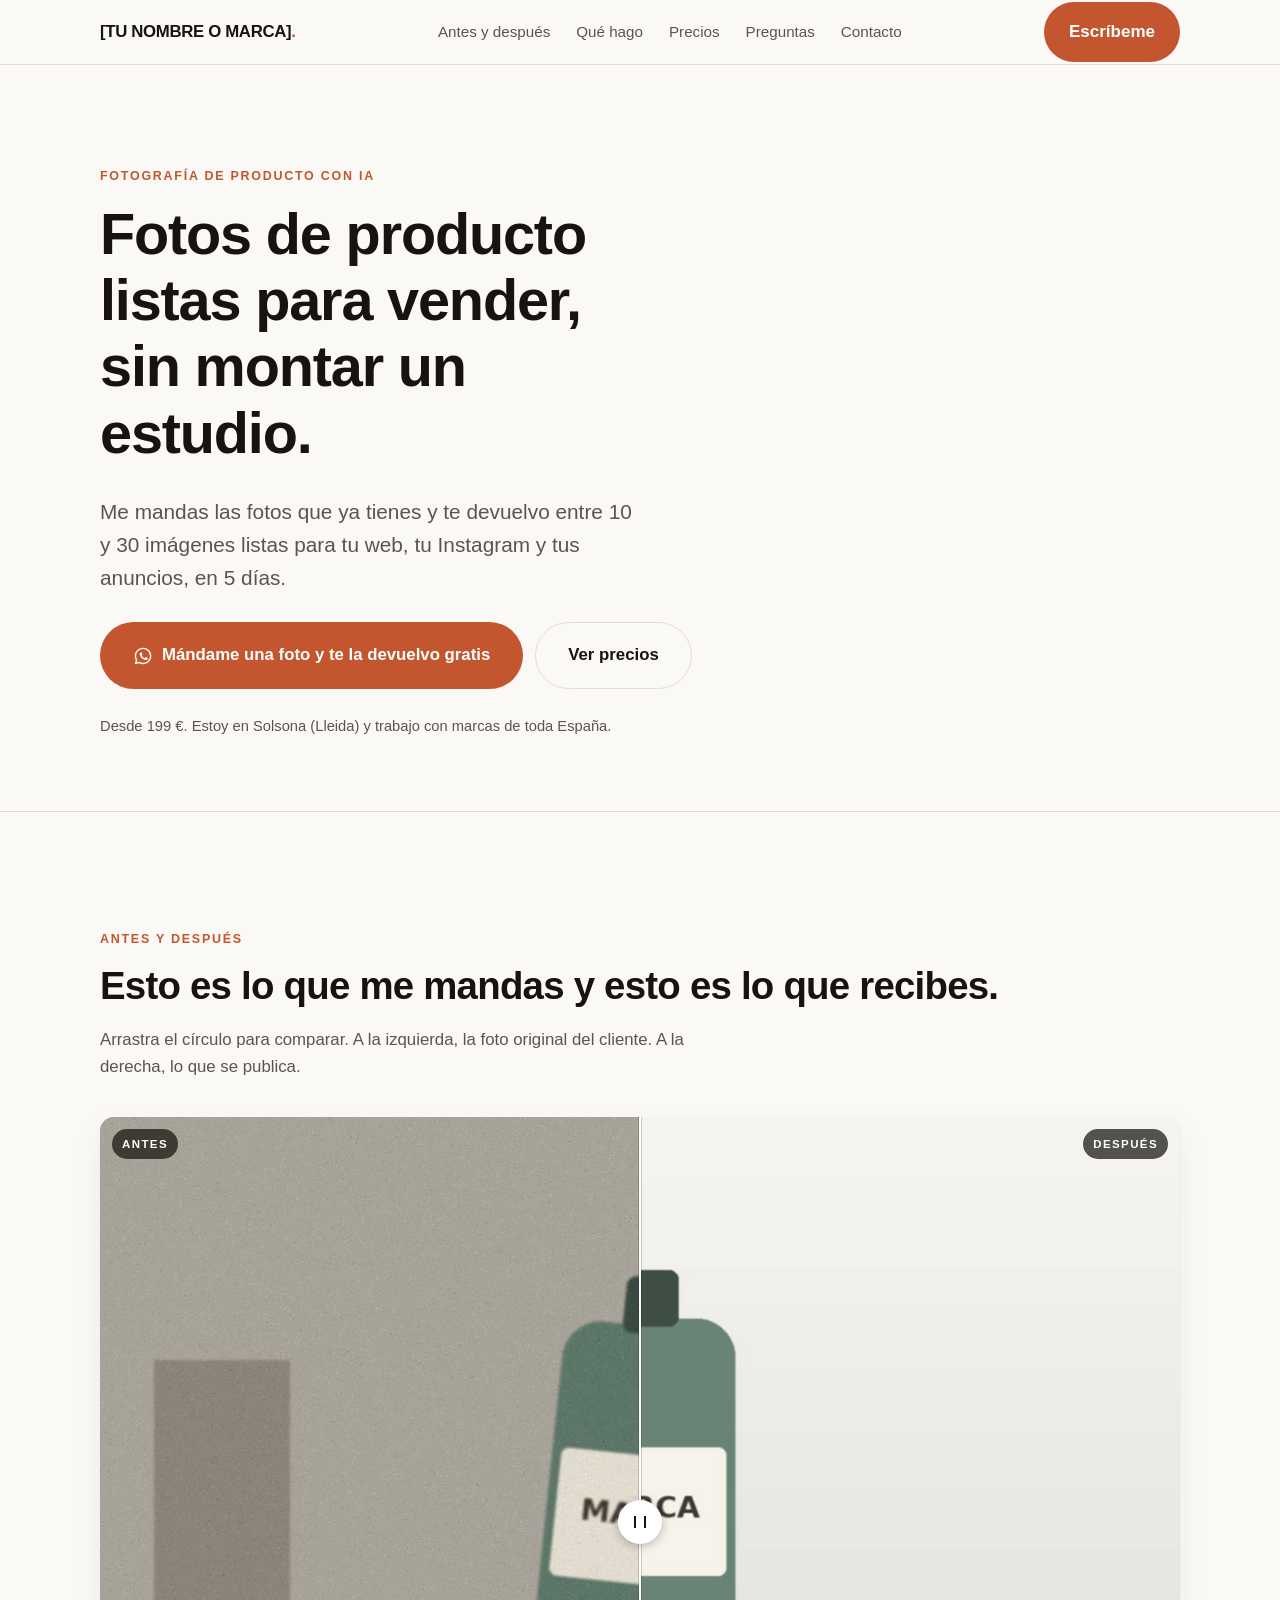
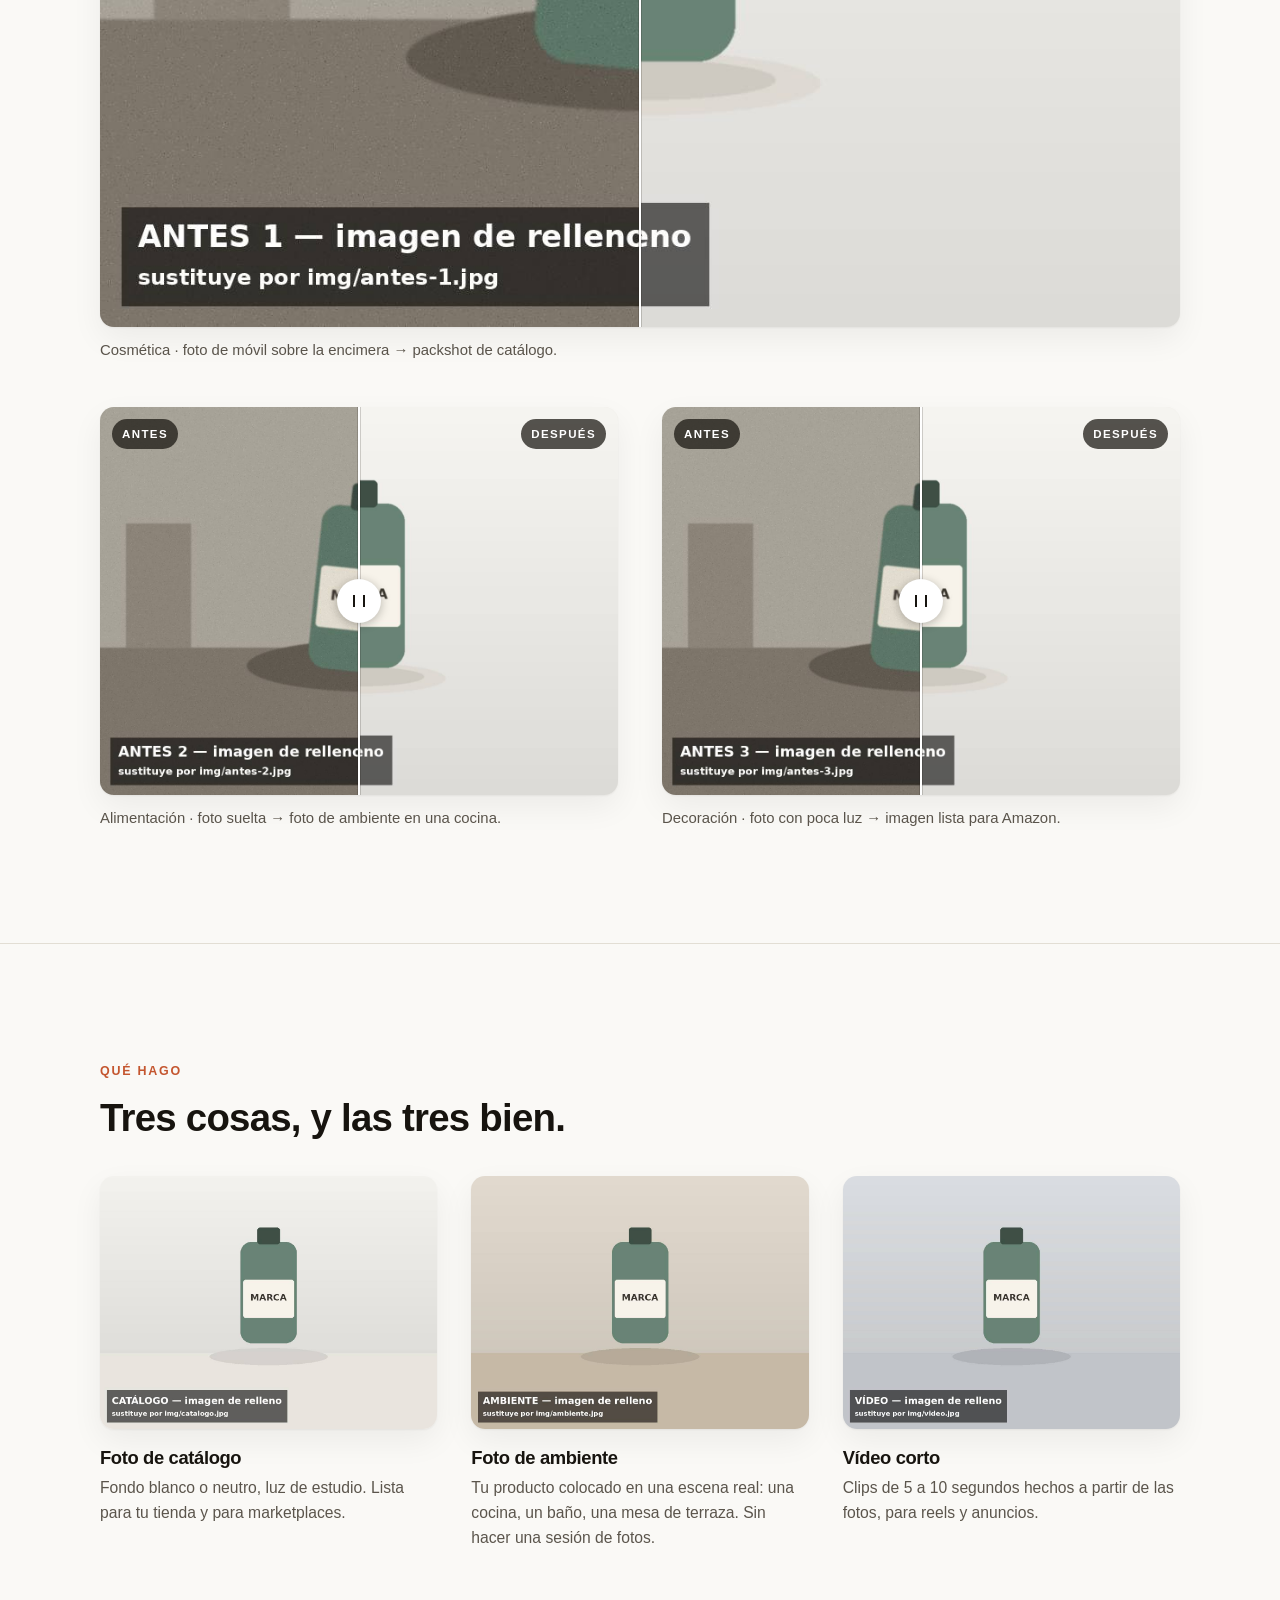
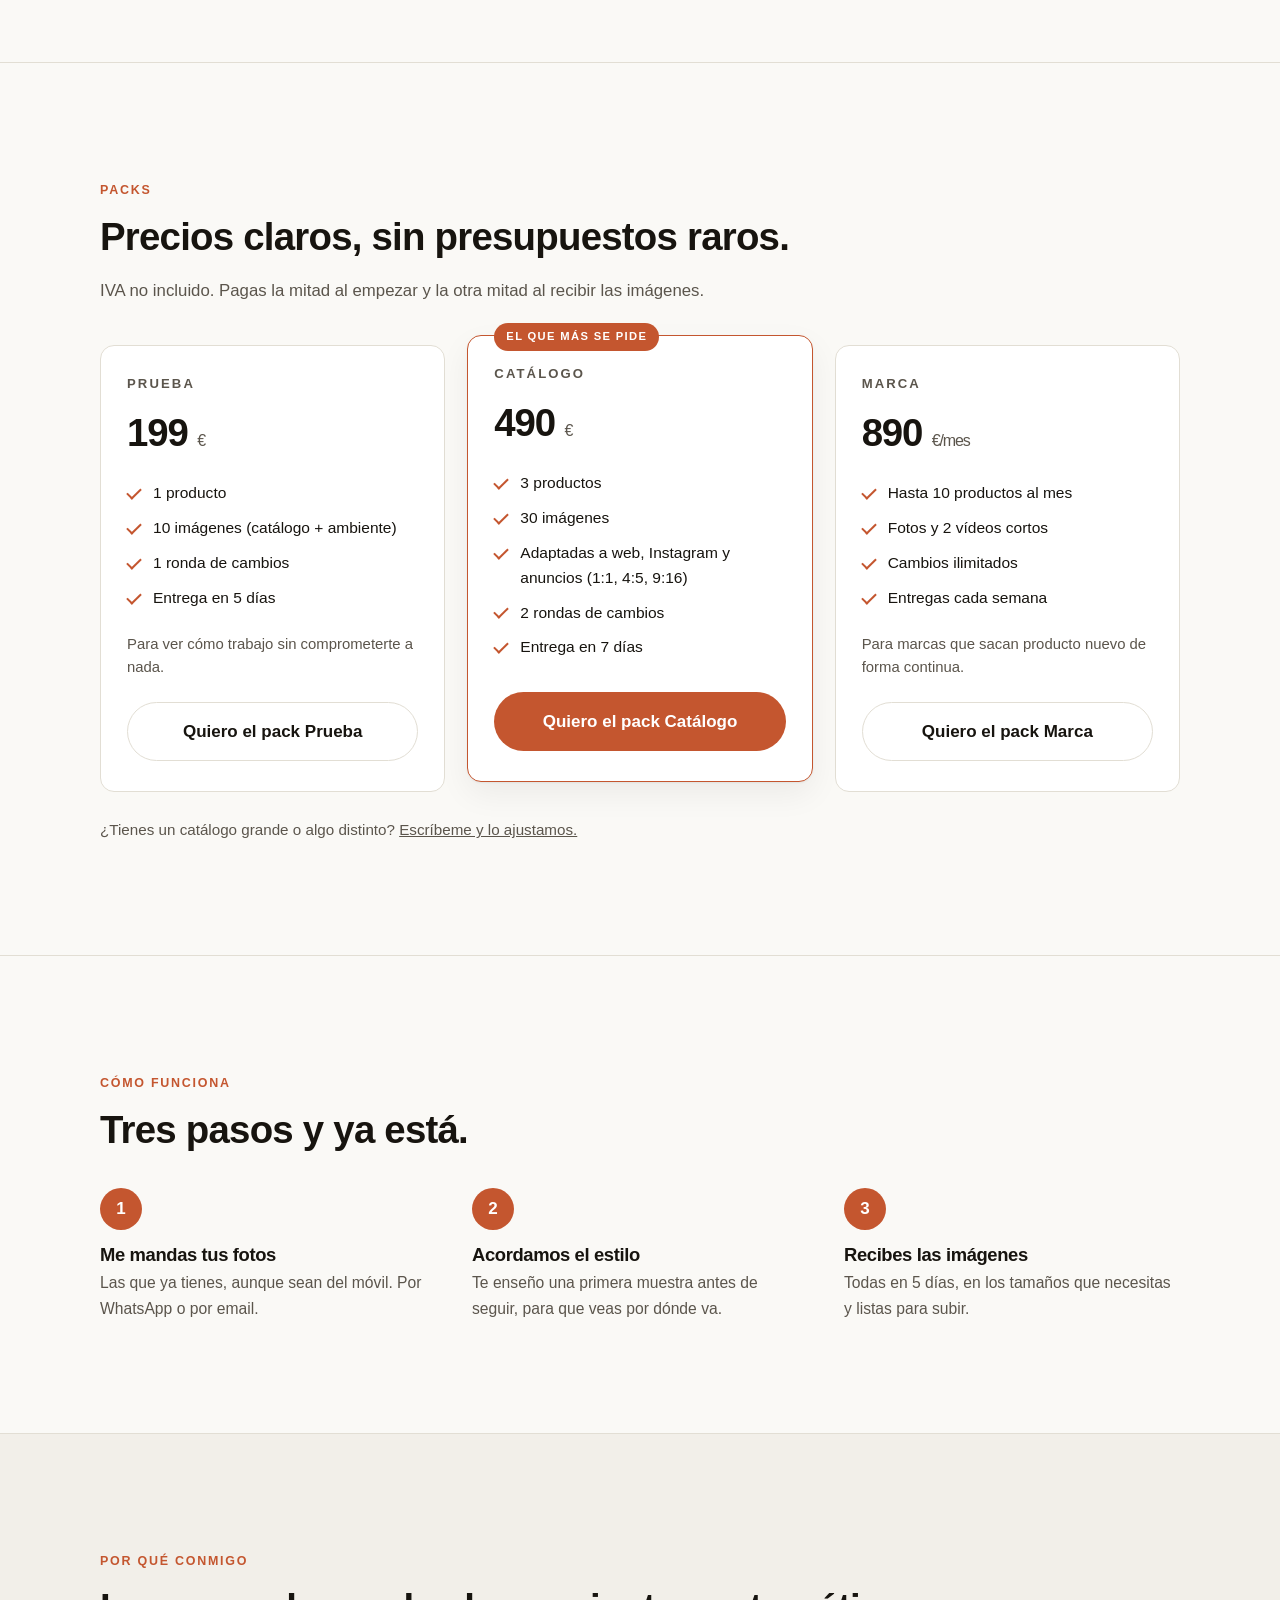
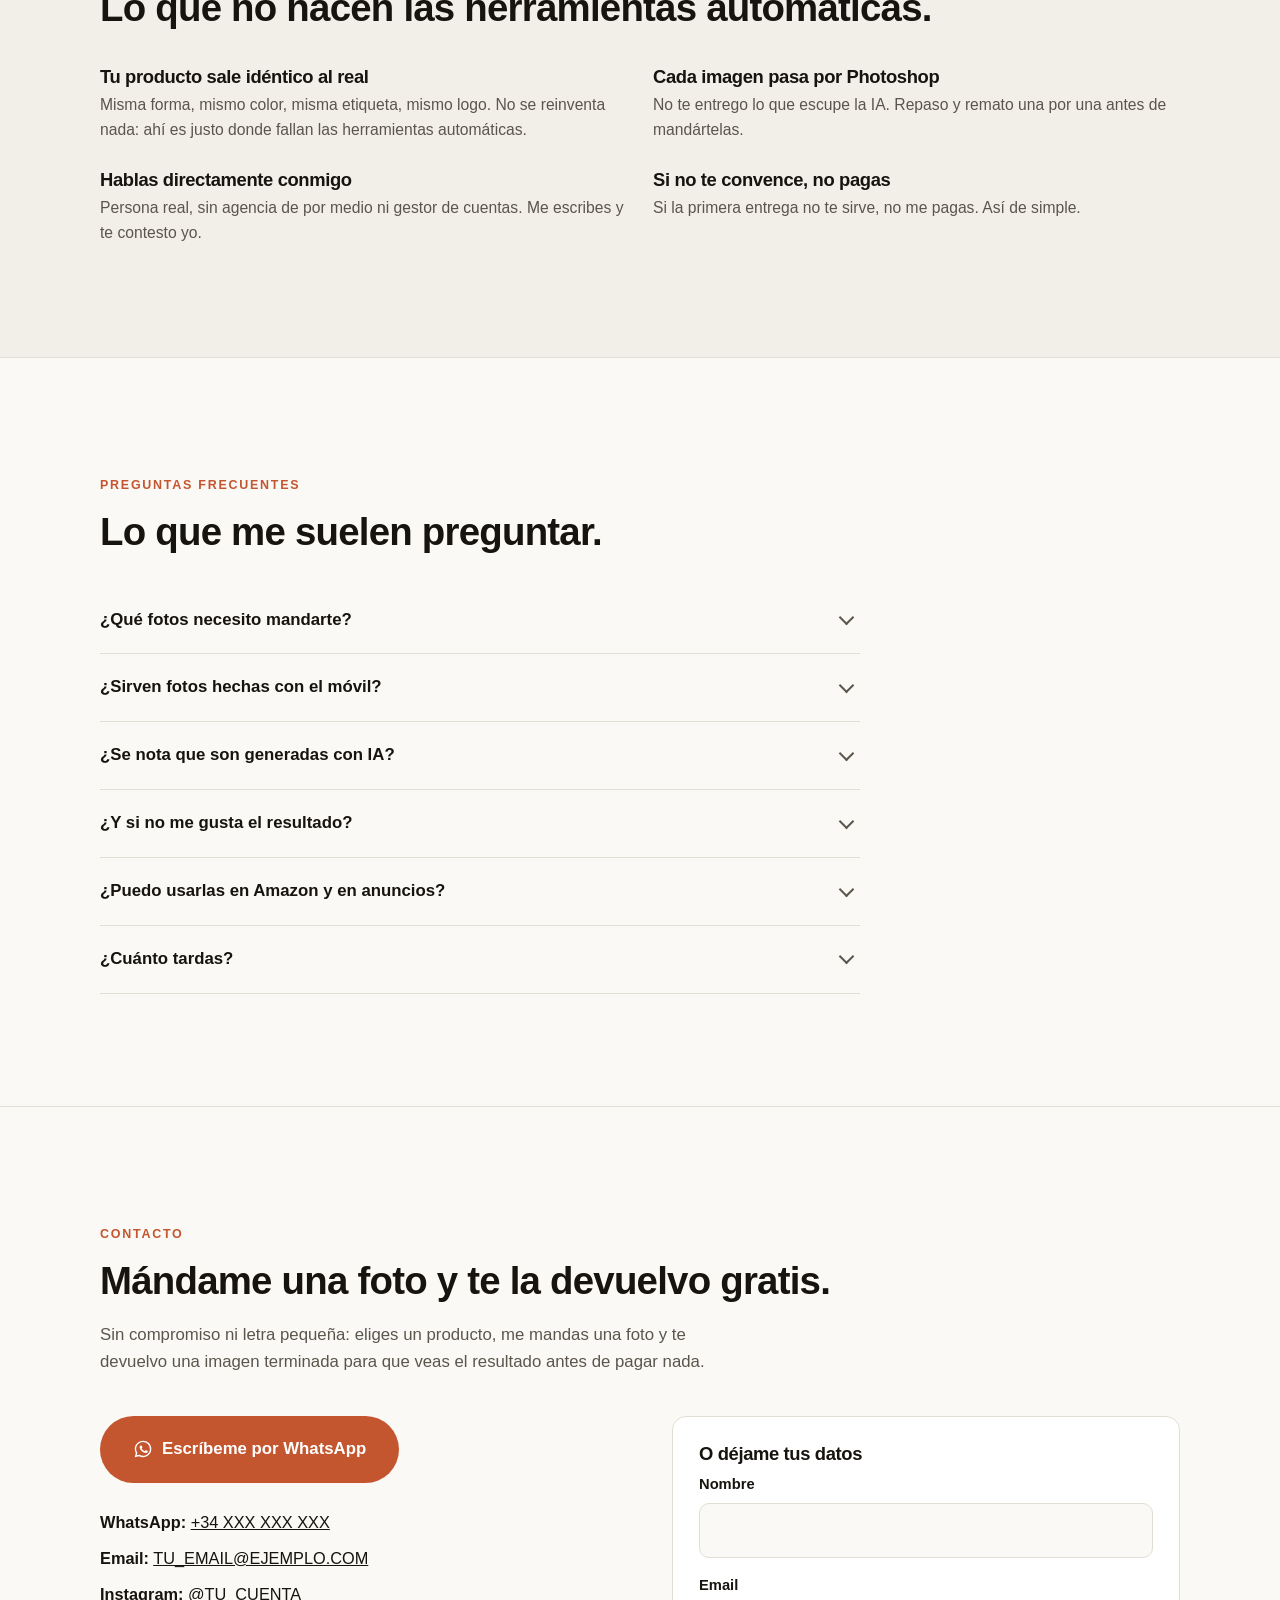
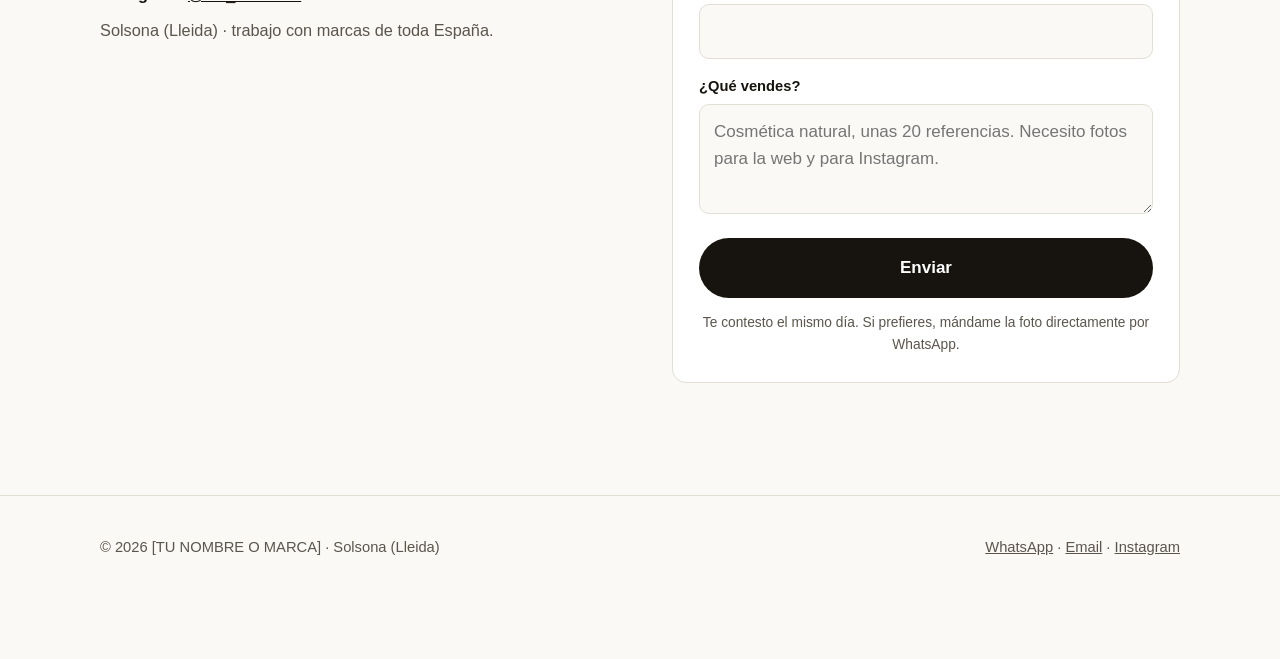
==== index.html @ a89948d6 "Añadir la web del servicio: index.html autocontenido para GitHub Pages Página única en español para " ====
<!doctype html>
<html lang="es">
<head>
<meta charset="utf-8">
<meta name="viewport" content="width=device-width, initial-scale=1">

<!-- ============================================================
     CAMBIAR AQUÍ (lo mínimo para tener la web en marcha):
       1. [TU NOMBRE O MARCA]  -> tu nombre o el de tu marca
       2. 34XXXXXXXXX          -> tu WhatsApp con prefijo y sin espacios (ej. 34612345678)
       3. +34 XXX XXX XXX      -> el mismo número, tal como quieres que se lea
       4. TU_EMAIL@EJEMPLO.COM -> tu email
       5. TU_CUENTA            -> tu usuario de Instagram (o borra el enlace, está marcado)
       6. TU_ID_FORMSPREE      -> el id del formulario de Formspree
       7. https://TU-USUARIO.github.io/TU-REPO/ -> la URL real de la web (canonical y Open Graph)
     Búscalo y reemplázalo con "buscar y reemplazar" del editor: aparece varias veces.
     ============================================================ -->

<title>Fotos de producto con IA para ecommerce | [TU NOMBRE O MARCA]</title>
<meta name="description" content="Fotografía de producto para ecommerce sin montar un estudio. Me mandas las fotos que ya tienes y te devuelvo de 10 a 30 imágenes de catálogo y de ambiente, generadas con IA y rematadas en Photoshop. Desde 199 €.">
<meta name="author" content="[TU NOMBRE O MARCA]">
<meta name="theme-color" content="#faf9f6">
<link rel="canonical" href="https://TU-USUARIO.github.io/TU-REPO/">

<!-- Open Graph: así se ve la tarjeta al pasar el enlace por WhatsApp -->
<meta property="og:type" content="website">
<meta property="og:locale" content="es_ES">
<meta property="og:site_name" content="[TU NOMBRE O MARCA]">
<meta property="og:title" content="Fotos de producto listas para vender, sin montar un estudio">
<meta property="og:description" content="Me mandas las fotos que ya tienes y te devuelvo de 10 a 30 imágenes para tu web, tu Instagram y tus anuncios. En 5 días. Desde 199 €.">
<meta property="og:url" content="https://TU-USUARIO.github.io/TU-REPO/">
<!-- CAMBIAR: img/og.jpg (1200x630). La URL tiene que ser absoluta o WhatsApp no la lee. -->
<meta property="og:image" content="https://TU-USUARIO.github.io/TU-REPO/img/og.jpg">
<meta property="og:image:width" content="1200">
<meta property="og:image:height" content="630">
<meta property="og:image:alt" content="Fotos de producto listas para vender">
<meta name="twitter:card" content="summary_large_image">

<!-- Icono: es un SVG en línea, no pide ningún archivo extra. CAMBIAR la letra si quieres. -->
<link rel="icon" href="data:image/svg+xml,<svg xmlns='http://www.w3.org/2000/svg' viewBox='0 0 64 64'><rect width='64' height='64' rx='14' fill='%23c4562f'/><text x='32' y='45' font-size='36' font-family='sans-serif' fill='%23fff' text-anchor='middle'>F</text></svg>">

<style>
/* ============================================================
   DISEÑO. Todo el color y el ritmo salen de estas variables:
   cambia --acento y cambia la web entera.
   ============================================================ */
:root{
  --fondo:#faf9f6;
  --fondo-2:#f2efe9;
  --tinta:#17140f;
  --tinta-suave:#5b554c;
  --linea:#e2ded4;
  --acento:#c4562f;          /* CAMBIAR: color de acento (botones, detalles) */
  --acento-oscuro:#a9461f;
  --blanco:#fff;
  --radio:14px;
  --ancho:1120px;
  --sombra:0 1px 2px rgba(23,20,15,.05), 0 12px 32px rgba(23,20,15,.06);
  --fuente:-apple-system, BlinkMacSystemFont, "Segoe UI", Roboto, "Helvetica Neue", Arial, "Noto Sans", sans-serif;
}
*,*::before,*::after{box-sizing:border-box}
html{scroll-behavior:smooth;scroll-padding-top:84px;-webkit-text-size-adjust:100%}
body{
  margin:0;background:var(--fondo);color:var(--tinta);font-family:var(--fuente);
  font-size:17px;line-height:1.6;-webkit-font-smoothing:antialiased;
}
img{max-width:100%;height:auto;display:block}
a{color:inherit}
h1,h2,h3{line-height:1.15;letter-spacing:-.02em;margin:0 0 .5em;font-weight:700}
h1{font-size:clamp(2.1rem,6vw,3.6rem)}
h2{font-size:clamp(1.6rem,4vw,2.4rem)}
h3{font-size:1.15rem}
p{margin:0 0 1em}
:focus-visible{outline:3px solid var(--acento);outline-offset:3px;border-radius:6px}

.contenedor{width:100%;max-width:var(--ancho);margin:0 auto;padding:0 20px}
section{padding:clamp(56px,9vw,112px) 0;border-top:1px solid var(--linea)}
section:first-of-type{border-top:0}
.centro{text-align:center}
.intro{max-width:620px;color:var(--tinta-suave);font-size:1.05rem}
.centro .intro{margin-left:auto;margin-right:auto}
.etiqueta{
  display:inline-block;font-size:.78rem;font-weight:700;letter-spacing:.14em;
  text-transform:uppercase;color:var(--acento);margin:0 0 14px
}
.salta{position:absolute;left:-9999px}
.salta:focus{left:12px;top:12px;z-index:100;background:var(--tinta);color:#fff;padding:10px 16px;border-radius:8px}

/* ---- Botones ---- */
.btn{
  display:inline-flex;align-items:center;justify-content:center;gap:9px;
  padding:15px 24px;border-radius:999px;border:1.5px solid transparent;
  font:inherit;font-weight:600;text-decoration:none;cursor:pointer;
  transition:transform .12s ease, background-color .15s ease, border-color .15s ease;
}
.btn:hover{transform:translateY(-1px)}
.btn-1{background:var(--acento);color:#fff}
.btn-1:hover{background:var(--acento-oscuro)}
.btn-2{background:transparent;color:var(--tinta);border-color:var(--linea)}
.btn-2:hover{border-color:var(--tinta)}
.btn-3{background:var(--tinta);color:#fff}
.btn-grande{padding:19px 32px;font-size:1.05rem}
.btn svg{width:20px;height:20px;flex:none;fill:currentColor}

/* ---- Cabecera ---- */
header{
  position:sticky;top:0;z-index:40;background:rgba(250,249,246,.9);
  backdrop-filter:saturate(180%) blur(12px);border-bottom:1px solid var(--linea)
}
.barra{display:flex;align-items:center;justify-content:space-between;gap:18px;height:64px}
.marca{font-weight:700;letter-spacing:-.02em;text-decoration:none;font-size:1.05rem}
.marca span{color:var(--acento)}
nav ul{display:flex;gap:26px;list-style:none;margin:0;padding:0}
nav a{text-decoration:none;color:var(--tinta-suave);font-size:.95rem}
nav a:hover{color:var(--tinta)}
.nav-links,.header-cta{display:none}
@media(min-width:900px){.nav-links{display:block}.header-cta{display:inline-flex}}

/* ---- Hero ---- */
.hero{padding:clamp(48px,8vw,96px) 0 clamp(40px,6vw,72px)}
.hero h1{max-width:16ch}
.hero .sub{font-size:clamp(1.05rem,2.3vw,1.3rem);color:var(--tinta-suave);max-width:46ch;margin-bottom:28px}
.hero-botones{display:flex;flex-wrap:wrap;gap:12px}
.hero-pie{margin:26px 0 0;font-size:.92rem;color:var(--tinta-suave)}

/* ---- Antes / después ---- */
.comparadores{display:grid;gap:clamp(28px,4vw,44px)}
.pieza figcaption{margin-top:12px;font-size:.93rem;color:var(--tinta-suave)}
@media(min-width:860px){
  .pareja{display:grid;grid-template-columns:1fr 1fr;gap:clamp(28px,4vw,44px)}
}
.ba{
  --pos:50;position:relative;overflow:hidden;border-radius:var(--radio);
  background:var(--fondo-2);box-shadow:var(--sombra);
  touch-action:pan-y;user-select:none;-webkit-user-select:none;cursor:ew-resize;
}
.ba img{width:100%;display:block;pointer-events:none;-webkit-user-drag:none}
.ba .antes{position:absolute;inset:0;width:100%;height:100%;object-fit:cover;clip-path:inset(0 calc(100% - var(--pos)*1%) 0 0)}
.ba-tag{
  position:absolute;top:12px;z-index:2;background:rgba(23,20,15,.72);color:#fff;
  font-size:.72rem;font-weight:700;letter-spacing:.12em;text-transform:uppercase;
  padding:6px 10px;border-radius:999px;pointer-events:none
}
.ba-tag.izq{left:12px}
.ba-tag.der{right:12px}
.ba-mango{
  position:absolute;top:0;bottom:0;left:calc(var(--pos)*1%);width:44px;transform:translateX(-50%);
  background:none;border:0;padding:0;cursor:ew-resize;z-index:3;touch-action:pan-y
}
.ba-mango::before{content:"";position:absolute;left:50%;top:0;bottom:0;width:2px;margin-left:-1px;background:#fff;box-shadow:0 0 0 1px rgba(23,20,15,.18)}
.ba-mango::after{
  content:"";position:absolute;left:50%;top:50%;width:44px;height:44px;margin:-22px 0 0 -22px;
  border-radius:50%;background:#fff;box-shadow:0 2px 10px rgba(23,20,15,.28);
  background-image:
    linear-gradient(currentColor,currentColor),
    linear-gradient(currentColor,currentColor);
  background-size:2px 12px,2px 12px;background-position:calc(50% - 5px) 50%,calc(50% + 5px) 50%;
  background-repeat:no-repeat;color:var(--tinta)
}

/* ---- Tarjetas (qué hago) ---- */
.rejilla-3{display:grid;gap:clamp(22px,3vw,34px)}
@media(min-width:820px){.rejilla-3{grid-template-columns:repeat(3,1fr)}}
.servicio img{border-radius:var(--radio);box-shadow:var(--sombra);margin-bottom:18px}
.servicio h3{margin-bottom:.35em}
.servicio p{color:var(--tinta-suave);margin:0;font-size:.98rem}

/* ---- Packs ---- */
.packs{display:grid;gap:22px;align-items:start}
@media(min-width:900px){.packs{grid-template-columns:repeat(3,1fr)}}
.pack{
  background:var(--blanco);border:1px solid var(--linea);border-radius:var(--radio);
  padding:30px 26px;display:flex;flex-direction:column;height:100%
}
.pack.destacado{border-color:var(--acento);box-shadow:var(--sombra);position:relative}
@media(min-width:900px){.pack.destacado{transform:translateY(-10px)}}
.pack .cinta{
  position:absolute;top:-13px;left:26px;background:var(--acento);color:#fff;
  font-size:.7rem;font-weight:700;letter-spacing:.12em;text-transform:uppercase;
  padding:5px 12px;border-radius:999px
}
.pack h3{font-size:.82rem;letter-spacing:.16em;text-transform:uppercase;color:var(--tinta-suave)}
.precio{font-size:2.4rem;font-weight:700;letter-spacing:-.03em;margin:4px 0 18px}
.precio small{font-size:1rem;font-weight:500;color:var(--tinta-suave)}
.pack ul{list-style:none;margin:0 0 22px;padding:0;display:grid;gap:10px}
.pack li{position:relative;padding-left:26px;font-size:.97rem}
.pack li::before{
  content:"";position:absolute;left:0;top:.45em;width:14px;height:8px;
  border-left:2px solid var(--acento);border-bottom:2px solid var(--acento);
  transform:rotate(-45deg)
}
.pack .nota{font-size:.93rem;color:var(--tinta-suave);margin:0 0 22px}
.pack .btn{margin-top:auto;width:100%}
.packs-pie{margin:26px 0 0;font-size:.95rem;color:var(--tinta-suave)}

/* ---- Pasos ---- */
.pasos{counter-reset:paso;display:grid;gap:clamp(24px,3vw,36px);list-style:none;margin:0;padding:0}
@media(min-width:820px){.pasos{grid-template-columns:repeat(3,1fr)}}
.pasos li{counter-increment:paso}
.pasos li::before{
  content:counter(paso);display:flex;align-items:center;justify-content:center;
  width:42px;height:42px;border-radius:50%;background:var(--acento);color:#fff;
  font-weight:700;margin-bottom:14px
}
.pasos h3{margin-bottom:.3em}
.pasos p{color:var(--tinta-suave);margin:0;font-size:.98rem}

/* ---- Por qué conmigo ---- */
.porque{background:var(--fondo-2)}
.razones{display:grid;gap:26px;list-style:none;margin:0;padding:0}
@media(min-width:760px){.razones{grid-template-columns:1fr 1fr}}
.razones h3{margin-bottom:.3em}
.razones p{color:var(--tinta-suave);margin:0;font-size:.98rem}

/* ---- FAQ ---- */
.faq{max-width:760px}
.faq details{border-bottom:1px solid var(--linea)}
.faq summary{
  cursor:pointer;list-style:none;padding:20px 40px 20px 0;position:relative;
  font-weight:600;font-size:1.05rem
}
.faq summary::-webkit-details-marker{display:none}
.faq summary::after{
  content:"";position:absolute;right:8px;top:50%;width:11px;height:11px;margin-top:-8px;
  border-right:2px solid var(--tinta-suave);border-bottom:2px solid var(--tinta-suave);
  transform:rotate(45deg);transition:transform .2s ease
}
.faq details[open] summary::after{transform:rotate(-135deg);margin-top:-3px}
.faq p{color:var(--tinta-suave);margin:0 0 20px;max-width:65ch}

/* ---- Contacto ---- */
.contacto-cols{display:grid;gap:clamp(32px,5vw,64px)}
@media(min-width:880px){.contacto-cols{grid-template-columns:1fr 1fr;align-items:start}}
.dato{margin:0 0 10px;font-size:1.02rem}
.dato a{color:var(--tinta)}
form{background:var(--blanco);border:1px solid var(--linea);border-radius:var(--radio);padding:26px}
label{display:block;font-weight:600;font-size:.92rem;margin:0 0 6px}
input,textarea{
  width:100%;font:inherit;color:inherit;background:var(--fondo);
  border:1px solid var(--linea);border-radius:10px;padding:13px 14px;margin-bottom:16px
}
textarea{min-height:110px;resize:vertical}
input:focus,textarea:focus{border-color:var(--acento);outline:none}
form .btn{width:100%}
.form-nota{font-size:.86rem;color:var(--tinta-suave);margin:14px 0 0;text-align:center}

/* ---- Pie ---- */
footer{border-top:1px solid var(--linea);padding:40px 0 100px;font-size:.92rem;color:var(--tinta-suave)}
footer a{color:var(--tinta-suave)}
.pie{display:flex;flex-wrap:wrap;gap:10px 24px;justify-content:space-between}

/* ---- Botón flotante de WhatsApp (sólo móvil) ---- */
.flotante{
  position:fixed;right:16px;bottom:16px;z-index:50;width:58px;height:58px;border-radius:50%;
  background:#25d366;color:#fff;display:flex;align-items:center;justify-content:center;
  box-shadow:0 6px 20px rgba(23,20,15,.28);text-decoration:none
}
.flotante svg{width:30px;height:30px;fill:currentColor}
@media(min-width:900px){.flotante{display:none}}

@media(prefers-reduced-motion:reduce){
  html{scroll-behavior:auto}
  *{transition:none!important;animation:none!important}
}
</style>
</head>

<body>
<a class="salta" href="#contenido">Saltar al contenido</a>

<header>
  <div class="contenedor barra">
    <!-- CAMBIAR: nombre o marca -->
    <a class="marca" href="#inicio">[TU NOMBRE O MARCA]<span>.</span></a>
    <nav class="nav-links" aria-label="Principal">
      <ul>
        <li><a href="#antes-despues">Antes y después</a></li>
        <li><a href="#que-hago">Qué hago</a></li>
        <li><a href="#packs">Precios</a></li>
        <li><a href="#faq">Preguntas</a></li>
        <li><a href="#contacto">Contacto</a></li>
      </ul>
    </nav>
    <!-- CAMBIAR: número de WhatsApp (aquí y en todos los enlaces wa.me de la página) -->
    <a class="btn btn-1 header-cta" href="https://wa.me/34XXXXXXXXX?text=Hola%2C%20quiero%20la%20muestra%20gratis%20de%20una%20foto%20de%20producto.">Escríbeme</a>
  </div>
</header>

<main id="contenido">

<!-- ============ 1. HERO ============ -->
<section id="inicio" class="hero">
  <div class="contenedor">
    <p class="etiqueta">Fotografía de producto con IA</p>
    <h1>Fotos de producto listas para vender, sin montar un estudio.</h1>
    <p class="sub">Me mandas las fotos que ya tienes y te devuelvo entre 10 y 30 imágenes listas para tu web, tu Instagram y tus anuncios, en 5 días.</p>
    <div class="hero-botones">
      <a class="btn btn-1 btn-grande" href="https://wa.me/34XXXXXXXXX?text=Hola%2C%20te%20mando%20una%20foto%20de%20mi%20producto%20para%20la%20muestra%20gratis.">
        <svg viewBox="0 0 24 24" aria-hidden="true"><path d="M12.04 2C6.58 2 2.13 6.45 2.13 11.91c0 1.75.46 3.46 1.32 4.97L2 22l5.25-1.38a9.9 9.9 0 0 0 4.79 1.22h.01c5.46 0 9.91-4.45 9.91-9.91 0-2.65-1.03-5.14-2.9-7.01A9.85 9.85 0 0 0 12.04 2m0 1.67c2.2 0 4.27.86 5.83 2.42a8.2 8.2 0 0 1 2.41 5.82c0 4.54-3.7 8.24-8.25 8.24-1.48 0-2.93-.4-4.19-1.15l-.3-.18-3.12.82.83-3.04-.2-.31a8.2 8.2 0 0 1-1.26-4.38c0-4.54 3.7-8.24 8.25-8.24m-2.6 3.98c-.16 0-.42.06-.64.3-.22.24-.85.83-.85 2.02s.87 2.34.99 2.5c.12.16 1.7 2.6 4.12 3.64.58.25 1.03.4 1.38.51.58.19 1.11.16 1.53.1.47-.07 1.43-.59 1.63-1.15.2-.56.2-1.04.14-1.15-.06-.1-.22-.16-.46-.28-.24-.12-1.43-.71-1.66-.79-.22-.08-.38-.12-.54.12-.16.24-.62.79-.76.95-.14.16-.28.18-.52.06-.24-.12-1.01-.37-1.93-1.19-.71-.64-1.2-1.42-1.34-1.66-.14-.24-.01-.37.11-.49.11-.11.24-.28.36-.42.12-.14.16-.24.24-.4.08-.16.04-.3-.02-.42-.06-.12-.54-1.31-.74-1.79-.19-.46-.39-.4-.54-.41h-.46Z"/></svg>
        Mándame una foto y te la devuelvo gratis
      </a>
      <a class="btn btn-2 btn-grande" href="#packs">Ver precios</a>
    </div>
    <p class="hero-pie">Desde 199 €. Estoy en Solsona (Lleida) y trabajo con marcas de toda España.</p>
  </div>
</section>

<!-- ============ 2. ANTES / DESPUÉS ============
     CAMBIAR: sustituye los archivos de la carpeta img/ por los tuyos
     (mismo nombre y mismo tamaño en las dos fotos de cada pareja).
     Cambia también el alt y el pie de cada imagen.
     ================================================ -->
<section id="antes-despues">
  <div class="contenedor">
    <p class="etiqueta">Antes y después</p>
    <h2>Esto es lo que me mandas y esto es lo que recibes.</h2>
    <p class="intro">Arrastra el círculo para comparar. A la izquierda, la foto original del cliente. A la derecha, lo que se publica.</p>

    <div class="comparadores" style="margin-top:36px">

      <figure class="pieza" style="margin:0">
        <div class="ba" data-ba>
          <span class="ba-tag izq">Antes</span>
          <span class="ba-tag der">Después</span>
          <img src="img/despues-1.jpg" width="1200" height="900" alt="Bote de cosmética sobre fondo neutro con luz de estudio, listo para la ficha de producto">
          <img class="antes" src="img/antes-1.jpg" width="1200" height="900" alt="El mismo bote fotografiado con el móvil sobre una encimera, con sombra dura y fondo con trastos">
          <button class="ba-mango" type="button" role="slider" aria-label="Comparar antes y después: cosmética" aria-valuemin="0" aria-valuemax="100" aria-valuenow="50" aria-valuetext="50% de la foto original"></button>
        </div>
        <figcaption>Cosmética · foto de móvil sobre la encimera → packshot de catálogo.</figcaption>
      </figure>

      <div class="pareja">
        <figure class="pieza" style="margin:0">
          <div class="ba" data-ba>
            <span class="ba-tag izq">Antes</span>
            <span class="ba-tag der">Después</span>
            <img src="img/despues-2.jpg" width="1200" height="900" loading="lazy" alt="Producto de alimentación colocado en una escena de cocina con luz natural">
            <img class="antes" src="img/antes-2.jpg" width="1200" height="900" loading="lazy" alt="El mismo producto de alimentación fotografiado de cualquier manera con el móvil">
            <button class="ba-mango" type="button" role="slider" aria-label="Comparar antes y después: alimentación" aria-valuemin="0" aria-valuemax="100" aria-valuenow="50" aria-valuetext="50% de la foto original"></button>
          </div>
          <figcaption>Alimentación · foto suelta → foto de ambiente en una cocina.</figcaption>
        </figure>

        <figure class="pieza" style="margin:0">
          <div class="ba" data-ba>
            <span class="ba-tag izq">Antes</span>
            <span class="ba-tag der">Después</span>
            <img src="img/despues-3.jpg" width="1200" height="900" loading="lazy" alt="Pieza de decoración sobre fondo limpio con sombra suave, lista para marketplace">
            <img class="antes" src="img/antes-3.jpg" width="1200" height="900" loading="lazy" alt="La misma pieza de decoración fotografiada en casa con poca luz">
            <button class="ba-mango" type="button" role="slider" aria-label="Comparar antes y después: decoración" aria-valuemin="0" aria-valuemax="100" aria-valuenow="50" aria-valuetext="50% de la foto original"></button>
          </div>
          <figcaption>Decoración · foto con poca luz → imagen lista para Amazon.</figcaption>
        </figure>
      </div>

    </div>
  </div>
</section>

<!-- ============ 3. QUÉ HAGO ============ -->
<section id="que-hago">
  <div class="contenedor">
    <p class="etiqueta">Qué hago</p>
    <h2>Tres cosas, y las tres bien.</h2>

    <div class="rejilla-3" style="margin-top:36px">
      <article class="servicio">
        <img src="img/catalogo.jpg" width="1200" height="900" loading="lazy" alt="Ejemplo de foto de catálogo: producto sobre fondo blanco con luz de estudio">
        <h3>Foto de catálogo</h3>
        <p>Fondo blanco o neutro, luz de estudio. Lista para tu tienda y para marketplaces.</p>
      </article>
      <article class="servicio">
        <img src="img/ambiente.jpg" width="1200" height="900" loading="lazy" alt="Ejemplo de foto de ambiente: producto colocado en una escena de casa">
        <h3>Foto de ambiente</h3>
        <p>Tu producto colocado en una escena real: una cocina, un baño, una mesa de terraza. Sin hacer una sesión de fotos.</p>
      </article>
      <article class="servicio">
        <img src="img/video.jpg" width="1200" height="900" loading="lazy" alt="Ejemplo de fotograma de un vídeo corto de producto para redes">
        <h3>Vídeo corto</h3>
        <p>Clips de 5 a 10 segundos hechos a partir de las fotos, para reels y anuncios.</p>
      </article>
    </div>
  </div>
</section>

<!-- ============ 4. PACKS ============
     CAMBIAR: precios, lo que incluye cada pack y los plazos.
     ================================= -->
<section id="packs">
  <div class="contenedor">
    <p class="etiqueta">Packs</p>
    <h2>Precios claros, sin presupuestos raros.</h2>
    <p class="intro">IVA no incluido. Pagas la mitad al empezar y la otra mitad al recibir las imágenes.</p>

    <div class="packs" style="margin-top:40px">

      <article class="pack">
        <h3>Prueba</h3>
        <p class="precio">199 <small>€</small></p>
        <ul>
          <li>1 producto</li>
          <li>10 imágenes (catálogo + ambiente)</li>
          <li>1 ronda de cambios</li>
          <li>Entrega en 5 días</li>
        </ul>
        <p class="nota">Para ver cómo trabajo sin comprometerte a nada.</p>
        <a class="btn btn-2" href="https://wa.me/34XXXXXXXXX?text=Hola%2C%20me%20interesa%20el%20pack%20PRUEBA%20de%20199%20%E2%82%AC.">Quiero el pack Prueba</a>
      </article>

      <article class="pack destacado">
        <span class="cinta">El que más se pide</span>
        <h3>Catálogo</h3>
        <p class="precio">490 <small>€</small></p>
        <ul>
          <li>3 productos</li>
          <li>30 imágenes</li>
          <li>Adaptadas a web, Instagram y anuncios (1:1, 4:5, 9:16)</li>
          <li>2 rondas de cambios</li>
          <li>Entrega en 7 días</li>
        </ul>
        <a class="btn btn-1" href="https://wa.me/34XXXXXXXXX?text=Hola%2C%20me%20interesa%20el%20pack%20CAT%C3%81LOGO%20de%20490%20%E2%82%AC.">Quiero el pack Catálogo</a>
      </article>

      <article class="pack">
        <h3>Marca</h3>
        <p class="precio">890 <small>€/mes</small></p>
        <ul>
          <li>Hasta 10 productos al mes</li>
          <li>Fotos y 2 vídeos cortos</li>
          <li>Cambios ilimitados</li>
          <li>Entregas cada semana</li>
        </ul>
        <p class="nota">Para marcas que sacan producto nuevo de forma continua.</p>
        <a class="btn btn-2" href="https://wa.me/34XXXXXXXXX?text=Hola%2C%20me%20interesa%20el%20pack%20MARCA%20de%20890%20%E2%82%AC%2Fmes.">Quiero el pack Marca</a>
      </article>

    </div>
    <p class="packs-pie">¿Tienes un catálogo grande o algo distinto? <a href="#contacto">Escríbeme y lo ajustamos.</a></p>
  </div>
</section>

<!-- ============ 5. CÓMO FUNCIONA ============ -->
<section id="como-funciona">
  <div class="contenedor">
    <p class="etiqueta">Cómo funciona</p>
    <h2>Tres pasos y ya está.</h2>
    <ol class="pasos" style="margin-top:36px">
      <li>
        <h3>Me mandas tus fotos</h3>
        <p>Las que ya tienes, aunque sean del móvil. Por WhatsApp o por email.</p>
      </li>
      <li>
        <h3>Acordamos el estilo</h3>
        <p>Te enseño una primera muestra antes de seguir, para que veas por dónde va.</p>
      </li>
      <li>
        <h3>Recibes las imágenes</h3>
        <p>Todas en 5 días, en los tamaños que necesitas y listas para subir.</p>
      </li>
    </ol>
  </div>
</section>

<!-- ============ 6. POR QUÉ CONMIGO ============ -->
<section id="por-que" class="porque">
  <div class="contenedor">
    <p class="etiqueta">Por qué conmigo</p>
    <h2>Lo que no hacen las herramientas automáticas.</h2>
    <ul class="razones" style="margin-top:36px">
      <li>
        <h3>Tu producto sale idéntico al real</h3>
        <p>Misma forma, mismo color, misma etiqueta, mismo logo. No se reinventa nada: ahí es justo donde fallan las herramientas automáticas.</p>
      </li>
      <li>
        <h3>Cada imagen pasa por Photoshop</h3>
        <p>No te entrego lo que escupe la IA. Repaso y remato una por una antes de mandártelas.</p>
      </li>
      <li>
        <h3>Hablas directamente conmigo</h3>
        <p>Persona real, sin agencia de por medio ni gestor de cuentas. Me escribes y te contesto yo.</p>
      </li>
      <li>
        <h3>Si no te convence, no pagas</h3>
        <p>Si la primera entrega no te sirve, no me pagas. Así de simple.</p>
      </li>
    </ul>
  </div>
</section>

<!-- ============ 7. PREGUNTAS FRECUENTES ============ -->
<section id="faq">
  <div class="contenedor">
    <p class="etiqueta">Preguntas frecuentes</p>
    <h2>Lo que me suelen preguntar.</h2>

    <!-- El atributo name="faq" hace que sólo quede una abierta en los navegadores que lo soportan -->
    <div class="faq" style="margin-top:32px">
      <details name="faq">
        <summary>¿Qué fotos necesito mandarte?</summary>
        <p>Fotos del producto entero, bien enfocado y con luz suficiente para que se lea la etiqueta. Con tres o cuatro ángulos me sobra. Si tienes el logo o la etiqueta en archivo, mándalo también: el resultado sale más fino.</p>
      </details>
      <details name="faq">
        <summary>¿Sirven fotos hechas con el móvil?</summary>
        <p>Sí, es lo normal. La mayoría de marcas con las que trabajo me manda fotos del móvil hechas encima de una mesa. Sólo necesito que se vea bien el producto; del fondo y de la luz me encargo yo.</p>
      </details>
      <details name="faq">
        <summary>¿Se nota que son generadas con IA?</summary>
        <p>No, porque no entrego lo que sale de la IA sin más. Cada imagen la remato en Photoshop y el producto se mantiene igual que el real. Lo que cambia es el fondo, la luz y la escena, no tu producto.</p>
      </details>
      <details name="faq">
        <summary>¿Y si no me gusta el resultado?</summary>
        <p>Cada pack incluye rondas de cambios, y me dices qué quieres corregir. Si la primera entrega no te convence, no pagas.</p>
      </details>
      <details name="faq">
        <summary>¿Puedo usarlas en Amazon y en anuncios?</summary>
        <p>Sí. Las imágenes son tuyas y las puedes usar donde quieras: tu tienda, marketplaces, redes y publicidad de pago. Te las paso en los tamaños de cada sitio (1:1, 4:5 y 9:16).</p>
      </details>
      <details name="faq">
        <summary>¿Cuánto tardas?</summary>
        <p>Cinco días para el pack Prueba y siete para el de Catálogo, contando desde que me mandas las fotos. Si tienes una fecha de lanzamiento, dímelo y lo cuadramos.</p>
      </details>
    </div>
  </div>
</section>

<!-- ============ 8. CONTACTO ============ -->
<section id="contacto">
  <div class="contenedor">
    <p class="etiqueta">Contacto</p>
    <h2>Mándame una foto y te la devuelvo gratis.</h2>
    <p class="intro">Sin compromiso ni letra pequeña: eliges un producto, me mandas una foto y te devuelvo una imagen terminada para que veas el resultado antes de pagar nada.</p>

    <div class="contacto-cols" style="margin-top:40px">
      <div>
        <a class="btn btn-1 btn-grande" href="https://wa.me/34XXXXXXXXX?text=Hola%2C%20te%20mando%20una%20foto%20de%20mi%20producto%20para%20la%20muestra%20gratis.">
          <svg viewBox="0 0 24 24" aria-hidden="true"><path d="M12.04 2C6.58 2 2.13 6.45 2.13 11.91c0 1.75.46 3.46 1.32 4.97L2 22l5.25-1.38a9.9 9.9 0 0 0 4.79 1.22h.01c5.46 0 9.91-4.45 9.91-9.91 0-2.65-1.03-5.14-2.9-7.01A9.85 9.85 0 0 0 12.04 2m0 1.67c2.2 0 4.27.86 5.83 2.42a8.2 8.2 0 0 1 2.41 5.82c0 4.54-3.7 8.24-8.25 8.24-1.48 0-2.93-.4-4.19-1.15l-.3-.18-3.12.82.83-3.04-.2-.31a8.2 8.2 0 0 1-1.26-4.38c0-4.54 3.7-8.24 8.25-8.24m-2.6 3.98c-.16 0-.42.06-.64.3-.22.24-.85.83-.85 2.02s.87 2.34.99 2.5c.12.16 1.7 2.6 4.12 3.64.58.25 1.03.4 1.38.51.58.19 1.11.16 1.53.1.47-.07 1.43-.59 1.63-1.15.2-.56.2-1.04.14-1.15-.06-.1-.22-.16-.46-.28-.24-.12-1.43-.71-1.66-.79-.22-.08-.38-.12-.54.12-.16.24-.62.79-.76.95-.14.16-.28.18-.52.06-.24-.12-1.01-.37-1.93-1.19-.71-.64-1.2-1.42-1.34-1.66-.14-.24-.01-.37.11-.49.11-.11.24-.28.36-.42.12-.14.16-.24.24-.4.08-.16.04-.3-.02-.42-.06-.12-.54-1.31-.74-1.79-.19-.46-.39-.4-.54-.41h-.46Z"/></svg>
          Escríbeme por WhatsApp
        </a>
        <!-- CAMBIAR: teléfono, email e Instagram -->
        <p class="dato" style="margin-top:26px"><strong>WhatsApp:</strong> <a href="https://wa.me/34XXXXXXXXX">+34 XXX XXX XXX</a></p>
        <p class="dato"><strong>Email:</strong> <a href="mailto:TU_EMAIL@EJEMPLO.COM">TU_EMAIL@EJEMPLO.COM</a></p>
        <!-- CAMBIAR o BORRAR esta línea entera si no tienes Instagram -->
        <p class="dato"><strong>Instagram:</strong> <a href="https://instagram.com/TU_CUENTA" rel="me noopener">@TU_CUENTA</a></p>
        <p class="dato" style="color:var(--tinta-suave)">Solsona (Lleida) · trabajo con marcas de toda España.</p>
      </div>

      <!-- CAMBIAR: pon tu endpoint de Formspree en action="..."
           (lo sacas creando un formulario gratis en formspree.io) -->
      <form action="https://formspree.io/f/TU_ID_FORMSPREE" method="POST">
        <h3 style="margin-top:0">O déjame tus datos</h3>
        <label for="nombre">Nombre</label>
        <input id="nombre" name="nombre" type="text" autocomplete="name" required>

        <label for="email">Email</label>
        <input id="email" name="email" type="email" autocomplete="email" required>

        <label for="producto">¿Qué vendes?</label>
        <textarea id="producto" name="producto" placeholder="Cosmética natural, unas 20 referencias. Necesito fotos para la web y para Instagram." required></textarea>

        <!-- Asunto del email que te llega y trampa anti-spam de Formspree -->
        <input type="hidden" name="_subject" value="Nuevo contacto desde la web">
        <input type="text" name="_gotcha" tabindex="-1" autocomplete="off" aria-hidden="true" style="display:none">

        <button class="btn btn-3" type="submit">Enviar</button>
        <p class="form-nota">Te contesto el mismo día. Si prefieres, mándame la foto directamente por WhatsApp.</p>
      </form>
    </div>
  </div>
</section>

</main>

<footer>
  <div class="contenedor pie">
    <p style="margin:0">© <span id="anio">2026</span> [TU NOMBRE O MARCA] · Solsona (Lleida)</p>
    <p style="margin:0">
      <a href="https://wa.me/34XXXXXXXXX">WhatsApp</a> ·
      <a href="mailto:TU_EMAIL@EJEMPLO.COM">Email</a> ·
      <!-- CAMBIAR o BORRAR si no tienes Instagram -->
      <a href="https://instagram.com/TU_CUENTA" rel="me noopener">Instagram</a>
    </p>
  </div>
</footer>

<!-- Botón flotante de WhatsApp, sólo se ve en móvil -->
<a class="flotante" href="https://wa.me/34XXXXXXXXX?text=Hola%2C%20te%20mando%20una%20foto%20de%20mi%20producto%20para%20la%20muestra%20gratis." aria-label="Escríbeme por WhatsApp">
  <svg viewBox="0 0 24 24" aria-hidden="true"><path d="M12.04 2C6.58 2 2.13 6.45 2.13 11.91c0 1.75.46 3.46 1.32 4.97L2 22l5.25-1.38a9.9 9.9 0 0 0 4.79 1.22h.01c5.46 0 9.91-4.45 9.91-9.91 0-2.65-1.03-5.14-2.9-7.01A9.85 9.85 0 0 0 12.04 2m0 1.67c2.2 0 4.27.86 5.83 2.42a8.2 8.2 0 0 1 2.41 5.82c0 4.54-3.7 8.24-8.25 8.24-1.48 0-2.93-.4-4.19-1.15l-.3-.18-3.12.82.83-3.04-.2-.31a8.2 8.2 0 0 1-1.26-4.38c0-4.54 3.7-8.24 8.25-8.24m-2.6 3.98c-.16 0-.42.06-.64.3-.22.24-.85.83-.85 2.02s.87 2.34.99 2.5c.12.16 1.7 2.6 4.12 3.64.58.25 1.03.4 1.38.51.58.19 1.11.16 1.53.1.47-.07 1.43-.59 1.63-1.15.2-.56.2-1.04.14-1.15-.06-.1-.22-.16-.46-.28-.24-.12-1.43-.71-1.66-.79-.22-.08-.38-.12-.54.12-.16.24-.62.79-.76.95-.14.16-.28.18-.52.06-.24-.12-1.01-.37-1.93-1.19-.71-.64-1.2-1.42-1.34-1.66-.14-.24-.01-.37.11-.49.11-.11.24-.28.36-.42.12-.14.16-.24.24-.4.08-.16.04-.3-.02-.42-.06-.12-.54-1.31-.74-1.79-.19-.46-.39-.4-.54-.41h-.46Z"/></svg>
</a>

<script>
/* ============================================================
   Comparadores antes / después. JS propio, sin librerías.
   Funciona con ratón, con el dedo y con el teclado (flechas).
   No hace falta tocar nada aquí para cambiar las fotos.
   ============================================================ */
(function () {
  var comparadores = document.querySelectorAll('[data-ba]');

  Array.prototype.forEach.call(comparadores, function (caja) {
    var mango = caja.querySelector('.ba-mango');
    var arrastrando = false;

    function poner(valor) {
      var pos = Math.max(0, Math.min(100, valor));
      caja.style.setProperty('--pos', pos);
      if (mango) {
        mango.setAttribute('aria-valuenow', Math.round(pos));
        mango.setAttribute('aria-valuetext', Math.round(pos) + '% de la foto original');
      }
    }

    function desdeEvento(e) {
      var r = caja.getBoundingClientRect();
      if (!r.width) return;
      poner(((e.clientX - r.left) / r.width) * 100);
    }

    caja.addEventListener('pointerdown', function (e) {
      arrastrando = true;
      caja.setPointerCapture && caja.setPointerCapture(e.pointerId);
      desdeEvento(e);
    });

    caja.addEventListener('pointermove', function (e) {
      if (!arrastrando) return;
      e.preventDefault();              // evita que la página se mueva al arrastrar
      desdeEvento(e);
    });

    ['pointerup', 'pointercancel'].forEach(function (evt) {
      caja.addEventListener(evt, function () { arrastrando = false; });
    });
    /* por si se suelta el ratón fuera de la imagen */
    document.addEventListener('pointerup', function () { arrastrando = false; });

    if (mango) {
      mango.addEventListener('keydown', function (e) {
        var actual = parseFloat(caja.style.getPropertyValue('--pos')) || 50;
        var paso = e.shiftKey ? 10 : 2;
        if (e.key === 'ArrowLeft') { poner(actual - paso); e.preventDefault(); }
        else if (e.key === 'ArrowRight') { poner(actual + paso); e.preventDefault(); }
        else if (e.key === 'Home') { poner(0); e.preventDefault(); }
        else if (e.key === 'End') { poner(100); e.preventDefault(); }
      });
      /* el clic en el mango no debe reposicionar el deslizador de golpe */
      mango.addEventListener('click', function (e) { e.preventDefault(); });
    }

    poner(50);
  });

  /* Año del pie, para no tener que tocarlo cada enero */
  var anio = document.getElementById('anio');
  if (anio) anio.textContent = new Date().getFullYear();
})();
</script>
</body>
</html>
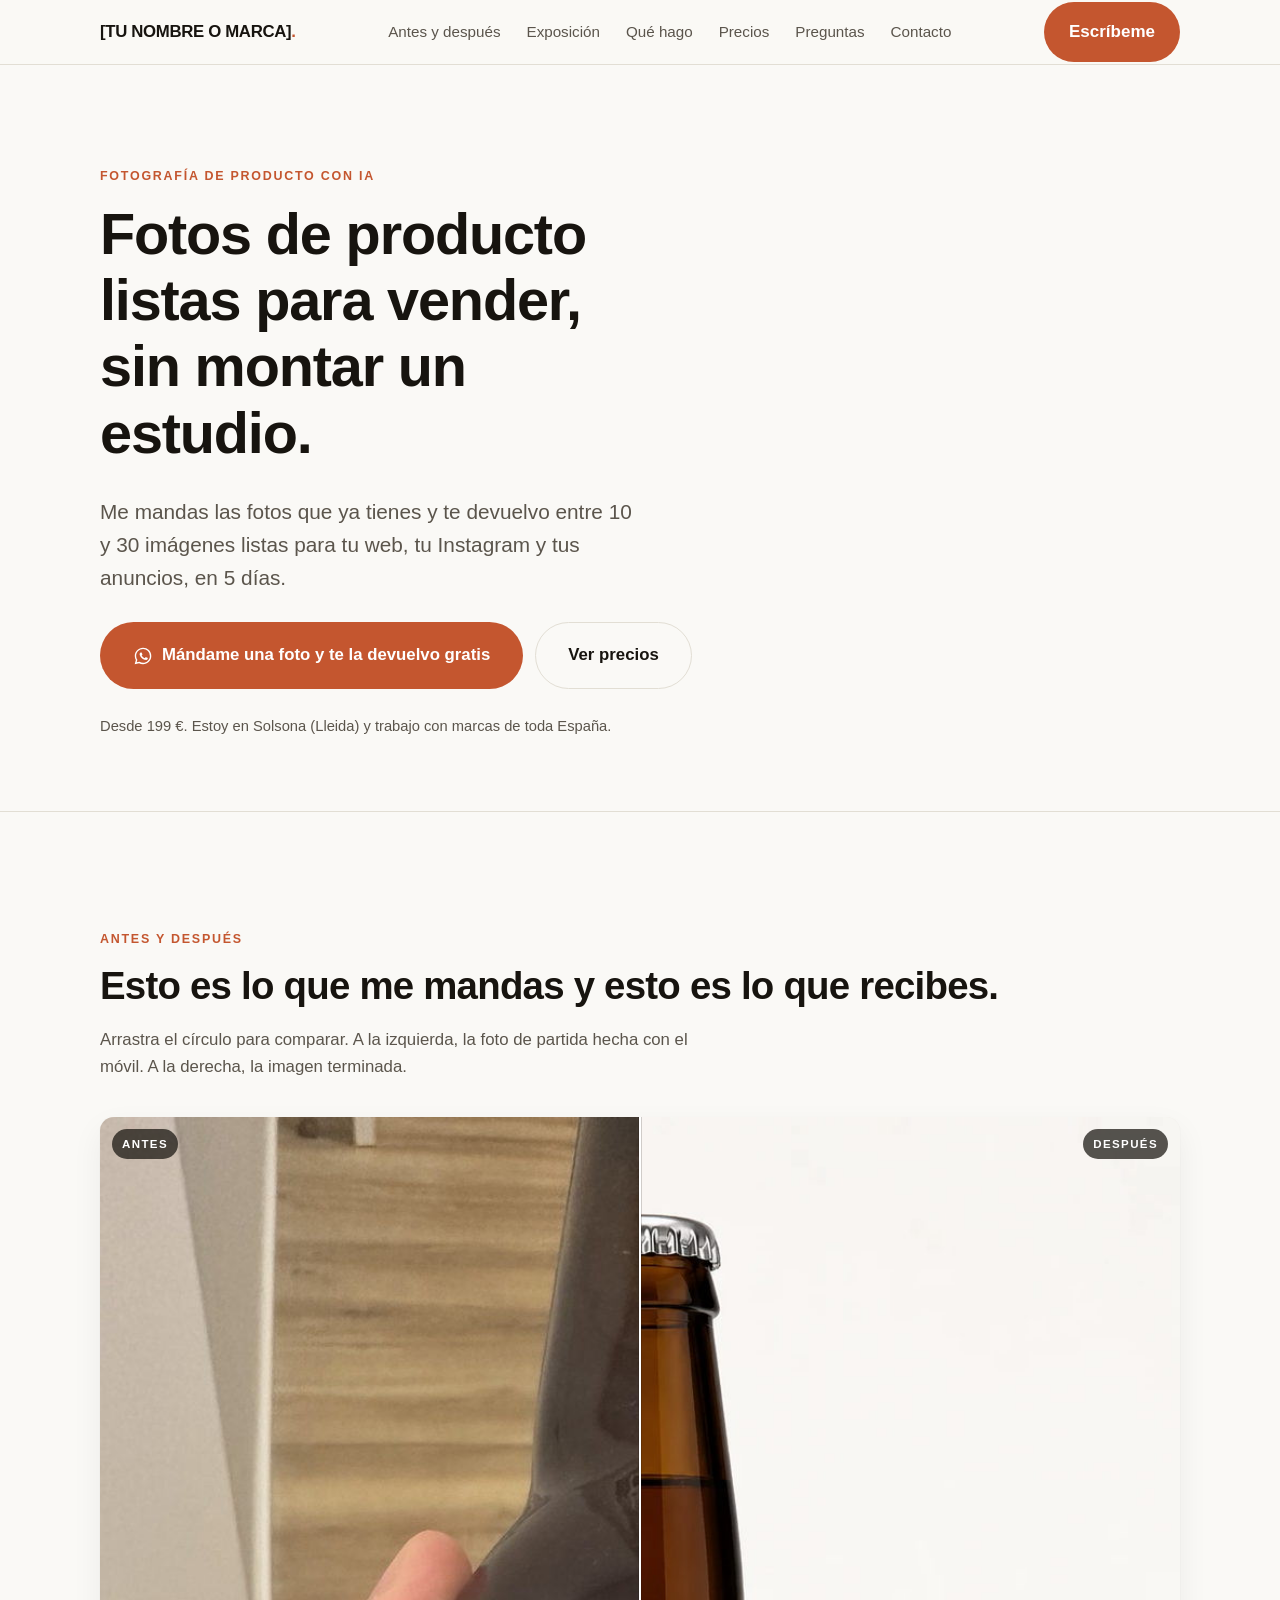
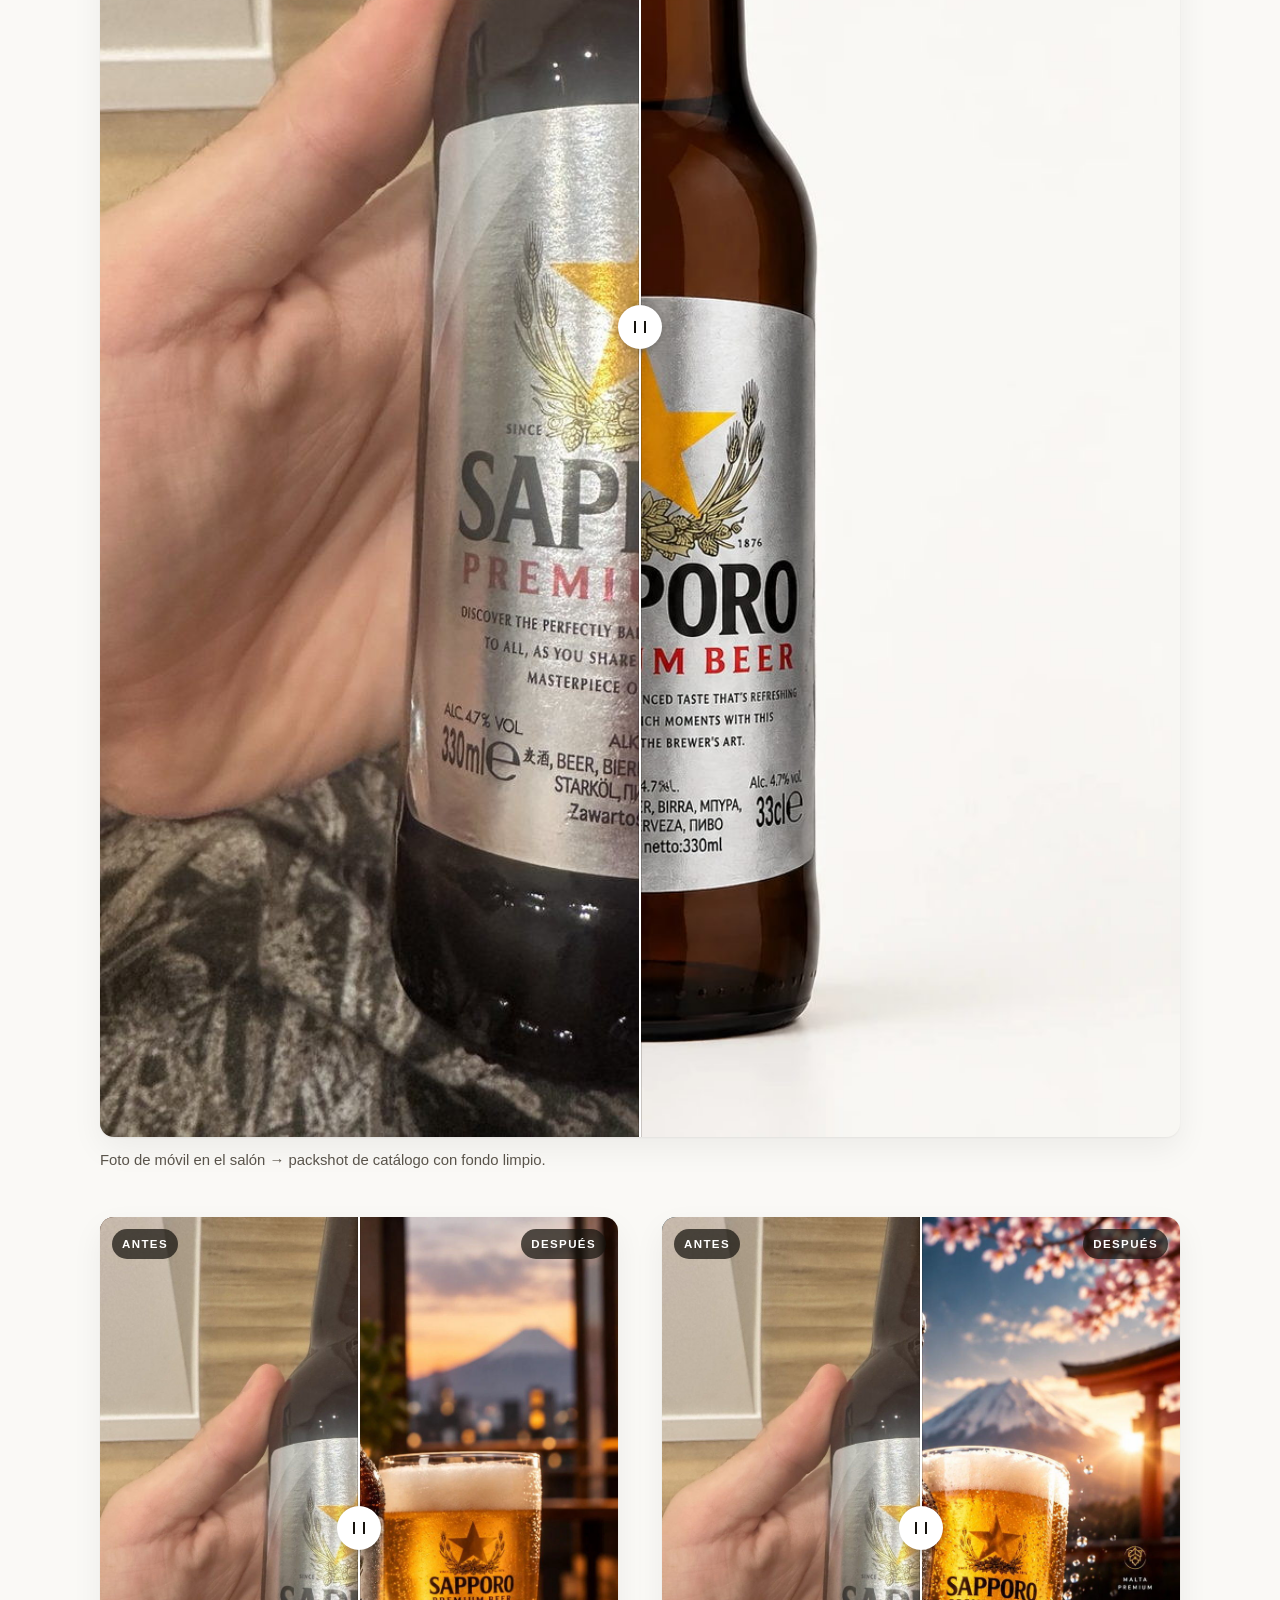
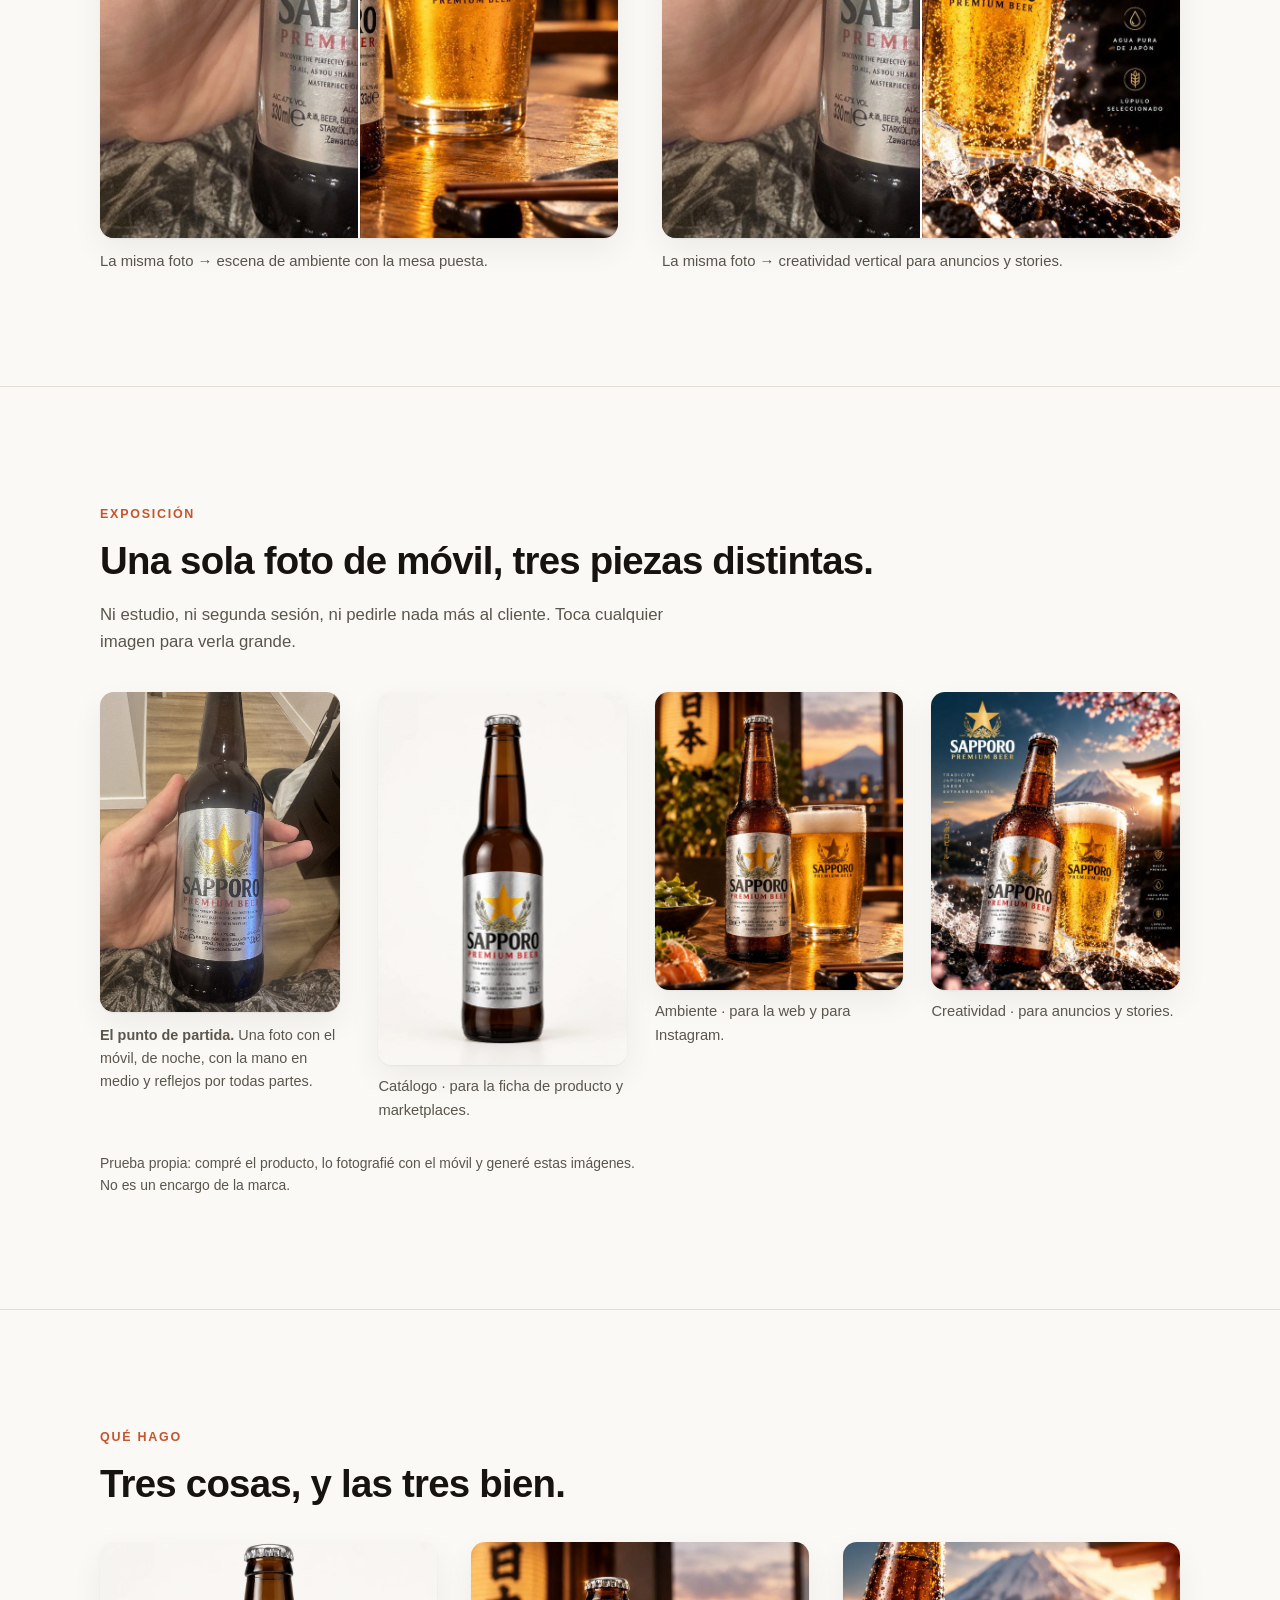
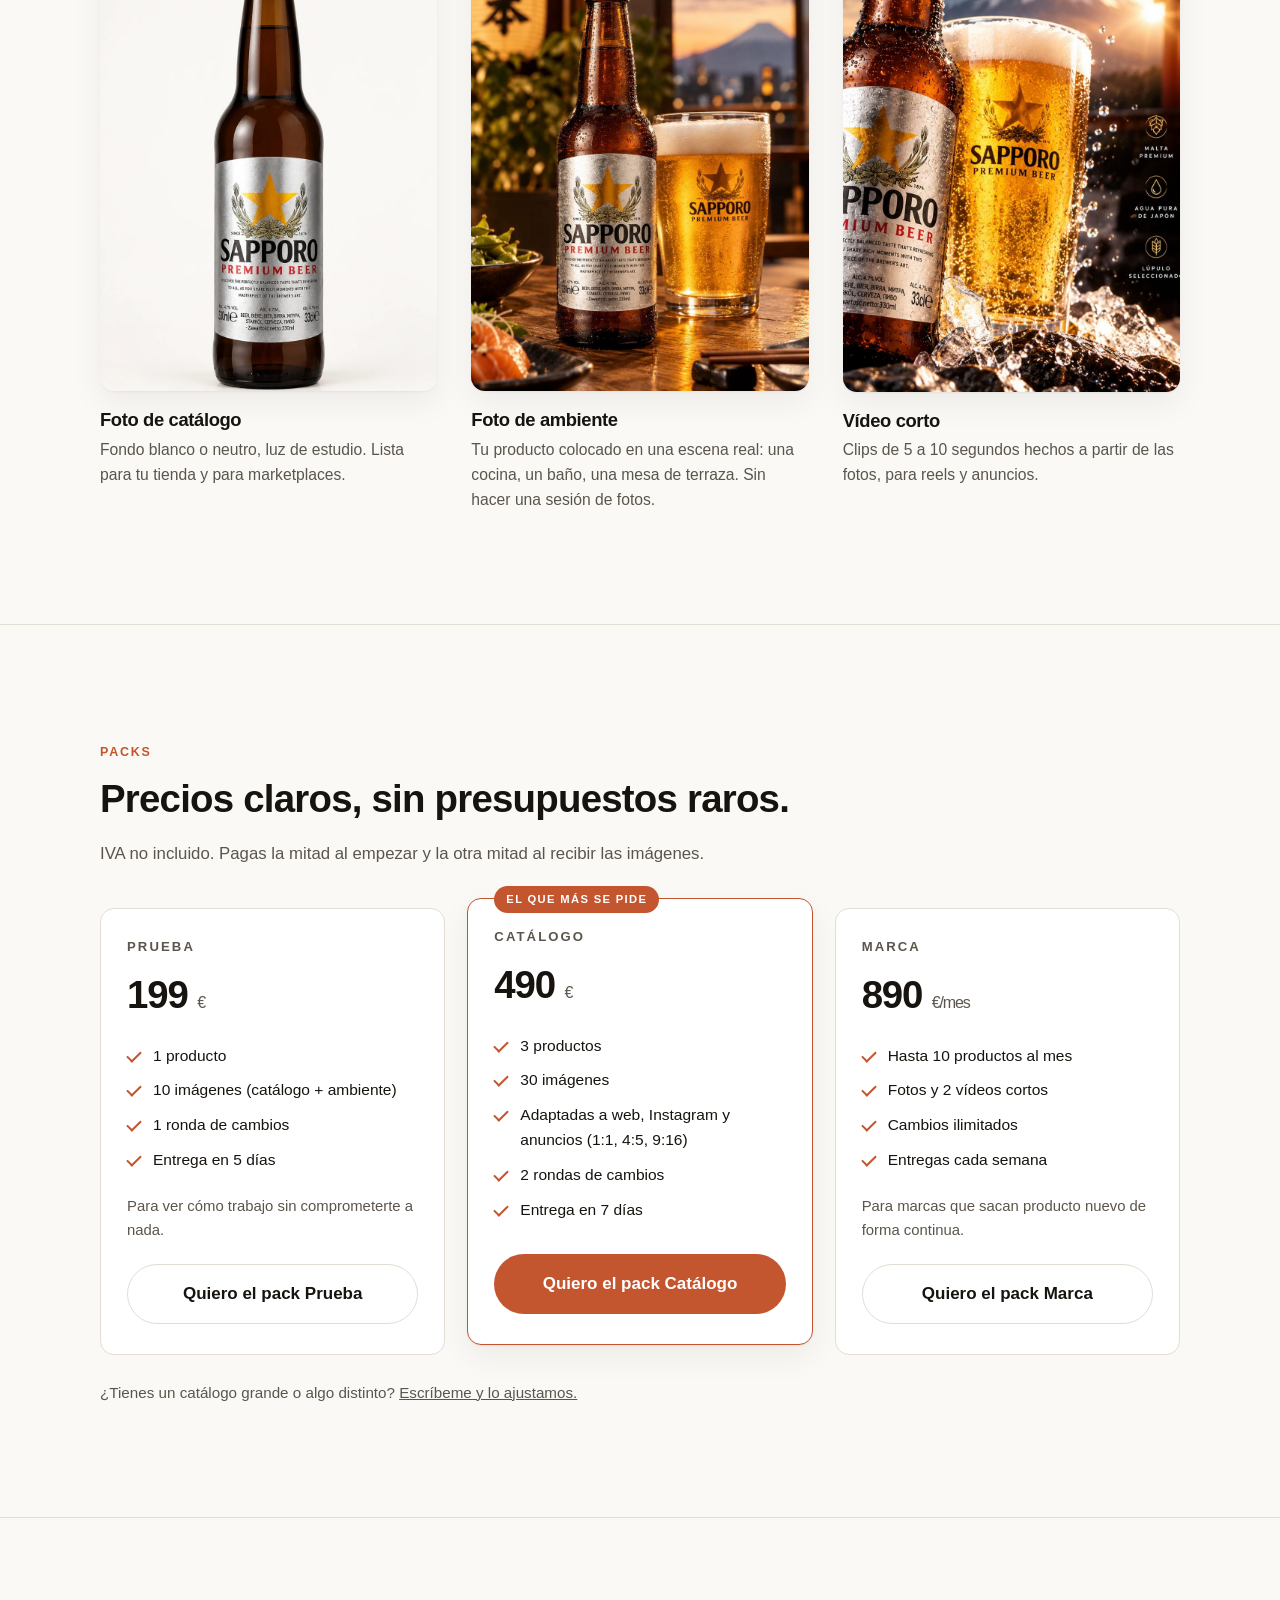
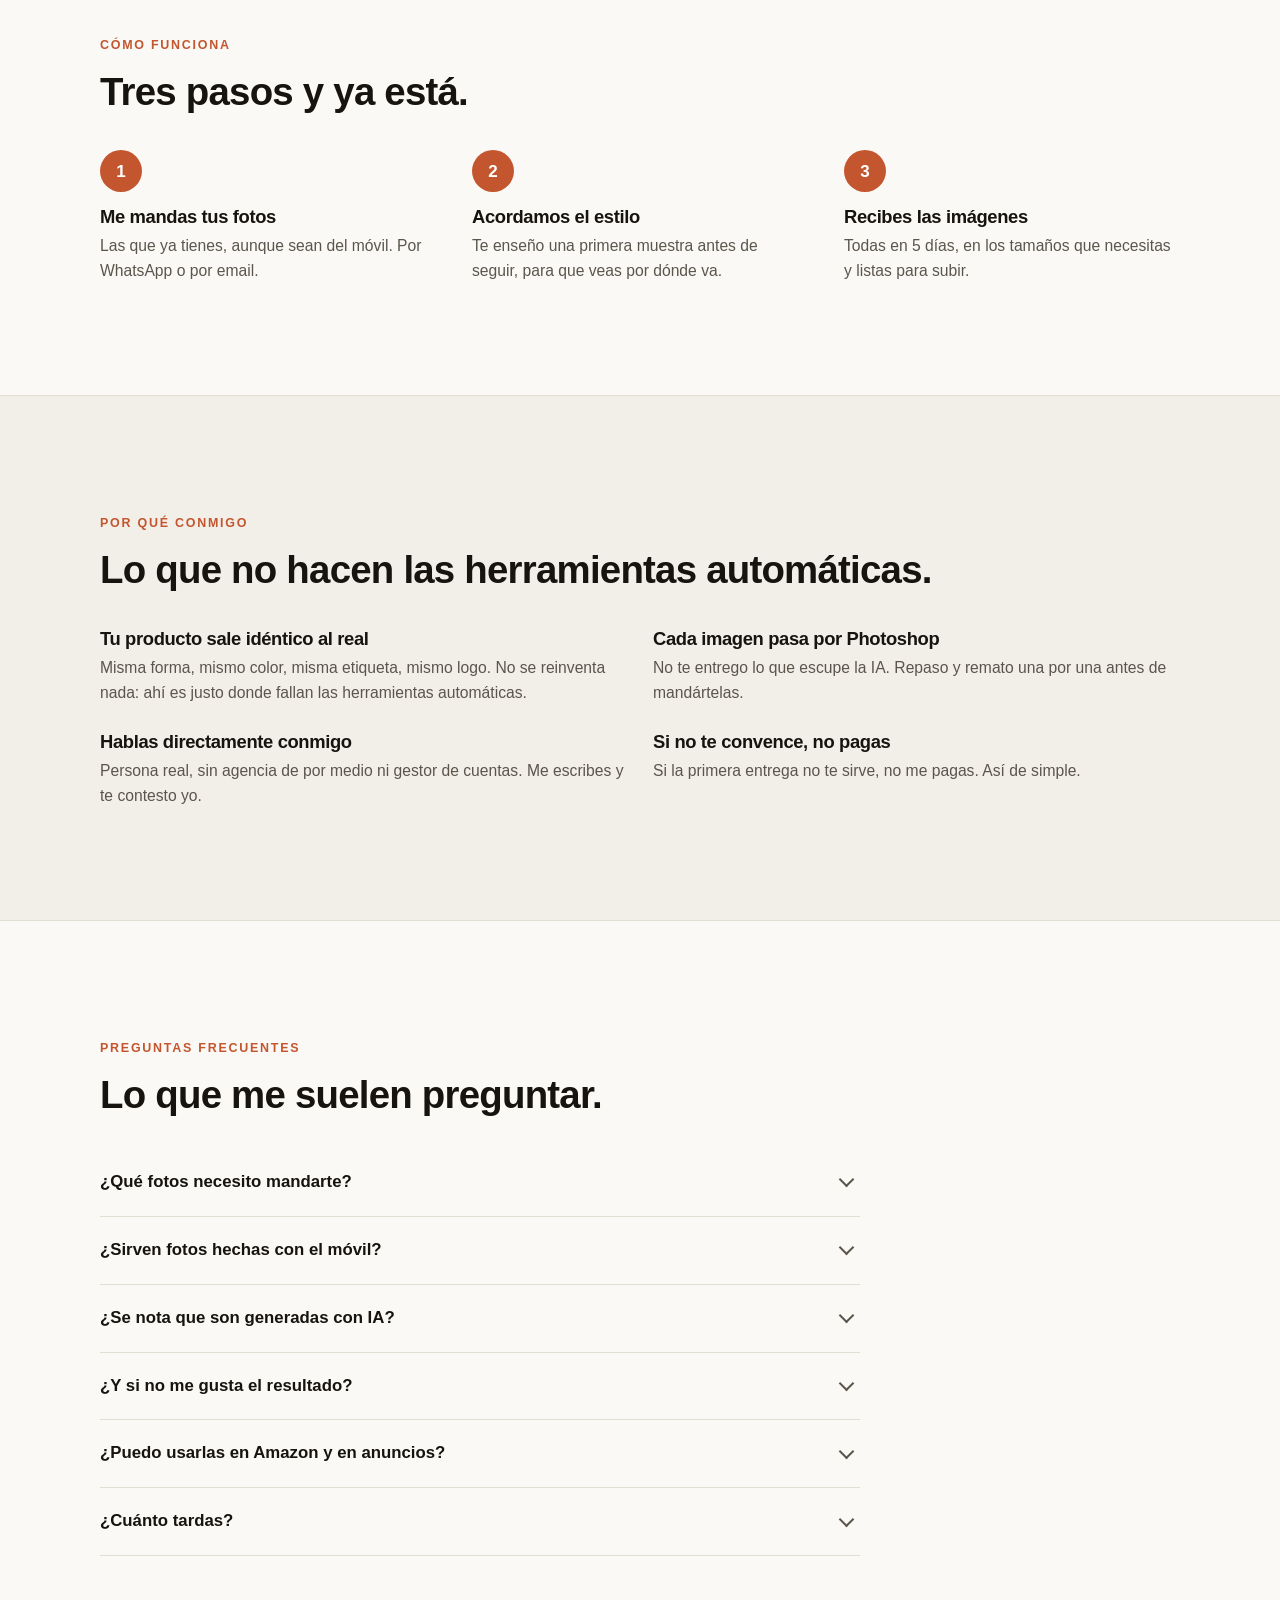
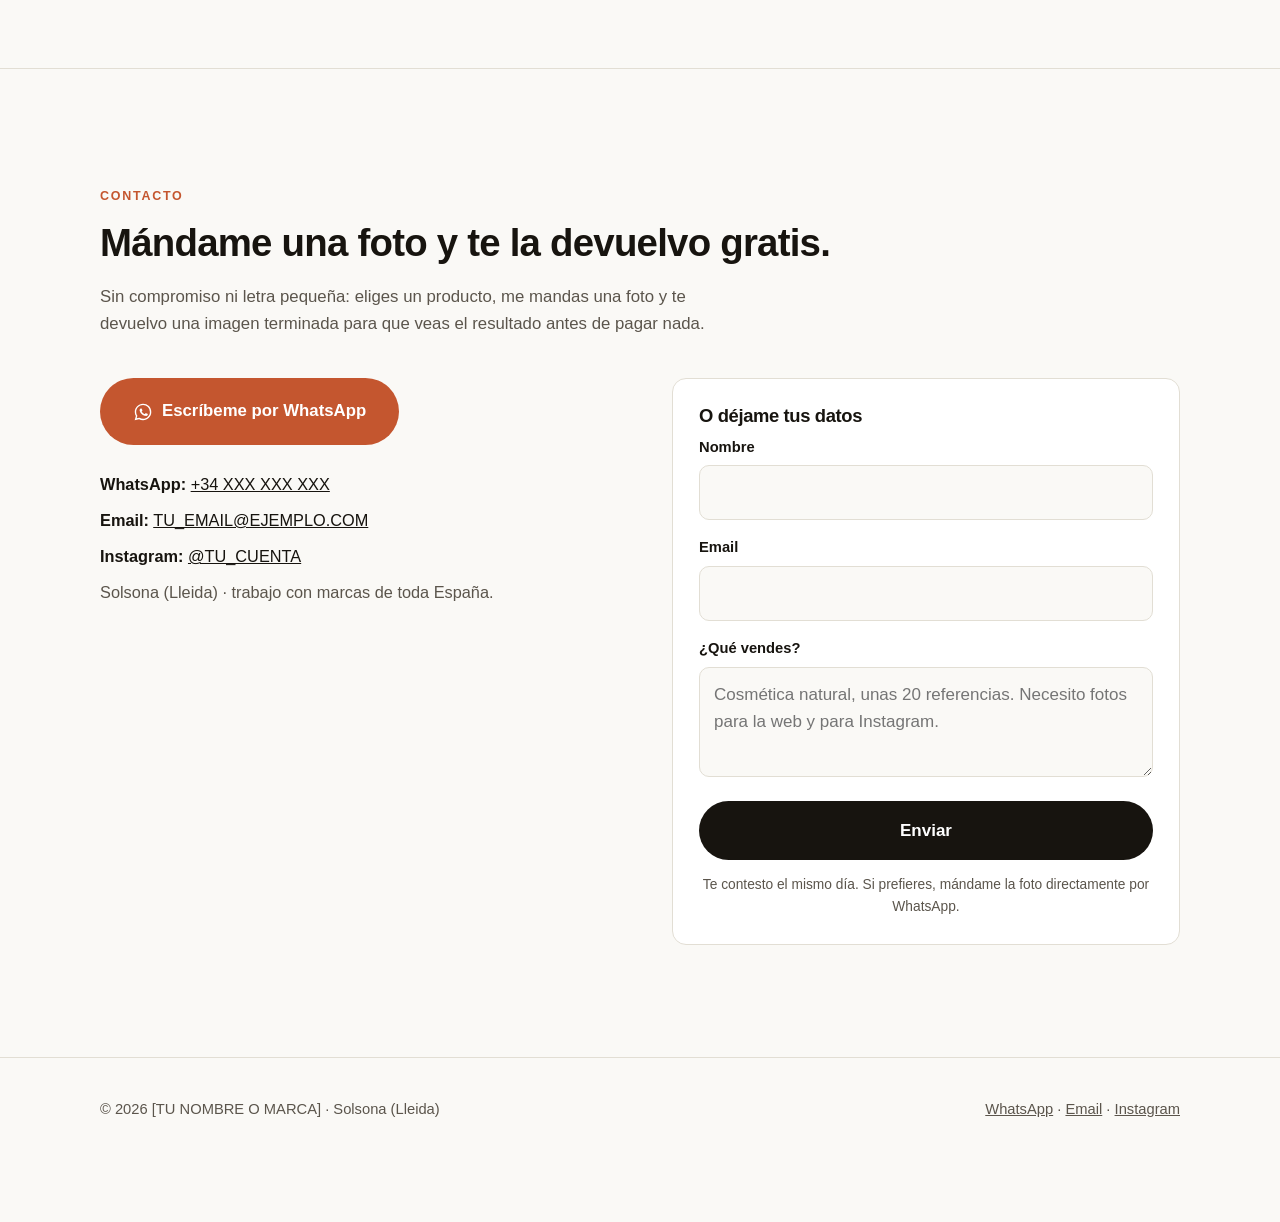
==== commit eb519282: "Poner las fotos reales del caso Sapporo y añadir la sección Exposición Las imágenes de relleno se su" ====
--- a/index.html
+++ b/index.html
@@ -12,7 +12,8 @@
        4. TU_EMAIL@EJEMPLO.COM -> tu email
        5. TU_CUENTA            -> tu usuario de Instagram (o borra el enlace, está marcado)
        6. TU_ID_FORMSPREE      -> el id del formulario de Formspree
-       7. https://TU-USUARIO.github.io/TU-REPO/ -> la URL real de la web (canonical y Open Graph)
+       7. La URL de la web ya está puesta (https://didaco555.github.io/WorkflowProduct/):
+          cámbiala sólo si publicas en otro repositorio o con dominio propio.
      Búscalo y reemplázalo con "buscar y reemplazar" del editor: aparece varias veces.
      ============================================================ -->
 
@@ -20,7 +21,7 @@
 <meta name="description" content="Fotografía de producto para ecommerce sin montar un estudio. Me mandas las fotos que ya tienes y te devuelvo de 10 a 30 imágenes de catálogo y de ambiente, generadas con IA y rematadas en Photoshop. Desde 199 €.">
 <meta name="author" content="[TU NOMBRE O MARCA]">
 <meta name="theme-color" content="#faf9f6">
-<link rel="canonical" href="https://TU-USUARIO.github.io/TU-REPO/">
+<link rel="canonical" href="https://didaco555.github.io/WorkflowProduct/">
 
 <!-- Open Graph: así se ve la tarjeta al pasar el enlace por WhatsApp -->
 <meta property="og:type" content="website">
@@ -28,9 +29,9 @@
 <meta property="og:site_name" content="[TU NOMBRE O MARCA]">
 <meta property="og:title" content="Fotos de producto listas para vender, sin montar un estudio">
 <meta property="og:description" content="Me mandas las fotos que ya tienes y te devuelvo de 10 a 30 imágenes para tu web, tu Instagram y tus anuncios. En 5 días. Desde 199 €.">
-<meta property="og:url" content="https://TU-USUARIO.github.io/TU-REPO/">
+<meta property="og:url" content="https://didaco555.github.io/WorkflowProduct/">
 <!-- CAMBIAR: img/og.jpg (1200x630). La URL tiene que ser absoluta o WhatsApp no la lee. -->
-<meta property="og:image" content="https://TU-USUARIO.github.io/TU-REPO/img/og.jpg">
+<meta property="og:image" content="https://didaco555.github.io/WorkflowProduct/img/og.jpg">
 <meta property="og:image:width" content="1200">
 <meta property="og:image:height" content="630">
 <meta property="og:image:alt" content="Fotos de producto listas para vender">
@@ -258,6 +259,38 @@
 .flotante svg{width:30px;height:30px;fill:currentColor}
 @media(min-width:900px){.flotante{display:none}}
 
+
+/* ---- Exposición ---- */
+.caso{display:grid;gap:clamp(24px,3vw,40px)}
+@media(min-width:900px){.caso{grid-template-columns:minmax(180px,240px) 1fr;align-items:start}}
+.origen{margin:0}
+.origen img{border-radius:var(--radio);box-shadow:var(--sombra)}
+.origen figcaption{margin-top:12px;font-size:.9rem;color:var(--tinta-suave)}
+.galeria{display:grid;gap:clamp(18px,2.5vw,28px)}
+@media(min-width:640px){.galeria{grid-template-columns:repeat(3,1fr);align-items:start}}
+.obra{margin:0}
+.lupa-btn{
+  display:block;width:100%;padding:0;border:0;background:none;cursor:zoom-in;
+  border-radius:var(--radio);overflow:hidden;box-shadow:var(--sombra)
+}
+.lupa-btn img{width:100%;height:auto;display:block;transition:transform .35s ease}
+.lupa-btn:hover img{transform:scale(1.03)}
+.obra figcaption{margin-top:10px;font-size:.92rem;color:var(--tinta-suave)}
+.aviso{margin:30px 0 0;font-size:.87rem;color:var(--tinta-suave);max-width:70ch}
+
+/* ---- Lupa (imagen a pantalla completa) ---- */
+#lupa{border:0;padding:0;background:transparent;max-width:min(94vw,860px);max-height:94vh;overflow:visible}
+#lupa::backdrop{background:rgba(23,20,15,.9)}
+#lupa img{display:block;max-width:100%;max-height:80vh;width:auto;margin:0 auto;border-radius:10px}
+#lupa p{color:#fff;text-align:center;font-size:.9rem;margin:14px 0 0}
+#lupa .cerrar{
+  position:absolute;top:-46px;right:0;width:38px;height:38px;border-radius:50%;
+  border:0;background:rgba(255,255,255,.14);color:#fff;font-size:1.3rem;line-height:1;cursor:pointer
+}
+#lupa .cerrar:hover{background:rgba(255,255,255,.26)}
+/* con la lupa abierta escondemos la cabecera: su desenfoque se cuela por encima */
+.con-lupa header,.con-lupa .flotante{visibility:hidden}
+
 @media(prefers-reduced-motion:reduce){
   html{scroll-behavior:auto}
   *{transition:none!important;animation:none!important}
@@ -275,6 +308,7 @@
     <nav class="nav-links" aria-label="Principal">
       <ul>
         <li><a href="#antes-despues">Antes y después</a></li>
+        <li><a href="#exposicion">Exposición</a></li>
         <li><a href="#que-hago">Qué hago</a></li>
         <li><a href="#packs">Precios</a></li>
         <li><a href="#faq">Preguntas</a></li>
@@ -307,14 +341,15 @@
 
 <!-- ============ 2. ANTES / DESPUÉS ============
      CAMBIAR: sustituye los archivos de la carpeta img/ por los tuyos
-     (mismo nombre y mismo tamaño en las dos fotos de cada pareja).
+     (mismo nombre y MISMO TAMAÑO en las dos fotos de cada pareja).
+     Ahora mismo las tres parejas salen de la misma foto de móvil.
      Cambia también el alt y el pie de cada imagen.
      ================================================ -->
 <section id="antes-despues">
   <div class="contenedor">
     <p class="etiqueta">Antes y después</p>
     <h2>Esto es lo que me mandas y esto es lo que recibes.</h2>
-    <p class="intro">Arrastra el círculo para comparar. A la izquierda, la foto original del cliente. A la derecha, lo que se publica.</p>
+    <p class="intro">Arrastra el círculo para comparar. A la izquierda, la foto de partida hecha con el móvil. A la derecha, la imagen terminada.</p>
 
     <div class="comparadores" style="margin-top:36px">
 
@@ -322,11 +357,11 @@
         <div class="ba" data-ba>
           <span class="ba-tag izq">Antes</span>
           <span class="ba-tag der">Después</span>
-          <img src="img/despues-1.jpg" width="1200" height="900" alt="Bote de cosmética sobre fondo neutro con luz de estudio, listo para la ficha de producto">
-          <img class="antes" src="img/antes-1.jpg" width="1200" height="900" alt="El mismo bote fotografiado con el móvil sobre una encimera, con sombra dura y fondo con trastos">
-          <button class="ba-mango" type="button" role="slider" aria-label="Comparar antes y después: cosmética" aria-valuemin="0" aria-valuemax="100" aria-valuenow="50" aria-valuetext="50% de la foto original"></button>
+          <img src="img/despues-1.jpg" width="1000" height="1500" alt="Botella de cerveza sobre fondo blanco con luz de estudio, lista para la ficha de producto">
+          <img class="antes" src="img/antes-1.jpg" width="1000" height="1500" alt="La misma botella sujetada con la mano en un salón, de noche y con luz de bombilla">
+          <button class="ba-mango" type="button" role="slider" aria-label="Comparar antes y después: foto de catálogo" aria-valuemin="0" aria-valuemax="100" aria-valuenow="50" aria-valuetext="50% de la foto original"></button>
         </div>
-        <figcaption>Cosmética · foto de móvil sobre la encimera → packshot de catálogo.</figcaption>
+        <figcaption>Foto de móvil en el salón → packshot de catálogo con fondo limpio.</figcaption>
       </figure>
 
       <div class="pareja">
@@ -334,22 +369,22 @@
           <div class="ba" data-ba>
             <span class="ba-tag izq">Antes</span>
             <span class="ba-tag der">Después</span>
-            <img src="img/despues-2.jpg" width="1200" height="900" loading="lazy" alt="Producto de alimentación colocado en una escena de cocina con luz natural">
-            <img class="antes" src="img/antes-2.jpg" width="1200" height="900" loading="lazy" alt="El mismo producto de alimentación fotografiado de cualquier manera con el móvil">
-            <button class="ba-mango" type="button" role="slider" aria-label="Comparar antes y después: alimentación" aria-valuemin="0" aria-valuemax="100" aria-valuenow="50" aria-valuetext="50% de la foto original"></button>
+            <img src="img/despues-2.jpg" width="1100" height="1320" loading="lazy" alt="La botella y un vaso servido sobre una mesa de madera, con la ciudad al atardecer al fondo">
+            <img class="antes" src="img/antes-2.jpg" width="1100" height="1320" loading="lazy" alt="La misma botella sujetada con la mano en un salón, de noche">
+            <button class="ba-mango" type="button" role="slider" aria-label="Comparar antes y después: foto de ambiente" aria-valuemin="0" aria-valuemax="100" aria-valuenow="50" aria-valuetext="50% de la foto original"></button>
           </div>
-          <figcaption>Alimentación · foto suelta → foto de ambiente en una cocina.</figcaption>
+          <figcaption>La misma foto → escena de ambiente con la mesa puesta.</figcaption>
         </figure>
 
         <figure class="pieza" style="margin:0">
           <div class="ba" data-ba>
             <span class="ba-tag izq">Antes</span>
             <span class="ba-tag der">Después</span>
-            <img src="img/despues-3.jpg" width="1200" height="900" loading="lazy" alt="Pieza de decoración sobre fondo limpio con sombra suave, lista para marketplace">
-            <img class="antes" src="img/antes-3.jpg" width="1200" height="900" loading="lazy" alt="La misma pieza de decoración fotografiada en casa con poca luz">
-            <button class="ba-mango" type="button" role="slider" aria-label="Comparar antes y después: decoración" aria-valuemin="0" aria-valuemax="100" aria-valuenow="50" aria-valuetext="50% de la foto original"></button>
+            <img src="img/despues-3.jpg" width="1100" height="1320" loading="lazy" alt="Creatividad vertical de anuncio con la botella, el vaso servido y un titular sobre la imagen">
+            <img class="antes" src="img/antes-3.jpg" width="1100" height="1320" loading="lazy" alt="La misma botella sujetada con la mano en un salón, de noche">
+            <button class="ba-mango" type="button" role="slider" aria-label="Comparar antes y después: creatividad para anuncios" aria-valuemin="0" aria-valuemax="100" aria-valuenow="50" aria-valuetext="50% de la foto original"></button>
           </div>
-          <figcaption>Decoración · foto con poca luz → imagen lista para Amazon.</figcaption>
+          <figcaption>La misma foto → creatividad vertical para anuncios y stories.</figcaption>
         </figure>
       </div>
 
@@ -357,6 +392,48 @@
   </div>
 </section>
 
+<!-- ============ 2 bis. EXPOSICIÓN (caso real) ============
+     CAMBIAR: cuando tengas más trabajos, duplica un <figure class="obra">
+     dentro de .galeria y cambia la imagen, el alt y el pie.
+     ======================================================== -->
+<section id="exposicion">
+  <div class="contenedor">
+    <p class="etiqueta">Exposición</p>
+    <h2>Una sola foto de móvil, tres piezas distintas.</h2>
+    <p class="intro">Ni estudio, ni segunda sesión, ni pedirle nada más al cliente. Toca cualquier imagen para verla grande.</p>
+
+    <div class="caso" style="margin-top:36px">
+      <figure class="origen">
+        <img src="img/caso-original.jpg" width="900" height="1200" loading="lazy" alt="Foto original hecha con el móvil: la botella en la mano, en un salón y con luz de bombilla">
+        <figcaption><strong>El punto de partida.</strong> Una foto con el móvil, de noche, con la mano en medio y reflejos por todas partes.</figcaption>
+      </figure>
+      <div class="galeria">
+        <figure class="obra">
+          <button type="button" class="lupa-btn" data-lupa="img/despues-1.jpg" data-pie="Foto de catálogo: fondo neutro y luz de estudio.">
+            <img src="img/despues-1.jpg" width="1000" height="1500" loading="lazy" alt="Foto de catálogo de la botella sobre fondo neutro con luz de estudio">
+          </button>
+          <figcaption>Catálogo · para la ficha de producto y marketplaces.</figcaption>
+        </figure>
+        <figure class="obra">
+          <button type="button" class="lupa-btn" data-lupa="img/despues-2.jpg" data-pie="Foto de ambiente: la mesa puesta al atardecer.">
+            <img src="img/despues-2.jpg" width="1100" height="1320" loading="lazy" alt="Foto de ambiente con la botella y el vaso servido sobre una mesa de madera al atardecer">
+          </button>
+          <figcaption>Ambiente · para la web y para Instagram.</figcaption>
+        </figure>
+        <figure class="obra">
+          <button type="button" class="lupa-btn" data-lupa="img/despues-3.jpg" data-pie="Creatividad vertical lista para anuncios y stories.">
+            <img src="img/despues-3.jpg" width="1100" height="1320" loading="lazy" alt="Creatividad vertical para anuncios con la botella, el vaso y un titular">
+          </button>
+          <figcaption>Creatividad · para anuncios y stories.</figcaption>
+        </figure>
+      </div>
+    </div>
+
+    <!-- CAMBIAR: deja esta línea mientras los trabajos sean pruebas tuyas y no encargos -->
+    <p class="aviso">Prueba propia: compré el producto, lo fotografié con el móvil y generé estas imágenes. No es un encargo de la marca.</p>
+  </div>
+</section>
+
 <!-- ============ 3. QUÉ HAGO ============ -->
 <section id="que-hago">
   <div class="contenedor">
@@ -365,17 +442,17 @@
 
     <div class="rejilla-3" style="margin-top:36px">
       <article class="servicio">
-        <img src="img/catalogo.jpg" width="1200" height="900" loading="lazy" alt="Ejemplo de foto de catálogo: producto sobre fondo blanco con luz de estudio">
+        <img src="img/catalogo.jpg" width="900" height="1200" loading="lazy" alt="Ejemplo de foto de catálogo: la botella sobre fondo neutro con luz de estudio">
         <h3>Foto de catálogo</h3>
         <p>Fondo blanco o neutro, luz de estudio. Lista para tu tienda y para marketplaces.</p>
       </article>
       <article class="servicio">
-        <img src="img/ambiente.jpg" width="1200" height="900" loading="lazy" alt="Ejemplo de foto de ambiente: producto colocado en una escena de casa">
+        <img src="img/ambiente.jpg" width="900" height="1200" loading="lazy" alt="Ejemplo de foto de ambiente: la botella y un vaso servido sobre una mesa de madera">
         <h3>Foto de ambiente</h3>
         <p>Tu producto colocado en una escena real: una cocina, un baño, una mesa de terraza. Sin hacer una sesión de fotos.</p>
       </article>
       <article class="servicio">
-        <img src="img/video.jpg" width="1200" height="900" loading="lazy" alt="Ejemplo de fotograma de un vídeo corto de producto para redes">
+        <img src="img/video.jpg" width="900" height="1200" loading="lazy" alt="Fotograma de ejemplo para vídeo corto: la botella y el vaso servido con salpicaduras de agua">
         <h3>Vídeo corto</h3>
         <p>Clips de 5 a 10 segundos hechos a partir de las fotos, para reels y anuncios.</p>
       </article>
@@ -582,6 +659,13 @@
   </div>
 </footer>
 
+<!-- Lupa: se abre al tocar una imagen de la exposición -->
+<dialog id="lupa" aria-label="Imagen ampliada">
+  <button type="button" class="cerrar" aria-label="Cerrar">&times;</button>
+  <img src="[data-uri]" alt="">
+  <p></p>
+</dialog>
+
 <!-- Botón flotante de WhatsApp, sólo se ve en móvil -->
 <a class="flotante" href="https://wa.me/34XXXXXXXXX?text=Hola%2C%20te%20mando%20una%20foto%20de%20mi%20producto%20para%20la%20muestra%20gratis." aria-label="Escríbeme por WhatsApp">
   <svg viewBox="0 0 24 24" aria-hidden="true"><path d="M12.04 2C6.58 2 2.13 6.45 2.13 11.91c0 1.75.46 3.46 1.32 4.97L2 22l5.25-1.38a9.9 9.9 0 0 0 4.79 1.22h.01c5.46 0 9.91-4.45 9.91-9.91 0-2.65-1.03-5.14-2.9-7.01A9.85 9.85 0 0 0 12.04 2m0 1.67c2.2 0 4.27.86 5.83 2.42a8.2 8.2 0 0 1 2.41 5.82c0 4.54-3.7 8.24-8.25 8.24-1.48 0-2.93-.4-4.19-1.15l-.3-.18-3.12.82.83-3.04-.2-.31a8.2 8.2 0 0 1-1.26-4.38c0-4.54 3.7-8.24 8.25-8.24m-2.6 3.98c-.16 0-.42.06-.64.3-.22.24-.85.83-.85 2.02s.87 2.34.99 2.5c.12.16 1.7 2.6 4.12 3.64.58.25 1.03.4 1.38.51.58.19 1.11.16 1.53.1.47-.07 1.43-.59 1.63-1.15.2-.56.2-1.04.14-1.15-.06-.1-.22-.16-.46-.28-.24-.12-1.43-.71-1.66-.79-.22-.08-.38-.12-.54.12-.16.24-.62.79-.76.95-.14.16-.28.18-.52.06-.24-.12-1.01-.37-1.93-1.19-.71-.64-1.2-1.42-1.34-1.66-.14-.24-.01-.37.11-.49.11-.11.24-.28.36-.42.12-.14.16-.24.24-.4.08-.16.04-.3-.02-.42-.06-.12-.54-1.31-.74-1.79-.19-.46-.39-.4-.54-.41h-.46Z"/></svg>
@@ -649,6 +733,30 @@
     poner(50);
   });
 
+  /* Lupa de la exposición: abre la imagen grande sin salir de la página */
+  var lupa = document.getElementById('lupa');
+  if (lupa) {
+    var lupaImg = lupa.querySelector('img');
+    var lupaPie = lupa.querySelector('p');
+    Array.prototype.forEach.call(document.querySelectorAll('.lupa-btn'), function (boton) {
+      boton.addEventListener('click', function () {
+        var origen = boton.querySelector('img');
+        if (!lupa.showModal) { window.open(boton.getAttribute('data-lupa'), '_blank'); return; }
+        lupaImg.src = boton.getAttribute('data-lupa');
+        lupaImg.alt = origen ? origen.alt : '';
+        lupaPie.textContent = boton.getAttribute('data-pie') || '';
+        lupa.showModal();
+        document.documentElement.classList.add('con-lupa');
+      });
+    });
+    lupa.addEventListener('click', function (e) {
+      if (e.target === lupa || e.target.classList.contains('cerrar')) lupa.close();
+    });
+    lupa.addEventListener('close', function () {
+      document.documentElement.classList.remove('con-lupa');
+    });
+  }
+
   /* Año del pie, para no tener que tocarlo cada enero */
   var anio = document.getElementById('anio');
   if (anio) anio.textContent = new Date().getFullYear();
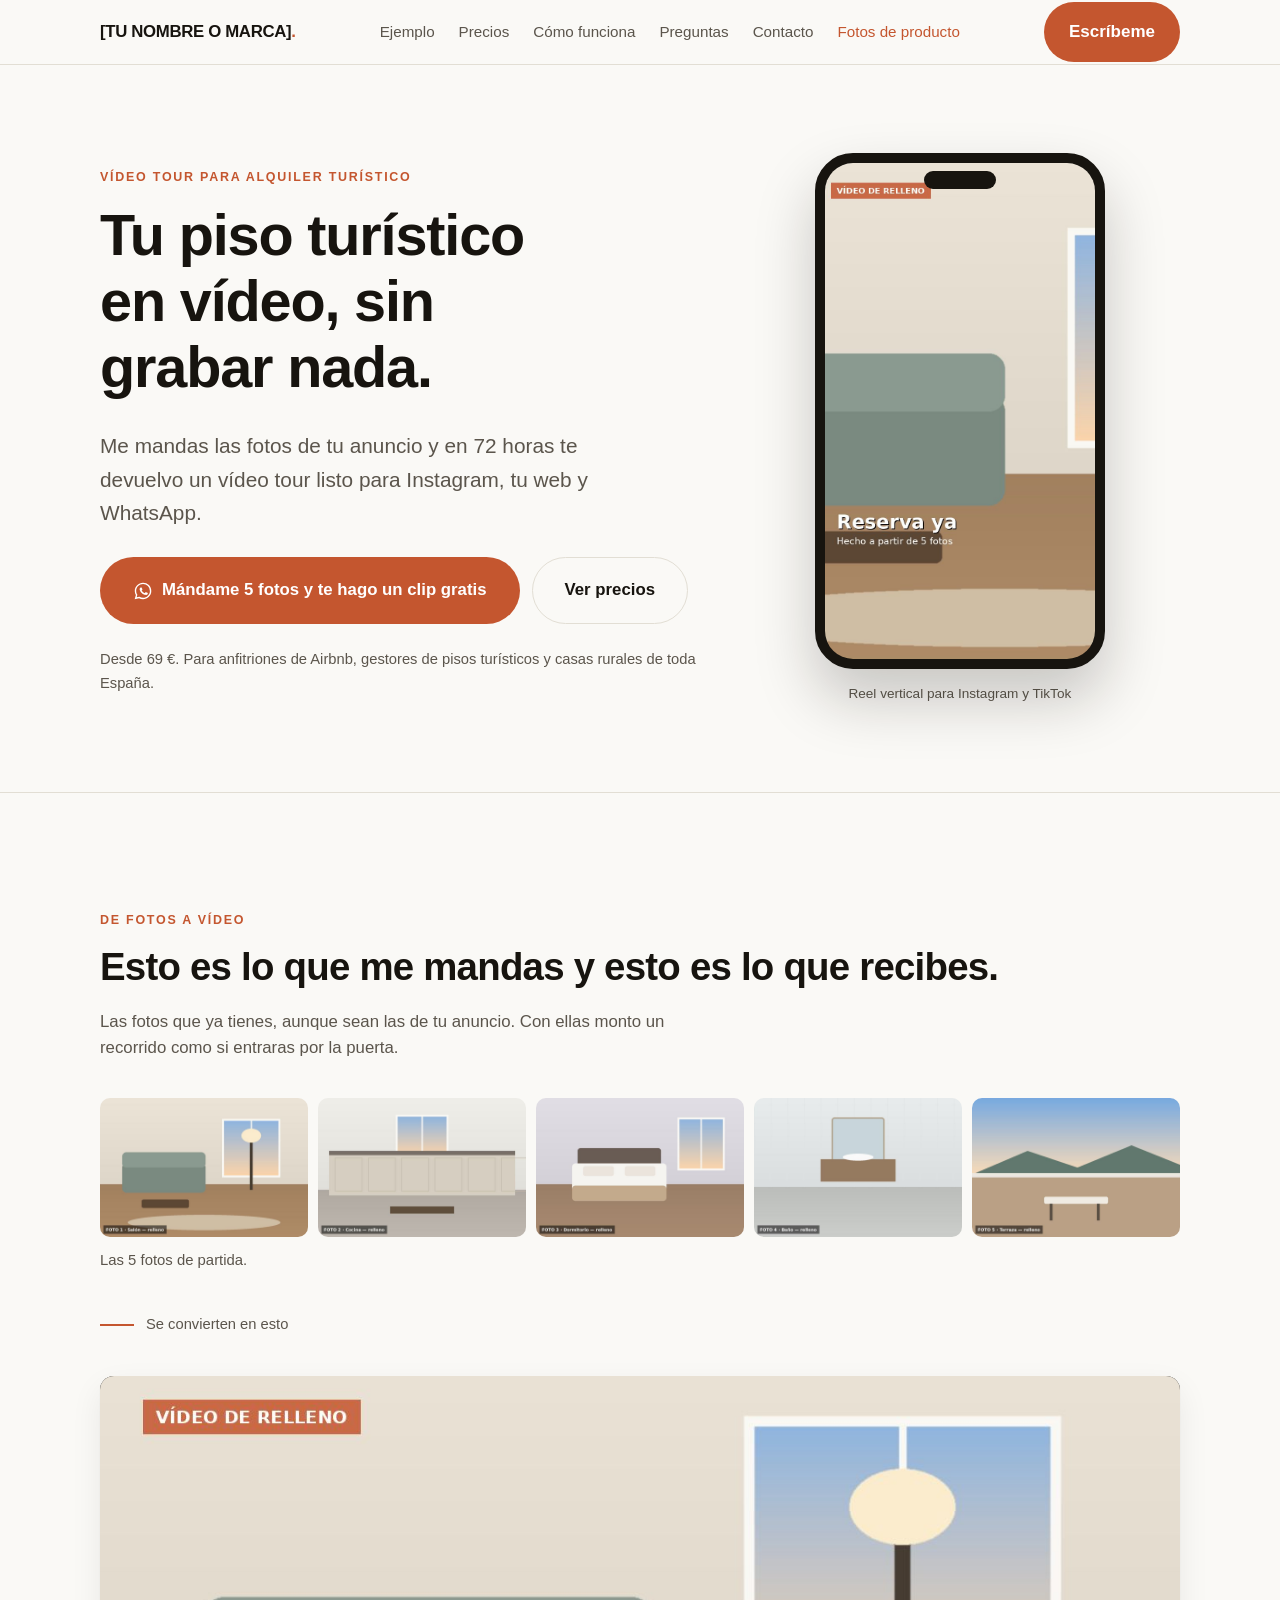
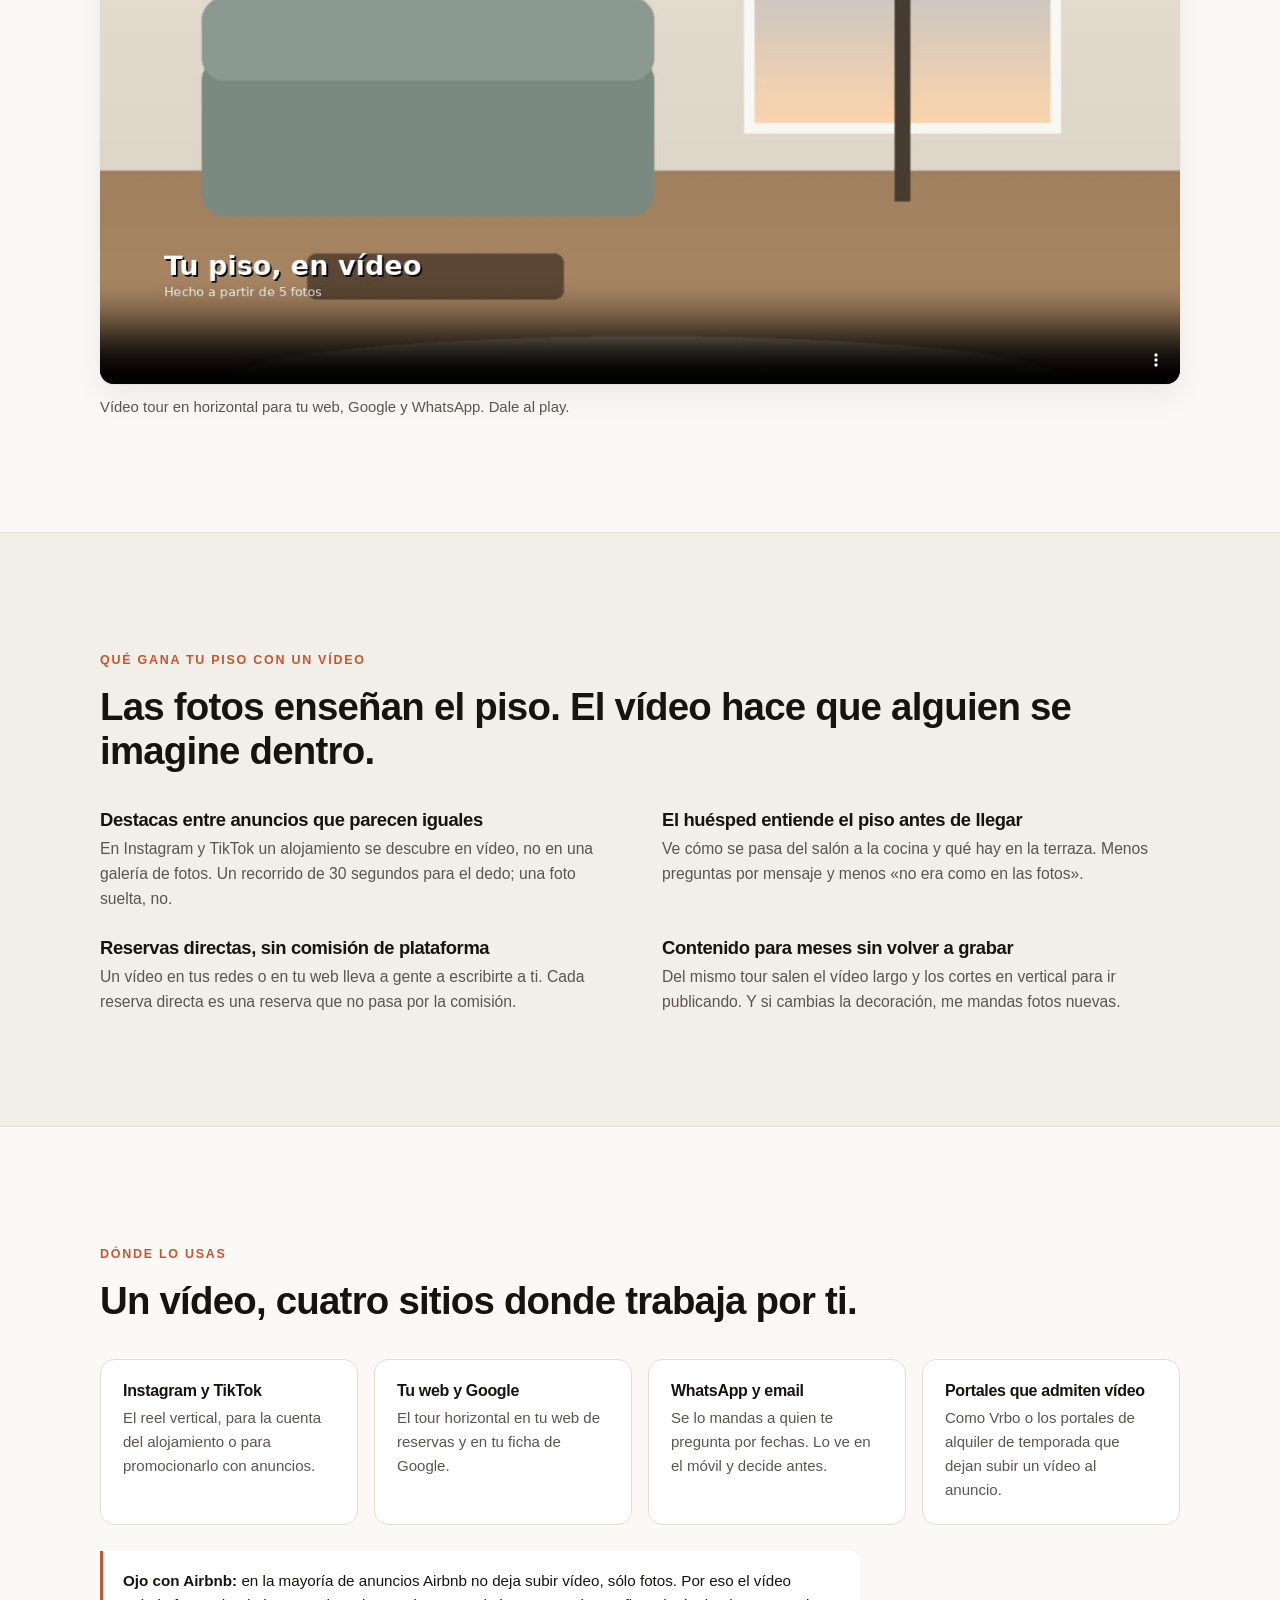
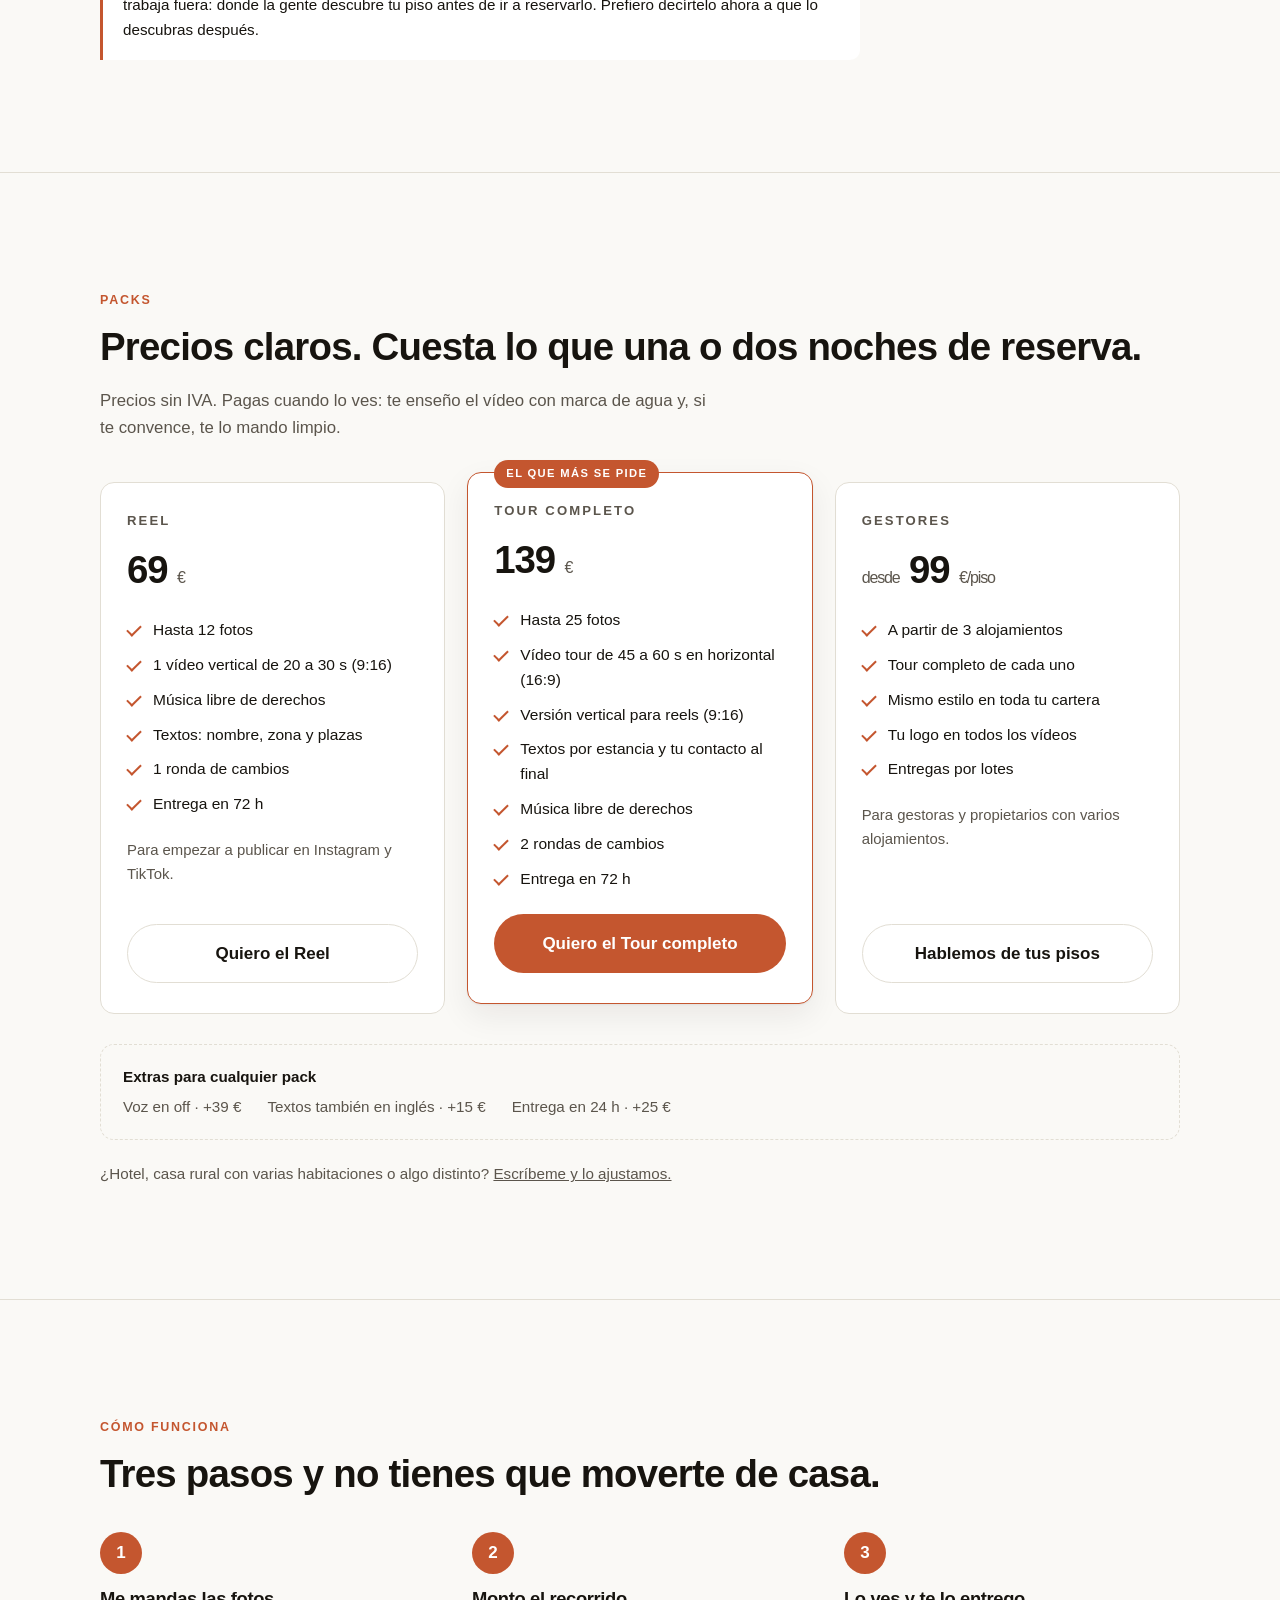
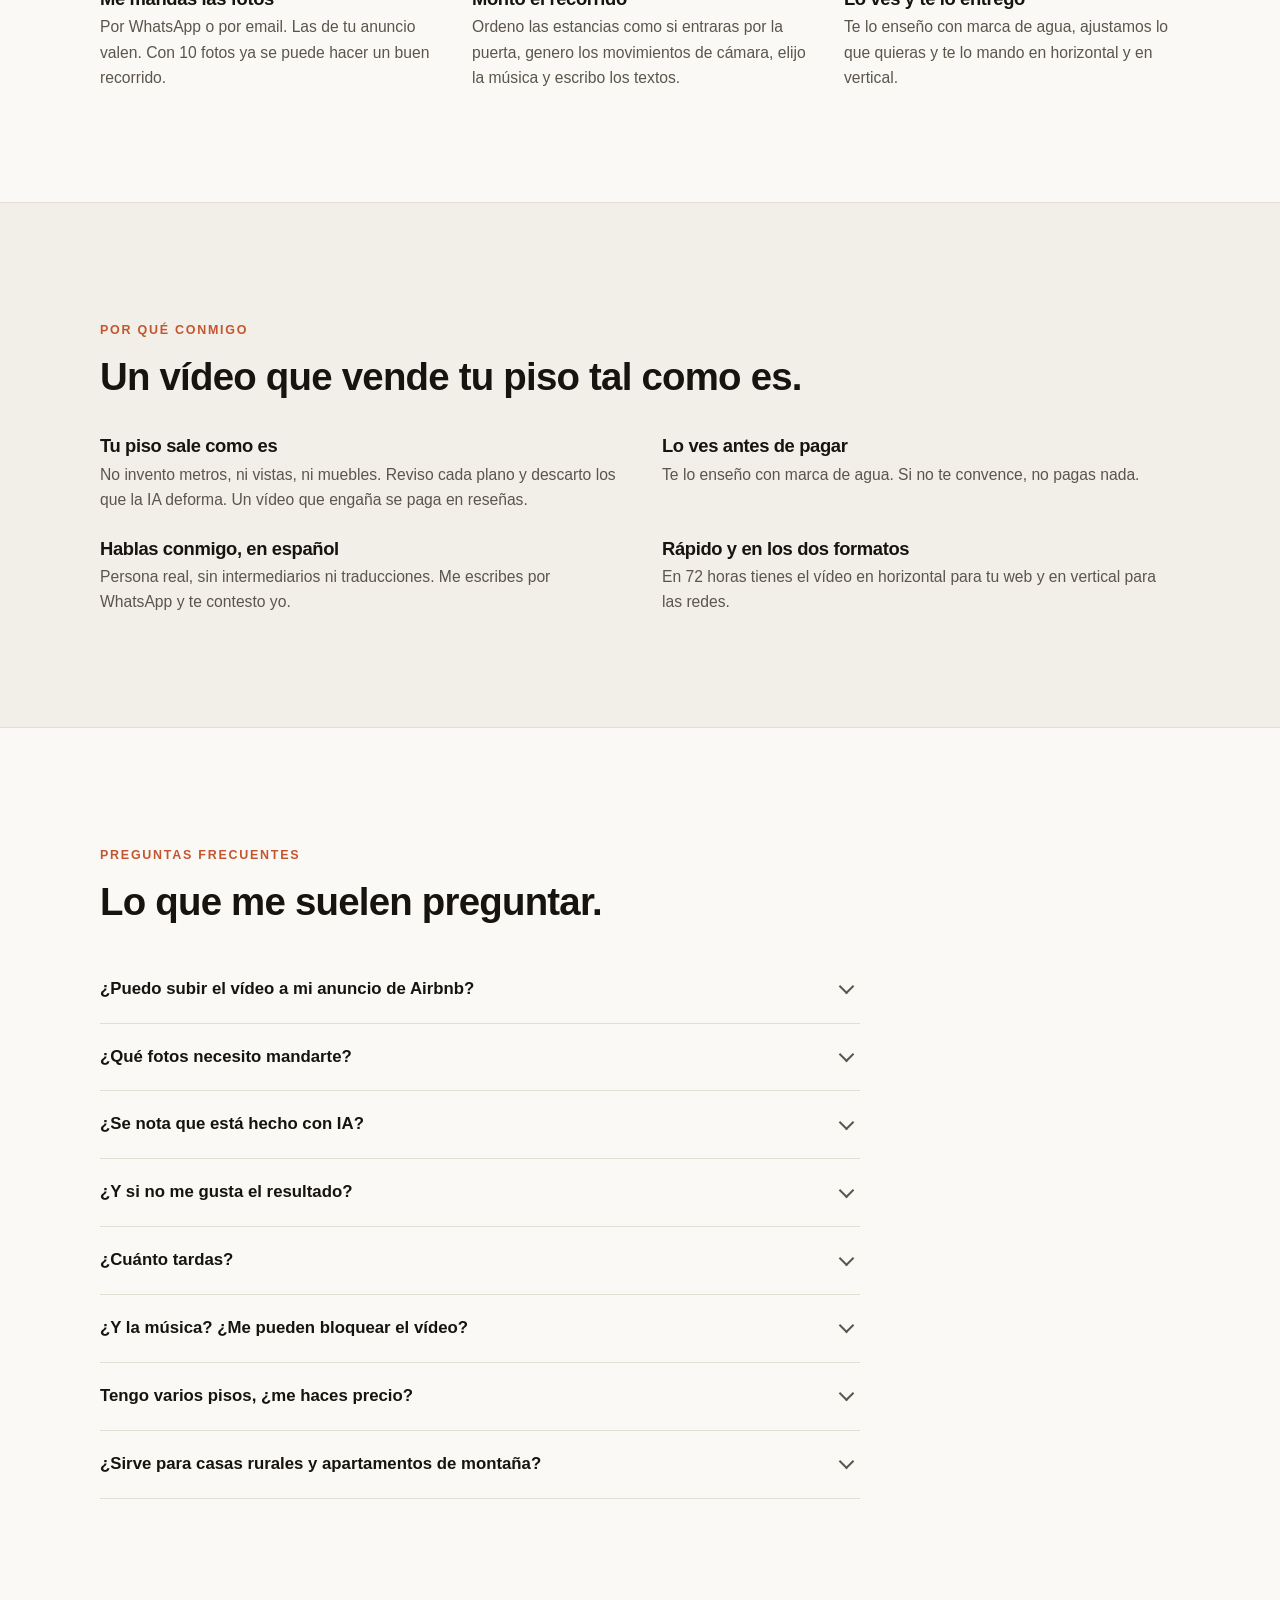
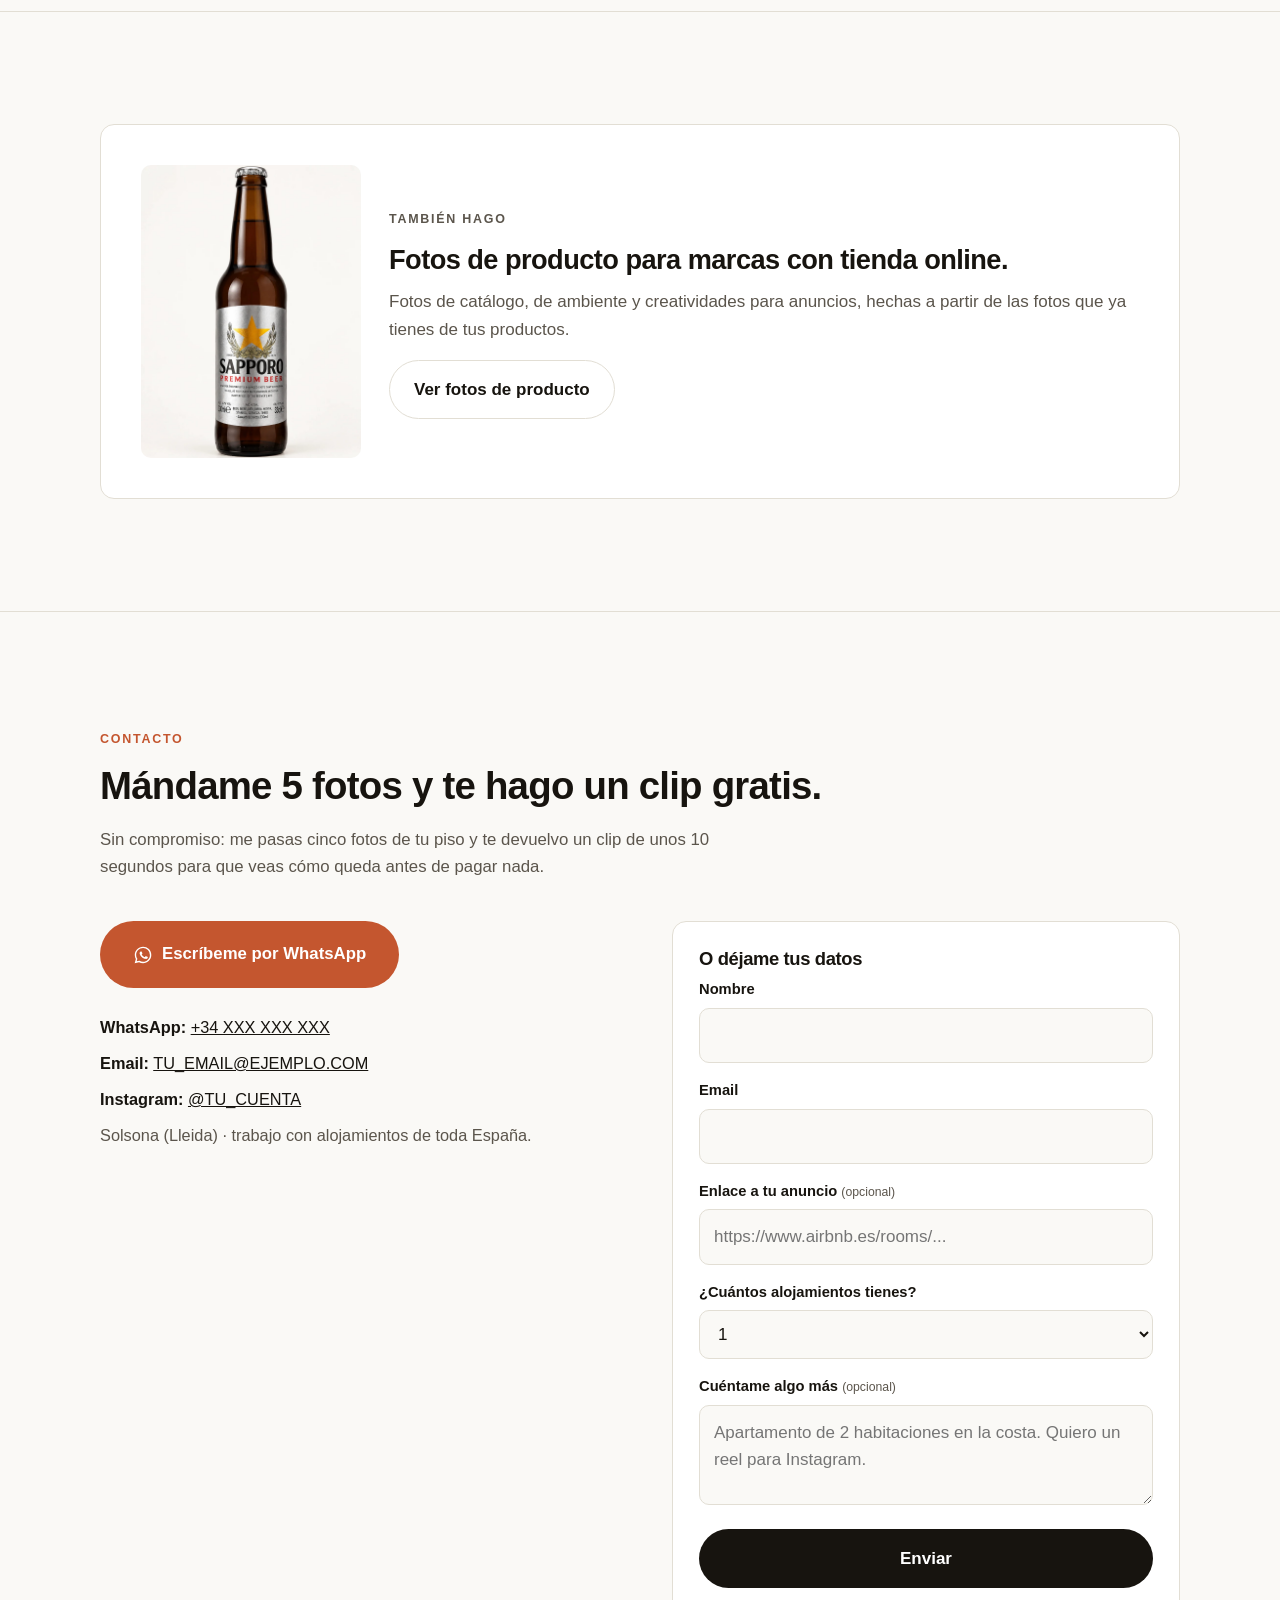
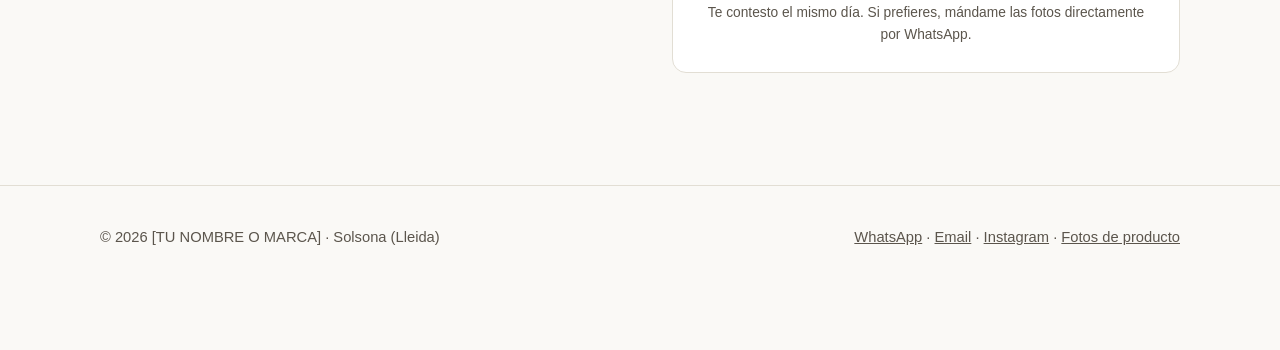
==== commit 6e641ec3: "Nueva portada: vídeo tour con IA para pisos turísticos La web principal pasa a vender vídeo tours ge" ====
--- a/index.html
+++ b/index.html
@@ -5,6 +5,9 @@
 <meta name="viewport" content="width=device-width, initial-scale=1">
 
 <!-- ============================================================
+     PORTADA: vídeo tour con IA para pisos turísticos.
+     La web de fotos de producto está en producto.html.
+
      CAMBIAR AQUÍ (lo mínimo para tener la web en marcha):
        1. [TU NOMBRE O MARCA]  -> tu nombre o el de tu marca
        2. 34XXXXXXXXX          -> tu WhatsApp con prefijo y sin espacios (ej. 34612345678)
@@ -15,10 +18,11 @@
        7. La URL de la web ya está puesta (https://didaco555.github.io/WorkflowProduct/):
           cámbiala sólo si publicas en otro repositorio o con dominio propio.
      Búscalo y reemplázalo con "buscar y reemplazar" del editor: aparece varias veces.
+     Los mismos datos están también en producto.html.
      ============================================================ -->
 
-<title>Fotos de producto con IA para ecommerce | [TU NOMBRE O MARCA]</title>
-<meta name="description" content="Fotografía de producto para ecommerce sin montar un estudio. Me mandas las fotos que ya tienes y te devuelvo de 10 a 30 imágenes de catálogo y de ambiente, generadas con IA y rematadas en Photoshop. Desde 199 €.">
+<title>Vídeo tour con IA para pisos turísticos y Airbnb | [TU NOMBRE O MARCA]</title>
+<meta name="description" content="Convierto las fotos de tu piso turístico en un vídeo tour para Instagram, tu web y WhatsApp. Sin grabar nada, en 72 horas y desde 69 €. Para anfitriones de Airbnb, gestores y casas rurales.">
 <meta name="author" content="[TU NOMBRE O MARCA]">
 <meta name="theme-color" content="#faf9f6">
 <link rel="canonical" href="https://didaco555.github.io/WorkflowProduct/">
@@ -27,23 +31,22 @@
 <meta property="og:type" content="website">
 <meta property="og:locale" content="es_ES">
 <meta property="og:site_name" content="[TU NOMBRE O MARCA]">
-<meta property="og:title" content="Fotos de producto listas para vender, sin montar un estudio">
-<meta property="og:description" content="Me mandas las fotos que ya tienes y te devuelvo de 10 a 30 imágenes para tu web, tu Instagram y tus anuncios. En 5 días. Desde 199 €.">
+<meta property="og:title" content="Tu piso turístico en vídeo, sin grabar nada">
+<meta property="og:description" content="Me mandas las fotos de tu anuncio y en 72 horas te devuelvo un vídeo tour listo para Instagram, tu web y WhatsApp. Desde 69 €.">
 <meta property="og:url" content="https://didaco555.github.io/WorkflowProduct/">
-<!-- CAMBIAR: img/og.jpg (1200x630). La URL tiene que ser absoluta o WhatsApp no la lee. -->
-<meta property="og:image" content="https://didaco555.github.io/WorkflowProduct/img/og.jpg">
+<!-- CAMBIAR: img/pisos/og.jpg (1200x630). La URL tiene que ser absoluta o WhatsApp no la lee. -->
+<meta property="og:image" content="https://didaco555.github.io/WorkflowProduct/img/pisos/og.jpg">
 <meta property="og:image:width" content="1200">
 <meta property="og:image:height" content="630">
-<meta property="og:image:alt" content="Fotos de producto listas para vender">
+<meta property="og:image:alt" content="Tu piso turístico en vídeo, sin grabar nada">
 <meta name="twitter:card" content="summary_large_image">
 
-<!-- Icono: es un SVG en línea, no pide ningún archivo extra. CAMBIAR la letra si quieres. -->
-<link rel="icon" href="data:image/svg+xml,<svg xmlns='http://www.w3.org/2000/svg' viewBox='0 0 64 64'><rect width='64' height='64' rx='14' fill='%23c4562f'/><text x='32' y='45' font-size='36' font-family='sans-serif' fill='%23fff' text-anchor='middle'>F</text></svg>">
+<link rel="icon" href="data:image/svg+xml,<svg xmlns='http://www.w3.org/2000/svg' viewBox='0 0 64 64'><rect width='64' height='64' rx='14' fill='%23c4562f'/><path d='M24 18v28l22-14z' fill='%23fff'/></svg>">
 
 <style>
 /* ============================================================
-   DISEÑO. Todo el color y el ritmo salen de estas variables:
-   cambia --acento y cambia la web entera.
+   DISEÑO. Mismo estilo que producto.html: cambia --acento
+   y cambia la web entera.
    ============================================================ */
 :root{
   --fondo:#faf9f6;
@@ -51,21 +54,18 @@
   --tinta:#17140f;
   --tinta-suave:#5b554c;
   --linea:#e2ded4;
-  --acento:#c4562f;          /* CAMBIAR: color de acento (botones, detalles) */
+  --acento:#c4562f;          /* CAMBIAR: color de acento */
   --acento-oscuro:#a9461f;
   --blanco:#fff;
   --radio:14px;
   --ancho:1120px;
-  --sombra:0 1px 2px rgba(23,20,15,.05), 0 12px 32px rgba(23,20,15,.06);
+  --sombra:0 1px 2px rgba(23,20,15,.05), 0 12px 32px rgba(23,20,15,.07);
   --fuente:-apple-system, BlinkMacSystemFont, "Segoe UI", Roboto, "Helvetica Neue", Arial, "Noto Sans", sans-serif;
 }
 *,*::before,*::after{box-sizing:border-box}
 html{scroll-behavior:smooth;scroll-padding-top:84px;-webkit-text-size-adjust:100%}
-body{
-  margin:0;background:var(--fondo);color:var(--tinta);font-family:var(--fuente);
-  font-size:17px;line-height:1.6;-webkit-font-smoothing:antialiased;
-}
-img{max-width:100%;height:auto;display:block}
+body{margin:0;background:var(--fondo);color:var(--tinta);font-family:var(--fuente);font-size:17px;line-height:1.6;-webkit-font-smoothing:antialiased}
+img,video{max-width:100%;height:auto;display:block}
 a{color:inherit}
 h1,h2,h3{line-height:1.15;letter-spacing:-.02em;margin:0 0 .5em;font-weight:700}
 h1{font-size:clamp(2.1rem,6vw,3.6rem)}
@@ -77,23 +77,14 @@
 .contenedor{width:100%;max-width:var(--ancho);margin:0 auto;padding:0 20px}
 section{padding:clamp(56px,9vw,112px) 0;border-top:1px solid var(--linea)}
 section:first-of-type{border-top:0}
-.centro{text-align:center}
 .intro{max-width:620px;color:var(--tinta-suave);font-size:1.05rem}
-.centro .intro{margin-left:auto;margin-right:auto}
-.etiqueta{
-  display:inline-block;font-size:.78rem;font-weight:700;letter-spacing:.14em;
-  text-transform:uppercase;color:var(--acento);margin:0 0 14px
-}
+.etiqueta{display:inline-block;font-size:.78rem;font-weight:700;letter-spacing:.14em;text-transform:uppercase;color:var(--acento);margin:0 0 14px}
 .salta{position:absolute;left:-9999px}
 .salta:focus{left:12px;top:12px;z-index:100;background:var(--tinta);color:#fff;padding:10px 16px;border-radius:8px}
+.icono{display:none}
 
 /* ---- Botones ---- */
-.btn{
-  display:inline-flex;align-items:center;justify-content:center;gap:9px;
-  padding:15px 24px;border-radius:999px;border:1.5px solid transparent;
-  font:inherit;font-weight:600;text-decoration:none;cursor:pointer;
-  transition:transform .12s ease, background-color .15s ease, border-color .15s ease;
-}
+.btn{display:inline-flex;align-items:center;justify-content:center;gap:9px;padding:15px 24px;border-radius:999px;border:1.5px solid transparent;font:inherit;font-weight:600;text-decoration:none;cursor:pointer;transition:transform .12s ease,background-color .15s ease,border-color .15s ease}
 .btn:hover{transform:translateY(-1px)}
 .btn-1{background:var(--acento);color:#fff}
 .btn-1:hover{background:var(--acento-oscuro)}
@@ -104,144 +95,118 @@
 .btn svg{width:20px;height:20px;flex:none;fill:currentColor}
 
 /* ---- Cabecera ---- */
-header{
-  position:sticky;top:0;z-index:40;background:rgba(250,249,246,.9);
-  backdrop-filter:saturate(180%) blur(12px);border-bottom:1px solid var(--linea)
-}
+header{position:sticky;top:0;z-index:40;background:rgba(250,249,246,.92);backdrop-filter:saturate(180%) blur(12px);border-bottom:1px solid var(--linea)}
 .barra{display:flex;align-items:center;justify-content:space-between;gap:18px;height:64px}
 .marca{font-weight:700;letter-spacing:-.02em;text-decoration:none;font-size:1.05rem}
 .marca span{color:var(--acento)}
-nav ul{display:flex;gap:26px;list-style:none;margin:0;padding:0}
+nav ul{display:flex;gap:24px;list-style:none;margin:0;padding:0}
 nav a{text-decoration:none;color:var(--tinta-suave);font-size:.95rem}
 nav a:hover{color:var(--tinta)}
+nav .secundario a{color:var(--acento)}
 .nav-links,.header-cta{display:none}
-@media(min-width:900px){.nav-links{display:block}.header-cta{display:inline-flex}}
+@media(min-width:960px){.nav-links{display:block}.header-cta{display:inline-flex}}
 
 /* ---- Hero ---- */
-.hero{padding:clamp(48px,8vw,96px) 0 clamp(40px,6vw,72px)}
-.hero h1{max-width:16ch}
-.hero .sub{font-size:clamp(1.05rem,2.3vw,1.3rem);color:var(--tinta-suave);max-width:46ch;margin-bottom:28px}
+.hero{padding:clamp(40px,7vw,88px) 0 clamp(48px,7vw,88px)}
+.hero-rejilla{display:grid;gap:44px;align-items:center}
+@media(min-width:900px){.hero-rejilla{grid-template-columns:1.15fr .85fr}}
+.hero h1{max-width:15ch}
+.hero .sub{font-size:clamp(1.05rem,2.3vw,1.3rem);color:var(--tinta-suave);max-width:44ch;margin-bottom:28px}
 .hero-botones{display:flex;flex-wrap:wrap;gap:12px}
-.hero-pie{margin:26px 0 0;font-size:.92rem;color:var(--tinta-suave)}
-
-/* ---- Antes / después ---- */
-.comparadores{display:grid;gap:clamp(28px,4vw,44px)}
-.pieza figcaption{margin-top:12px;font-size:.93rem;color:var(--tinta-suave)}
-@media(min-width:860px){
-  .pareja{display:grid;grid-template-columns:1fr 1fr;gap:clamp(28px,4vw,44px)}
+.hero-pie{margin:24px 0 0;font-size:.92rem;color:var(--tinta-suave)}
+
+/* Teléfono con el reel */
+.movil{
+  position:relative;width:min(290px,72vw);margin:0 auto;aspect-ratio:9/16;
+  border:10px solid var(--tinta);border-radius:38px;overflow:hidden;background:#000;
+  box-shadow:0 30px 60px rgba(23,20,15,.22)
 }
-.ba{
-  --pos:50;position:relative;overflow:hidden;border-radius:var(--radio);
-  background:var(--fondo-2);box-shadow:var(--sombra);
-  touch-action:pan-y;user-select:none;-webkit-user-select:none;cursor:ew-resize;
-}
-.ba img{width:100%;display:block;pointer-events:none;-webkit-user-drag:none}
-.ba .antes{position:absolute;inset:0;width:100%;height:100%;object-fit:cover;clip-path:inset(0 calc(100% - var(--pos)*1%) 0 0)}
-.ba-tag{
-  position:absolute;top:12px;z-index:2;background:rgba(23,20,15,.72);color:#fff;
-  font-size:.72rem;font-weight:700;letter-spacing:.12em;text-transform:uppercase;
-  padding:6px 10px;border-radius:999px;pointer-events:none
-}
-.ba-tag.izq{left:12px}
-.ba-tag.der{right:12px}
-.ba-mango{
-  position:absolute;top:0;bottom:0;left:calc(var(--pos)*1%);width:44px;transform:translateX(-50%);
-  background:none;border:0;padding:0;cursor:ew-resize;z-index:3;touch-action:pan-y
-}
-.ba-mango::before{content:"";position:absolute;left:50%;top:0;bottom:0;width:2px;margin-left:-1px;background:#fff;box-shadow:0 0 0 1px rgba(23,20,15,.18)}
-.ba-mango::after{
-  content:"";position:absolute;left:50%;top:50%;width:44px;height:44px;margin:-22px 0 0 -22px;
-  border-radius:50%;background:#fff;box-shadow:0 2px 10px rgba(23,20,15,.28);
-  background-image:
-    linear-gradient(currentColor,currentColor),
-    linear-gradient(currentColor,currentColor);
-  background-size:2px 12px,2px 12px;background-position:calc(50% - 5px) 50%,calc(50% + 5px) 50%;
-  background-repeat:no-repeat;color:var(--tinta)
-}
-
-/* ---- Tarjetas (qué hago) ---- */
-.rejilla-3{display:grid;gap:clamp(22px,3vw,34px)}
-@media(min-width:820px){.rejilla-3{grid-template-columns:repeat(3,1fr)}}
-.servicio img{border-radius:var(--radio);box-shadow:var(--sombra);margin-bottom:18px}
-.servicio h3{margin-bottom:.35em}
-.servicio p{color:var(--tinta-suave);margin:0;font-size:.98rem}
+.movil video{width:100%;height:100%;object-fit:cover}
+.movil::before{content:"";position:absolute;top:8px;left:50%;width:72px;height:18px;margin-left:-36px;border-radius:999px;background:var(--tinta);z-index:2}
+.movil-pie{text-align:center;font-size:.85rem;color:var(--tinta-suave);margin:14px 0 0}
+
+/* ---- De fotos a vídeo ---- */
+.demo{display:grid;gap:clamp(26px,4vw,40px);margin-top:36px}
+.fotos-cliente{display:grid;grid-template-columns:repeat(3,1fr);gap:10px;list-style:none;margin:0;padding:0}
+@media(min-width:700px){.fotos-cliente{grid-template-columns:repeat(5,1fr)}}
+.fotos-cliente img{border-radius:10px;aspect-ratio:3/2;object-fit:cover;width:100%}
+.flecha{display:flex;align-items:center;gap:12px;font-size:.92rem;color:var(--tinta-suave);margin:0}
+.flecha::before{content:"";width:34px;height:2px;background:var(--acento)}
+.video-grande{border-radius:var(--radio);overflow:hidden;box-shadow:var(--sombra);background:#000}
+.video-grande video{width:100%;aspect-ratio:16/9;object-fit:cover}
+.pie-suave{font-size:.93rem;color:var(--tinta-suave);margin:12px 0 0}
+
+/* ---- Rejillas de texto ---- */
+.rejilla-2{display:grid;gap:26px 44px;list-style:none;margin:36px 0 0;padding:0}
+@media(min-width:760px){.rejilla-2{grid-template-columns:1fr 1fr}}
+.rejilla-2 h3{margin-bottom:.3em}
+.rejilla-2 p{color:var(--tinta-suave);margin:0;font-size:.98rem}
+.gris{background:var(--fondo-2)}
+
+/* ---- Dónde lo usas ---- */
+.usos{display:grid;gap:16px;list-style:none;margin:36px 0 0;padding:0}
+@media(min-width:640px){.usos{grid-template-columns:1fr 1fr}}
+@media(min-width:960px){.usos{grid-template-columns:repeat(4,1fr)}}
+.usos li{background:var(--blanco);border:1px solid var(--linea);border-radius:var(--radio);padding:22px}
+.usos h3{font-size:1rem;margin-bottom:.35em}
+.usos p{margin:0;font-size:.94rem;color:var(--tinta-suave)}
+.nota{margin:26px 0 0;padding:18px 20px;border-left:3px solid var(--acento);background:var(--blanco);border-radius:0 10px 10px 0;font-size:.95rem;max-width:760px}
+.nota p{margin:0}
 
 /* ---- Packs ---- */
-.packs{display:grid;gap:22px;align-items:start}
+.packs{display:grid;gap:22px;align-items:start;margin-top:40px}
 @media(min-width:900px){.packs{grid-template-columns:repeat(3,1fr)}}
-.pack{
-  background:var(--blanco);border:1px solid var(--linea);border-radius:var(--radio);
-  padding:30px 26px;display:flex;flex-direction:column;height:100%
-}
+.pack{background:var(--blanco);border:1px solid var(--linea);border-radius:var(--radio);padding:30px 26px;display:flex;flex-direction:column;height:100%}
 .pack.destacado{border-color:var(--acento);box-shadow:var(--sombra);position:relative}
 @media(min-width:900px){.pack.destacado{transform:translateY(-10px)}}
-.pack .cinta{
-  position:absolute;top:-13px;left:26px;background:var(--acento);color:#fff;
-  font-size:.7rem;font-weight:700;letter-spacing:.12em;text-transform:uppercase;
-  padding:5px 12px;border-radius:999px
-}
+.pack .cinta{position:absolute;top:-13px;left:26px;background:var(--acento);color:#fff;font-size:.7rem;font-weight:700;letter-spacing:.12em;text-transform:uppercase;padding:5px 12px;border-radius:999px}
 .pack h3{font-size:.82rem;letter-spacing:.16em;text-transform:uppercase;color:var(--tinta-suave)}
 .precio{font-size:2.4rem;font-weight:700;letter-spacing:-.03em;margin:4px 0 18px}
 .precio small{font-size:1rem;font-weight:500;color:var(--tinta-suave)}
 .pack ul{list-style:none;margin:0 0 22px;padding:0;display:grid;gap:10px}
 .pack li{position:relative;padding-left:26px;font-size:.97rem}
-.pack li::before{
-  content:"";position:absolute;left:0;top:.45em;width:14px;height:8px;
-  border-left:2px solid var(--acento);border-bottom:2px solid var(--acento);
-  transform:rotate(-45deg)
-}
-.pack .nota{font-size:.93rem;color:var(--tinta-suave);margin:0 0 22px}
+.pack li::before{content:"";position:absolute;left:0;top:.45em;width:14px;height:8px;border-left:2px solid var(--acento);border-bottom:2px solid var(--acento);transform:rotate(-45deg)}
+.pack .nota-pack{font-size:.93rem;color:var(--tinta-suave);margin:0 0 22px}
 .pack .btn{margin-top:auto;width:100%}
-.packs-pie{margin:26px 0 0;font-size:.95rem;color:var(--tinta-suave)}
+.extras{margin:30px 0 0;padding:20px 22px;border:1px dashed var(--linea);border-radius:var(--radio);font-size:.95rem}
+.extras strong{display:block;margin-bottom:6px}
+.extras ul{list-style:none;margin:0;padding:0;display:flex;flex-wrap:wrap;gap:8px 26px;color:var(--tinta-suave)}
+.packs-pie{margin:22px 0 0;font-size:.95rem;color:var(--tinta-suave)}
 
 /* ---- Pasos ---- */
-.pasos{counter-reset:paso;display:grid;gap:clamp(24px,3vw,36px);list-style:none;margin:0;padding:0}
+.pasos{counter-reset:paso;display:grid;gap:clamp(24px,3vw,36px);list-style:none;margin:36px 0 0;padding:0}
 @media(min-width:820px){.pasos{grid-template-columns:repeat(3,1fr)}}
 .pasos li{counter-increment:paso}
-.pasos li::before{
-  content:counter(paso);display:flex;align-items:center;justify-content:center;
-  width:42px;height:42px;border-radius:50%;background:var(--acento);color:#fff;
-  font-weight:700;margin-bottom:14px
-}
+.pasos li::before{content:counter(paso);display:flex;align-items:center;justify-content:center;width:42px;height:42px;border-radius:50%;background:var(--acento);color:#fff;font-weight:700;margin-bottom:14px}
 .pasos h3{margin-bottom:.3em}
 .pasos p{color:var(--tinta-suave);margin:0;font-size:.98rem}
 
-/* ---- Por qué conmigo ---- */
-.porque{background:var(--fondo-2)}
-.razones{display:grid;gap:26px;list-style:none;margin:0;padding:0}
-@media(min-width:760px){.razones{grid-template-columns:1fr 1fr}}
-.razones h3{margin-bottom:.3em}
-.razones p{color:var(--tinta-suave);margin:0;font-size:.98rem}
-
 /* ---- FAQ ---- */
-.faq{max-width:760px}
+.faq{max-width:760px;margin-top:32px}
 .faq details{border-bottom:1px solid var(--linea)}
-.faq summary{
-  cursor:pointer;list-style:none;padding:20px 40px 20px 0;position:relative;
-  font-weight:600;font-size:1.05rem
-}
+.faq summary{cursor:pointer;list-style:none;padding:20px 40px 20px 0;position:relative;font-weight:600;font-size:1.05rem}
 .faq summary::-webkit-details-marker{display:none}
-.faq summary::after{
-  content:"";position:absolute;right:8px;top:50%;width:11px;height:11px;margin-top:-8px;
-  border-right:2px solid var(--tinta-suave);border-bottom:2px solid var(--tinta-suave);
-  transform:rotate(45deg);transition:transform .2s ease
-}
+.faq summary::after{content:"";position:absolute;right:8px;top:50%;width:11px;height:11px;margin-top:-8px;border-right:2px solid var(--tinta-suave);border-bottom:2px solid var(--tinta-suave);transform:rotate(45deg);transition:transform .2s ease}
 .faq details[open] summary::after{transform:rotate(-135deg);margin-top:-3px}
 .faq p{color:var(--tinta-suave);margin:0 0 20px;max-width:65ch}
 
+/* ---- Otra categoría: fotos de producto ---- */
+.otra{display:grid;gap:28px;align-items:center;background:var(--blanco);border:1px solid var(--linea);border-radius:var(--radio);padding:clamp(22px,4vw,40px)}
+@media(min-width:760px){.otra{grid-template-columns:220px 1fr}}
+.otra img{border-radius:10px;width:100%;max-width:220px}
+.otra h2{font-size:clamp(1.3rem,3vw,1.7rem)}
+.otra p{color:var(--tinta-suave)}
+
 /* ---- Contacto ---- */
-.contacto-cols{display:grid;gap:clamp(32px,5vw,64px)}
+.contacto-cols{display:grid;gap:clamp(32px,5vw,64px);margin-top:40px}
 @media(min-width:880px){.contacto-cols{grid-template-columns:1fr 1fr;align-items:start}}
 .dato{margin:0 0 10px;font-size:1.02rem}
-.dato a{color:var(--tinta)}
 form{background:var(--blanco);border:1px solid var(--linea);border-radius:var(--radio);padding:26px}
 label{display:block;font-weight:600;font-size:.92rem;margin:0 0 6px}
-input,textarea{
-  width:100%;font:inherit;color:inherit;background:var(--fondo);
-  border:1px solid var(--linea);border-radius:10px;padding:13px 14px;margin-bottom:16px
-}
-textarea{min-height:110px;resize:vertical}
-input:focus,textarea:focus{border-color:var(--acento);outline:none}
+label small{font-weight:400;color:var(--tinta-suave)}
+input,textarea,select{width:100%;font:inherit;color:inherit;background:var(--fondo);border:1px solid var(--linea);border-radius:10px;padding:13px 14px;margin-bottom:16px}
+textarea{min-height:100px;resize:vertical}
+input:focus,textarea:focus,select:focus{border-color:var(--acento);outline:none}
 form .btn{width:100%}
 .form-nota{font-size:.86rem;color:var(--tinta-suave);margin:14px 0 0;text-align:center}
 
@@ -251,45 +216,9 @@
 .pie{display:flex;flex-wrap:wrap;gap:10px 24px;justify-content:space-between}
 
 /* ---- Botón flotante de WhatsApp (sólo móvil) ---- */
-.flotante{
-  position:fixed;right:16px;bottom:16px;z-index:50;width:58px;height:58px;border-radius:50%;
-  background:#25d366;color:#fff;display:flex;align-items:center;justify-content:center;
-  box-shadow:0 6px 20px rgba(23,20,15,.28);text-decoration:none
-}
+.flotante{position:fixed;right:16px;bottom:16px;z-index:50;width:58px;height:58px;border-radius:50%;background:#25d366;color:#fff;display:flex;align-items:center;justify-content:center;box-shadow:0 6px 20px rgba(23,20,15,.28)}
 .flotante svg{width:30px;height:30px;fill:currentColor}
-@media(min-width:900px){.flotante{display:none}}
-
-
-/* ---- Exposición ---- */
-.caso{display:grid;gap:clamp(24px,3vw,40px)}
-@media(min-width:900px){.caso{grid-template-columns:minmax(180px,240px) 1fr;align-items:start}}
-.origen{margin:0}
-.origen img{border-radius:var(--radio);box-shadow:var(--sombra)}
-.origen figcaption{margin-top:12px;font-size:.9rem;color:var(--tinta-suave)}
-.galeria{display:grid;gap:clamp(18px,2.5vw,28px)}
-@media(min-width:640px){.galeria{grid-template-columns:repeat(3,1fr);align-items:start}}
-.obra{margin:0}
-.lupa-btn{
-  display:block;width:100%;padding:0;border:0;background:none;cursor:zoom-in;
-  border-radius:var(--radio);overflow:hidden;box-shadow:var(--sombra)
-}
-.lupa-btn img{width:100%;height:auto;display:block;transition:transform .35s ease}
-.lupa-btn:hover img{transform:scale(1.03)}
-.obra figcaption{margin-top:10px;font-size:.92rem;color:var(--tinta-suave)}
-.aviso{margin:30px 0 0;font-size:.87rem;color:var(--tinta-suave);max-width:70ch}
-
-/* ---- Lupa (imagen a pantalla completa) ---- */
-#lupa{border:0;padding:0;background:transparent;max-width:min(94vw,860px);max-height:94vh;overflow:visible}
-#lupa::backdrop{background:rgba(23,20,15,.9)}
-#lupa img{display:block;max-width:100%;max-height:80vh;width:auto;margin:0 auto;border-radius:10px}
-#lupa p{color:#fff;text-align:center;font-size:.9rem;margin:14px 0 0}
-#lupa .cerrar{
-  position:absolute;top:-46px;right:0;width:38px;height:38px;border-radius:50%;
-  border:0;background:rgba(255,255,255,.14);color:#fff;font-size:1.3rem;line-height:1;cursor:pointer
-}
-#lupa .cerrar:hover{background:rgba(255,255,255,.26)}
-/* con la lupa abierta escondemos la cabecera: su desenfoque se cuela por encima */
-.con-lupa header,.con-lupa .flotante{visibility:hidden}
+@media(min-width:960px){.flotante{display:none}}
 
 @media(prefers-reduced-motion:reduce){
   html{scroll-behavior:auto}
@@ -299,6 +228,9 @@
 </head>
 
 <body>
+<!-- Icono de WhatsApp, se define una vez y se reutiliza con <use> -->
+<svg class="icono" aria-hidden="true"><symbol id="i-wa" viewBox="0 0 24 24"><path d="M12.04 2C6.58 2 2.13 6.45 2.13 11.91c0 1.75.46 3.46 1.32 4.97L2 22l5.25-1.38a9.9 9.9 0 0 0 4.79 1.22h.01c5.46 0 9.91-4.45 9.91-9.91 0-2.65-1.03-5.14-2.9-7.01A9.85 9.85 0 0 0 12.04 2m0 1.67c2.2 0 4.27.86 5.83 2.42a8.2 8.2 0 0 1 2.41 5.82c0 4.54-3.7 8.24-8.25 8.24-1.48 0-2.93-.4-4.19-1.15l-.3-.18-3.12.82.83-3.04-.2-.31a8.2 8.2 0 0 1-1.26-4.38c0-4.54 3.7-8.24 8.25-8.24m-2.6 3.98c-.16 0-.42.06-.64.3-.22.24-.85.83-.85 2.02s.87 2.34.99 2.5c.12.16 1.7 2.6 4.12 3.64.58.25 1.03.4 1.38.51.58.19 1.11.16 1.53.1.47-.07 1.43-.59 1.63-1.15.2-.56.2-1.04.14-1.15-.06-.1-.22-.16-.46-.28-.24-.12-1.43-.71-1.66-.79-.22-.08-.38-.12-.54.12-.16.24-.62.79-.76.95-.14.16-.28.18-.52.06-.24-.12-1.01-.37-1.93-1.19-.71-.64-1.2-1.42-1.34-1.66-.14-.24-.01-.37.11-.49.11-.11.24-.28.36-.42.12-.14.16-.24.24-.4.08-.16.04-.3-.02-.42-.06-.12-.54-1.31-.74-1.79-.19-.46-.39-.4-.54-.41h-.46Z"/></symbol></svg>
+
 <a class="salta" href="#contenido">Saltar al contenido</a>
 
 <header>
@@ -307,16 +239,15 @@
     <a class="marca" href="#inicio">[TU NOMBRE O MARCA]<span>.</span></a>
     <nav class="nav-links" aria-label="Principal">
       <ul>
-        <li><a href="#antes-despues">Antes y después</a></li>
-        <li><a href="#exposicion">Exposición</a></li>
-        <li><a href="#que-hago">Qué hago</a></li>
+        <li><a href="#demo">Ejemplo</a></li>
         <li><a href="#packs">Precios</a></li>
+        <li><a href="#como-funciona">Cómo funciona</a></li>
         <li><a href="#faq">Preguntas</a></li>
         <li><a href="#contacto">Contacto</a></li>
+        <li class="secundario"><a href="producto.html">Fotos de producto</a></li>
       </ul>
     </nav>
-    <!-- CAMBIAR: número de WhatsApp (aquí y en todos los enlaces wa.me de la página) -->
-    <a class="btn btn-1 header-cta" href="https://wa.me/34XXXXXXXXX?text=Hola%2C%20quiero%20la%20muestra%20gratis%20de%20una%20foto%20de%20producto.">Escríbeme</a>
+    <a class="btn btn-1 header-cta" href="https://wa.me/34XXXXXXXXX?text=Hola%2C%20quiero%20el%20clip%20gratis%20de%20mi%20piso.">Escríbeme</a>
   </div>
 </header>
 
@@ -324,293 +255,298 @@
 
 <!-- ============ 1. HERO ============ -->
 <section id="inicio" class="hero">
-  <div class="contenedor">
-    <p class="etiqueta">Fotografía de producto con IA</p>
-    <h1>Fotos de producto listas para vender, sin montar un estudio.</h1>
-    <p class="sub">Me mandas las fotos que ya tienes y te devuelvo entre 10 y 30 imágenes listas para tu web, tu Instagram y tus anuncios, en 5 días.</p>
-    <div class="hero-botones">
-      <a class="btn btn-1 btn-grande" href="https://wa.me/34XXXXXXXXX?text=Hola%2C%20te%20mando%20una%20foto%20de%20mi%20producto%20para%20la%20muestra%20gratis.">
-        <svg viewBox="0 0 24 24" aria-hidden="true"><path d="M12.04 2C6.58 2 2.13 6.45 2.13 11.91c0 1.75.46 3.46 1.32 4.97L2 22l5.25-1.38a9.9 9.9 0 0 0 4.79 1.22h.01c5.46 0 9.91-4.45 9.91-9.91 0-2.65-1.03-5.14-2.9-7.01A9.85 9.85 0 0 0 12.04 2m0 1.67c2.2 0 4.27.86 5.83 2.42a8.2 8.2 0 0 1 2.41 5.82c0 4.54-3.7 8.24-8.25 8.24-1.48 0-2.93-.4-4.19-1.15l-.3-.18-3.12.82.83-3.04-.2-.31a8.2 8.2 0 0 1-1.26-4.38c0-4.54 3.7-8.24 8.25-8.24m-2.6 3.98c-.16 0-.42.06-.64.3-.22.24-.85.83-.85 2.02s.87 2.34.99 2.5c.12.16 1.7 2.6 4.12 3.64.58.25 1.03.4 1.38.51.58.19 1.11.16 1.53.1.47-.07 1.43-.59 1.63-1.15.2-.56.2-1.04.14-1.15-.06-.1-.22-.16-.46-.28-.24-.12-1.43-.71-1.66-.79-.22-.08-.38-.12-.54.12-.16.24-.62.79-.76.95-.14.16-.28.18-.52.06-.24-.12-1.01-.37-1.93-1.19-.71-.64-1.2-1.42-1.34-1.66-.14-.24-.01-.37.11-.49.11-.11.24-.28.36-.42.12-.14.16-.24.24-.4.08-.16.04-.3-.02-.42-.06-.12-.54-1.31-.74-1.79-.19-.46-.39-.4-.54-.41h-.46Z"/></svg>
-        Mándame una foto y te la devuelvo gratis
-      </a>
-      <a class="btn btn-2 btn-grande" href="#packs">Ver precios</a>
-    </div>
-    <p class="hero-pie">Desde 199 €. Estoy en Solsona (Lleida) y trabajo con marcas de toda España.</p>
-  </div>
-</section>
-
-<!-- ============ 2. ANTES / DESPUÉS ============
-     CAMBIAR: sustituye los archivos de la carpeta img/ por los tuyos
-     (mismo nombre y MISMO TAMAÑO en las dos fotos de cada pareja).
-     Ahora mismo las tres parejas salen de la misma foto de móvil.
-     Cambia también el alt y el pie de cada imagen.
+  <div class="contenedor hero-rejilla">
+    <div>
+      <p class="etiqueta">Vídeo tour para alquiler turístico</p>
+      <h1>Tu piso turístico en vídeo, sin grabar nada.</h1>
+      <p class="sub">Me mandas las fotos de tu anuncio y en 72 horas te devuelvo un vídeo tour listo para Instagram, tu web y WhatsApp.</p>
+      <div class="hero-botones">
+        <a class="btn btn-1 btn-grande" href="https://wa.me/34XXXXXXXXX?text=Hola%2C%20te%20mando%205%20fotos%20de%20mi%20piso%20para%20el%20clip%20gratis.">
+          <svg aria-hidden="true"><use href="#i-wa"/></svg>
+          Mándame 5 fotos y te hago un clip gratis
+        </a>
+        <a class="btn btn-2 btn-grande" href="#packs">Ver precios</a>
+      </div>
+      <!-- CAMBIAR: precio de entrada si cambias los packs -->
+      <p class="hero-pie">Desde 69 €. Para anfitriones de Airbnb, gestores de pisos turísticos y casas rurales de toda España.</p>
+    </div>
+
+    <!-- CAMBIAR: video/reel-vertical.mp4 (9:16) y su portada img/pisos/poster-reel.jpg -->
+    <div>
+      <div class="movil">
+        <video id="reel" src="video/reel-vertical.mp4" poster="img/pisos/poster-reel.jpg" width="720" height="1280"
+               autoplay muted loop playsinline preload="metadata"
+               aria-label="Ejemplo de reel vertical de un piso turístico, hecho a partir de fotos"></video>
+      </div>
+      <p class="movil-pie">Reel vertical para Instagram y TikTok</p>
+    </div>
+  </div>
+</section>
+
+<!-- ============ 2. DE FOTOS A VÍDEO ============
+     CAMBIAR: img/pisos/foto-1.jpg ... foto-5.jpg (fotos originales del piso)
+     y video/tour-horizontal.mp4 + img/pisos/poster-tour.jpg (el resultado).
      ================================================ -->
-<section id="antes-despues">
-  <div class="contenedor">
-    <p class="etiqueta">Antes y después</p>
+<section id="demo">
+  <div class="contenedor">
+    <p class="etiqueta">De fotos a vídeo</p>
     <h2>Esto es lo que me mandas y esto es lo que recibes.</h2>
-    <p class="intro">Arrastra el círculo para comparar. A la izquierda, la foto de partida hecha con el móvil. A la derecha, la imagen terminada.</p>
-
-    <div class="comparadores" style="margin-top:36px">
-
-      <figure class="pieza" style="margin:0">
-        <div class="ba" data-ba>
-          <span class="ba-tag izq">Antes</span>
-          <span class="ba-tag der">Después</span>
-          <img src="img/despues-1.jpg" width="1000" height="1500" alt="Botella de cerveza sobre fondo blanco con luz de estudio, lista para la ficha de producto">
-          <img class="antes" src="img/antes-1.jpg" width="1000" height="1500" alt="La misma botella sujetada con la mano en un salón, de noche y con luz de bombilla">
-          <button class="ba-mango" type="button" role="slider" aria-label="Comparar antes y después: foto de catálogo" aria-valuemin="0" aria-valuemax="100" aria-valuenow="50" aria-valuetext="50% de la foto original"></button>
+    <p class="intro">Las fotos que ya tienes, aunque sean las de tu anuncio. Con ellas monto un recorrido como si entraras por la puerta.</p>
+
+    <div class="demo">
+      <div>
+        <ul class="fotos-cliente" aria-label="Fotos originales del piso">
+          <li><img src="img/pisos/foto-1.jpg" width="900" height="600" loading="lazy" alt="Foto original del salón"></li>
+          <li><img src="img/pisos/foto-2.jpg" width="900" height="600" loading="lazy" alt="Foto original de la cocina"></li>
+          <li><img src="img/pisos/foto-3.jpg" width="900" height="600" loading="lazy" alt="Foto original del dormitorio"></li>
+          <li><img src="img/pisos/foto-4.jpg" width="900" height="600" loading="lazy" alt="Foto original del baño"></li>
+          <li><img src="img/pisos/foto-5.jpg" width="900" height="600" loading="lazy" alt="Foto original de la terraza"></li>
+        </ul>
+        <p class="pie-suave">Las 5 fotos de partida.</p>
+      </div>
+
+      <p class="flecha">Se convierten en esto</p>
+
+      <figure style="margin:0">
+        <div class="video-grande">
+          <video src="video/tour-horizontal.mp4" poster="img/pisos/poster-tour.jpg" width="1280" height="720"
+                 controls playsinline preload="none"
+                 aria-label="Ejemplo de vídeo tour horizontal de un piso turístico, hecho a partir de las cinco fotos"></video>
         </div>
-        <figcaption>Foto de móvil en el salón → packshot de catálogo con fondo limpio.</figcaption>
+        <figcaption class="pie-suave">Vídeo tour en horizontal para tu web, Google y WhatsApp. Dale al play.</figcaption>
       </figure>
-
-      <div class="pareja">
-        <figure class="pieza" style="margin:0">
-          <div class="ba" data-ba>
-            <span class="ba-tag izq">Antes</span>
-            <span class="ba-tag der">Después</span>
-            <img src="img/despues-2.jpg" width="1100" height="1320" loading="lazy" alt="La botella y un vaso servido sobre una mesa de madera, con la ciudad al atardecer al fondo">
-            <img class="antes" src="img/antes-2.jpg" width="1100" height="1320" loading="lazy" alt="La misma botella sujetada con la mano en un salón, de noche">
-            <button class="ba-mango" type="button" role="slider" aria-label="Comparar antes y después: foto de ambiente" aria-valuemin="0" aria-valuemax="100" aria-valuenow="50" aria-valuetext="50% de la foto original"></button>
-          </div>
-          <figcaption>La misma foto → escena de ambiente con la mesa puesta.</figcaption>
-        </figure>
-
-        <figure class="pieza" style="margin:0">
-          <div class="ba" data-ba>
-            <span class="ba-tag izq">Antes</span>
-            <span class="ba-tag der">Después</span>
-            <img src="img/despues-3.jpg" width="1100" height="1320" loading="lazy" alt="Creatividad vertical de anuncio con la botella, el vaso servido y un titular sobre la imagen">
-            <img class="antes" src="img/antes-3.jpg" width="1100" height="1320" loading="lazy" alt="La misma botella sujetada con la mano en un salón, de noche">
-            <button class="ba-mango" type="button" role="slider" aria-label="Comparar antes y después: creatividad para anuncios" aria-valuemin="0" aria-valuemax="100" aria-valuenow="50" aria-valuetext="50% de la foto original"></button>
-          </div>
-          <figcaption>La misma foto → creatividad vertical para anuncios y stories.</figcaption>
-        </figure>
-      </div>
-
-    </div>
-  </div>
-</section>
-
-<!-- ============ 2 bis. EXPOSICIÓN (caso real) ============
-     CAMBIAR: cuando tengas más trabajos, duplica un <figure class="obra">
-     dentro de .galeria y cambia la imagen, el alt y el pie.
-     ======================================================== -->
-<section id="exposicion">
-  <div class="contenedor">
-    <p class="etiqueta">Exposición</p>
-    <h2>Una sola foto de móvil, tres piezas distintas.</h2>
-    <p class="intro">Ni estudio, ni segunda sesión, ni pedirle nada más al cliente. Toca cualquier imagen para verla grande.</p>
-
-    <div class="caso" style="margin-top:36px">
-      <figure class="origen">
-        <img src="img/caso-original.jpg" width="900" height="1200" loading="lazy" alt="Foto original hecha con el móvil: la botella en la mano, en un salón y con luz de bombilla">
-        <figcaption><strong>El punto de partida.</strong> Una foto con el móvil, de noche, con la mano en medio y reflejos por todas partes.</figcaption>
-      </figure>
-      <div class="galeria">
-        <figure class="obra">
-          <button type="button" class="lupa-btn" data-lupa="img/despues-1.jpg" data-pie="Foto de catálogo: fondo neutro y luz de estudio.">
-            <img src="img/despues-1.jpg" width="1000" height="1500" loading="lazy" alt="Foto de catálogo de la botella sobre fondo neutro con luz de estudio">
-          </button>
-          <figcaption>Catálogo · para la ficha de producto y marketplaces.</figcaption>
-        </figure>
-        <figure class="obra">
-          <button type="button" class="lupa-btn" data-lupa="img/despues-2.jpg" data-pie="Foto de ambiente: la mesa puesta al atardecer.">
-            <img src="img/despues-2.jpg" width="1100" height="1320" loading="lazy" alt="Foto de ambiente con la botella y el vaso servido sobre una mesa de madera al atardecer">
-          </button>
-          <figcaption>Ambiente · para la web y para Instagram.</figcaption>
-        </figure>
-        <figure class="obra">
-          <button type="button" class="lupa-btn" data-lupa="img/despues-3.jpg" data-pie="Creatividad vertical lista para anuncios y stories.">
-            <img src="img/despues-3.jpg" width="1100" height="1320" loading="lazy" alt="Creatividad vertical para anuncios con la botella, el vaso y un titular">
-          </button>
-          <figcaption>Creatividad · para anuncios y stories.</figcaption>
-        </figure>
-      </div>
-    </div>
-
-    <!-- CAMBIAR: deja esta línea mientras los trabajos sean pruebas tuyas y no encargos -->
-    <p class="aviso">Prueba propia: compré el producto, lo fotografié con el móvil y generé estas imágenes. No es un encargo de la marca.</p>
-  </div>
-</section>
-
-<!-- ============ 3. QUÉ HAGO ============ -->
-<section id="que-hago">
-  <div class="contenedor">
-    <p class="etiqueta">Qué hago</p>
-    <h2>Tres cosas, y las tres bien.</h2>
-
-    <div class="rejilla-3" style="margin-top:36px">
-      <article class="servicio">
-        <img src="img/catalogo.jpg" width="900" height="1200" loading="lazy" alt="Ejemplo de foto de catálogo: la botella sobre fondo neutro con luz de estudio">
-        <h3>Foto de catálogo</h3>
-        <p>Fondo blanco o neutro, luz de estudio. Lista para tu tienda y para marketplaces.</p>
-      </article>
-      <article class="servicio">
-        <img src="img/ambiente.jpg" width="900" height="1200" loading="lazy" alt="Ejemplo de foto de ambiente: la botella y un vaso servido sobre una mesa de madera">
-        <h3>Foto de ambiente</h3>
-        <p>Tu producto colocado en una escena real: una cocina, un baño, una mesa de terraza. Sin hacer una sesión de fotos.</p>
-      </article>
-      <article class="servicio">
-        <img src="img/video.jpg" width="900" height="1200" loading="lazy" alt="Fotograma de ejemplo para vídeo corto: la botella y el vaso servido con salpicaduras de agua">
-        <h3>Vídeo corto</h3>
-        <p>Clips de 5 a 10 segundos hechos a partir de las fotos, para reels y anuncios.</p>
-      </article>
-    </div>
-  </div>
-</section>
-
-<!-- ============ 4. PACKS ============
-     CAMBIAR: precios, lo que incluye cada pack y los plazos.
+    </div>
+  </div>
+</section>
+
+<!-- ============ 3. QUÉ GANAS ============ -->
+<section id="que-ganas" class="gris">
+  <div class="contenedor">
+    <p class="etiqueta">Qué gana tu piso con un vídeo</p>
+    <h2>Las fotos enseñan el piso. El vídeo hace que alguien se imagine dentro.</h2>
+    <ul class="rejilla-2">
+      <li>
+        <h3>Destacas entre anuncios que parecen iguales</h3>
+        <p>En Instagram y TikTok un alojamiento se descubre en vídeo, no en una galería de fotos. Un recorrido de 30 segundos para el dedo; una foto suelta, no.</p>
+      </li>
+      <li>
+        <h3>El huésped entiende el piso antes de llegar</h3>
+        <p>Ve cómo se pasa del salón a la cocina y qué hay en la terraza. Menos preguntas por mensaje y menos «no era como en las fotos».</p>
+      </li>
+      <li>
+        <h3>Reservas directas, sin comisión de plataforma</h3>
+        <p>Un vídeo en tus redes o en tu web lleva a gente a escribirte a ti. Cada reserva directa es una reserva que no pasa por la comisión.</p>
+      </li>
+      <li>
+        <h3>Contenido para meses sin volver a grabar</h3>
+        <p>Del mismo tour salen el vídeo largo y los cortes en vertical para ir publicando. Y si cambias la decoración, me mandas fotos nuevas.</p>
+      </li>
+    </ul>
+  </div>
+</section>
+
+<!-- ============ 4. DÓNDE LO USAS ============ -->
+<section id="donde">
+  <div class="contenedor">
+    <p class="etiqueta">Dónde lo usas</p>
+    <h2>Un vídeo, cuatro sitios donde trabaja por ti.</h2>
+    <ul class="usos">
+      <li><h3>Instagram y TikTok</h3><p>El reel vertical, para la cuenta del alojamiento o para promocionarlo con anuncios.</p></li>
+      <li><h3>Tu web y Google</h3><p>El tour horizontal en tu web de reservas y en tu ficha de Google.</p></li>
+      <li><h3>WhatsApp y email</h3><p>Se lo mandas a quien te pregunta por fechas. Lo ve en el móvil y decide antes.</p></li>
+      <li><h3>Portales que admiten vídeo</h3><p>Como Vrbo o los portales de alquiler de temporada que dejan subir un vídeo al anuncio.</p></li>
+    </ul>
+    <div class="nota">
+      <p><strong>Ojo con Airbnb:</strong> en la mayoría de anuncios Airbnb no deja subir vídeo, sólo fotos. Por eso el vídeo trabaja fuera: donde la gente descubre tu piso antes de ir a reservarlo. Prefiero decírtelo ahora a que lo descubras después.</p>
+    </div>
+  </div>
+</section>
+
+<!-- ============ 5. PACKS ============
+     CAMBIAR: precios, lo que incluye cada pack, los extras y los plazos.
      ================================= -->
 <section id="packs">
   <div class="contenedor">
     <p class="etiqueta">Packs</p>
-    <h2>Precios claros, sin presupuestos raros.</h2>
-    <p class="intro">IVA no incluido. Pagas la mitad al empezar y la otra mitad al recibir las imágenes.</p>
-
-    <div class="packs" style="margin-top:40px">
-
+    <h2>Precios claros. Cuesta lo que una o dos noches de reserva.</h2>
+    <p class="intro">Precios sin IVA. Pagas cuando lo ves: te enseño el vídeo con marca de agua y, si te convence, te lo mando limpio.</p>
+
+    <div class="packs">
       <article class="pack">
-        <h3>Prueba</h3>
-        <p class="precio">199 <small>€</small></p>
+        <h3>Reel</h3>
+        <p class="precio">69 <small>€</small></p>
         <ul>
-          <li>1 producto</li>
-          <li>10 imágenes (catálogo + ambiente)</li>
+          <li>Hasta 12 fotos</li>
+          <li>1 vídeo vertical de 20 a 30 s (9:16)</li>
+          <li>Música libre de derechos</li>
+          <li>Textos: nombre, zona y plazas</li>
           <li>1 ronda de cambios</li>
-          <li>Entrega en 5 días</li>
+          <li>Entrega en 72 h</li>
         </ul>
-        <p class="nota">Para ver cómo trabajo sin comprometerte a nada.</p>
-        <a class="btn btn-2" href="https://wa.me/34XXXXXXXXX?text=Hola%2C%20me%20interesa%20el%20pack%20PRUEBA%20de%20199%20%E2%82%AC.">Quiero el pack Prueba</a>
+        <p class="nota-pack">Para empezar a publicar en Instagram y TikTok.</p>
+        <a class="btn btn-2" href="https://wa.me/34XXXXXXXXX?text=Hola%2C%20me%20interesa%20el%20pack%20REEL%20de%2069%20%E2%82%AC.">Quiero el Reel</a>
       </article>
 
       <article class="pack destacado">
         <span class="cinta">El que más se pide</span>
-        <h3>Catálogo</h3>
-        <p class="precio">490 <small>€</small></p>
+        <h3>Tour completo</h3>
+        <p class="precio">139 <small>€</small></p>
         <ul>
-          <li>3 productos</li>
-          <li>30 imágenes</li>
-          <li>Adaptadas a web, Instagram y anuncios (1:1, 4:5, 9:16)</li>
+          <li>Hasta 25 fotos</li>
+          <li>Vídeo tour de 45 a 60 s en horizontal (16:9)</li>
+          <li>Versión vertical para reels (9:16)</li>
+          <li>Textos por estancia y tu contacto al final</li>
+          <li>Música libre de derechos</li>
           <li>2 rondas de cambios</li>
-          <li>Entrega en 7 días</li>
+          <li>Entrega en 72 h</li>
         </ul>
-        <a class="btn btn-1" href="https://wa.me/34XXXXXXXXX?text=Hola%2C%20me%20interesa%20el%20pack%20CAT%C3%81LOGO%20de%20490%20%E2%82%AC.">Quiero el pack Catálogo</a>
+        <a class="btn btn-1" href="https://wa.me/34XXXXXXXXX?text=Hola%2C%20me%20interesa%20el%20pack%20TOUR%20COMPLETO%20de%20139%20%E2%82%AC.">Quiero el Tour completo</a>
       </article>
 
       <article class="pack">
-        <h3>Marca</h3>
-        <p class="precio">890 <small>€/mes</small></p>
+        <h3>Gestores</h3>
+        <p class="precio"><small>desde</small> 99 <small>€/piso</small></p>
         <ul>
-          <li>Hasta 10 productos al mes</li>
-          <li>Fotos y 2 vídeos cortos</li>
-          <li>Cambios ilimitados</li>
-          <li>Entregas cada semana</li>
+          <li>A partir de 3 alojamientos</li>
+          <li>Tour completo de cada uno</li>
+          <li>Mismo estilo en toda tu cartera</li>
+          <li>Tu logo en todos los vídeos</li>
+          <li>Entregas por lotes</li>
         </ul>
-        <p class="nota">Para marcas que sacan producto nuevo de forma continua.</p>
-        <a class="btn btn-2" href="https://wa.me/34XXXXXXXXX?text=Hola%2C%20me%20interesa%20el%20pack%20MARCA%20de%20890%20%E2%82%AC%2Fmes.">Quiero el pack Marca</a>
+        <p class="nota-pack">Para gestoras y propietarios con varios alojamientos.</p>
+        <a class="btn btn-2" href="https://wa.me/34XXXXXXXXX?text=Hola%2C%20gestiono%20varios%20alojamientos%20y%20me%20interesa%20el%20pack%20GESTORES.">Hablemos de tus pisos</a>
       </article>
-
-    </div>
-    <p class="packs-pie">¿Tienes un catálogo grande o algo distinto? <a href="#contacto">Escríbeme y lo ajustamos.</a></p>
-  </div>
-</section>
-
-<!-- ============ 5. CÓMO FUNCIONA ============ -->
+    </div>
+
+    <div class="extras">
+      <strong>Extras para cualquier pack</strong>
+      <ul>
+        <li>Voz en off · +39 €</li>
+        <li>Textos también en inglés · +15 €</li>
+        <li>Entrega en 24 h · +25 €</li>
+      </ul>
+    </div>
+    <p class="packs-pie">¿Hotel, casa rural con varias habitaciones o algo distinto? <a href="#contacto">Escríbeme y lo ajustamos.</a></p>
+  </div>
+</section>
+
+<!-- ============ 6. CÓMO FUNCIONA ============ -->
 <section id="como-funciona">
   <div class="contenedor">
     <p class="etiqueta">Cómo funciona</p>
-    <h2>Tres pasos y ya está.</h2>
-    <ol class="pasos" style="margin-top:36px">
-      <li>
-        <h3>Me mandas tus fotos</h3>
-        <p>Las que ya tienes, aunque sean del móvil. Por WhatsApp o por email.</p>
-      </li>
-      <li>
-        <h3>Acordamos el estilo</h3>
-        <p>Te enseño una primera muestra antes de seguir, para que veas por dónde va.</p>
-      </li>
-      <li>
-        <h3>Recibes las imágenes</h3>
-        <p>Todas en 5 días, en los tamaños que necesitas y listas para subir.</p>
+    <h2>Tres pasos y no tienes que moverte de casa.</h2>
+    <ol class="pasos">
+      <li>
+        <h3>Me mandas las fotos</h3>
+        <p>Por WhatsApp o por email. Las de tu anuncio valen. Con 10 fotos ya se puede hacer un buen recorrido.</p>
+      </li>
+      <li>
+        <h3>Monto el recorrido</h3>
+        <p>Ordeno las estancias como si entraras por la puerta, genero los movimientos de cámara, elijo la música y escribo los textos.</p>
+      </li>
+      <li>
+        <h3>Lo ves y te lo entrego</h3>
+        <p>Te lo enseño con marca de agua, ajustamos lo que quieras y te lo mando en horizontal y en vertical.</p>
       </li>
     </ol>
   </div>
 </section>
 
-<!-- ============ 6. POR QUÉ CONMIGO ============ -->
-<section id="por-que" class="porque">
+<!-- ============ 7. POR QUÉ CONMIGO ============ -->
+<section id="por-que" class="gris">
   <div class="contenedor">
     <p class="etiqueta">Por qué conmigo</p>
-    <h2>Lo que no hacen las herramientas automáticas.</h2>
-    <ul class="razones" style="margin-top:36px">
-      <li>
-        <h3>Tu producto sale idéntico al real</h3>
-        <p>Misma forma, mismo color, misma etiqueta, mismo logo. No se reinventa nada: ahí es justo donde fallan las herramientas automáticas.</p>
-      </li>
-      <li>
-        <h3>Cada imagen pasa por Photoshop</h3>
-        <p>No te entrego lo que escupe la IA. Repaso y remato una por una antes de mandártelas.</p>
-      </li>
-      <li>
-        <h3>Hablas directamente conmigo</h3>
-        <p>Persona real, sin agencia de por medio ni gestor de cuentas. Me escribes y te contesto yo.</p>
-      </li>
-      <li>
-        <h3>Si no te convence, no pagas</h3>
-        <p>Si la primera entrega no te sirve, no me pagas. Así de simple.</p>
+    <h2>Un vídeo que vende tu piso tal como es.</h2>
+    <ul class="rejilla-2">
+      <li>
+        <h3>Tu piso sale como es</h3>
+        <p>No invento metros, ni vistas, ni muebles. Reviso cada plano y descarto los que la IA deforma. Un vídeo que engaña se paga en reseñas.</p>
+      </li>
+      <li>
+        <h3>Lo ves antes de pagar</h3>
+        <p>Te lo enseño con marca de agua. Si no te convence, no pagas nada.</p>
+      </li>
+      <li>
+        <h3>Hablas conmigo, en español</h3>
+        <p>Persona real, sin intermediarios ni traducciones. Me escribes por WhatsApp y te contesto yo.</p>
+      </li>
+      <li>
+        <h3>Rápido y en los dos formatos</h3>
+        <p>En 72 horas tienes el vídeo en horizontal para tu web y en vertical para las redes.</p>
       </li>
     </ul>
   </div>
 </section>
 
-<!-- ============ 7. PREGUNTAS FRECUENTES ============ -->
+<!-- ============ 8. PREGUNTAS FRECUENTES ============ -->
 <section id="faq">
   <div class="contenedor">
     <p class="etiqueta">Preguntas frecuentes</p>
     <h2>Lo que me suelen preguntar.</h2>
-
-    <!-- El atributo name="faq" hace que sólo quede una abierta en los navegadores que lo soportan -->
-    <div class="faq" style="margin-top:32px">
+    <div class="faq">
+      <details name="faq">
+        <summary>¿Puedo subir el vídeo a mi anuncio de Airbnb?</summary>
+        <p>En la mayoría de anuncios, no: Airbnb sólo deja subir fotos. El vídeo se usa donde la gente descubre tu alojamiento antes de reservar: Instagram, TikTok, tu web, tu ficha de Google, WhatsApp y los portales que sí admiten vídeo.</p>
+      </details>
       <details name="faq">
         <summary>¿Qué fotos necesito mandarte?</summary>
-        <p>Fotos del producto entero, bien enfocado y con luz suficiente para que se lea la etiqueta. Con tres o cuatro ángulos me sobra. Si tienes el logo o la etiqueta en archivo, mándalo también: el resultado sale más fino.</p>
-      </details>
-      <details name="faq">
-        <summary>¿Sirven fotos hechas con el móvil?</summary>
-        <p>Sí, es lo normal. La mayoría de marcas con las que trabajo me manda fotos del móvil hechas encima de una mesa. Sólo necesito que se vea bien el producto; del fondo y de la luz me encargo yo.</p>
-      </details>
-      <details name="faq">
-        <summary>¿Se nota que son generadas con IA?</summary>
-        <p>No, porque no entrego lo que sale de la IA sin más. Cada imagen la remato en Photoshop y el producto se mantiene igual que el real. Lo que cambia es el fondo, la luz y la escena, no tu producto.</p>
+        <p>Entre 10 y 25, en horizontal y con buena luz. Una o dos por estancia, más la fachada, la terraza o las vistas si las tienes. Las de tu anuncio de Airbnb valen perfectamente.</p>
+      </details>
+      <details name="faq">
+        <summary>¿Se nota que está hecho con IA?</summary>
+        <p>La IA genera el movimiento de cámara a partir de tus fotos. Yo reviso cada plano y descarto los que cambian algo del piso, como una puerta que se mueve o una lámpara que aparece. Lo que se ve es tu piso.</p>
       </details>
       <details name="faq">
         <summary>¿Y si no me gusta el resultado?</summary>
-        <p>Cada pack incluye rondas de cambios, y me dices qué quieres corregir. Si la primera entrega no te convence, no pagas.</p>
-      </details>
-      <details name="faq">
-        <summary>¿Puedo usarlas en Amazon y en anuncios?</summary>
-        <p>Sí. Las imágenes son tuyas y las puedes usar donde quieras: tu tienda, marketplaces, redes y publicidad de pago. Te las paso en los tamaños de cada sitio (1:1, 4:5 y 9:16).</p>
+        <p>Te lo enseño con marca de agua antes de pagar. Cada pack incluye rondas de cambios, y si aun así no te convence, no pagas.</p>
       </details>
       <details name="faq">
         <summary>¿Cuánto tardas?</summary>
-        <p>Cinco días para el pack Prueba y siete para el de Catálogo, contando desde que me mandas las fotos. Si tienes una fecha de lanzamiento, dímelo y lo cuadramos.</p>
-      </details>
-    </div>
-  </div>
-</section>
-
-<!-- ============ 8. CONTACTO ============ -->
+        <p>72 horas desde que tengo las fotos. Si lo necesitas antes, la entrega en 24 horas cuesta 25 € más.</p>
+      </details>
+      <details name="faq">
+        <summary>¿Y la música? ¿Me pueden bloquear el vídeo?</summary>
+        <!-- CAMBIAR: ajusta esta respuesta a la licencia de música que uses de verdad -->
+        <p>Uso música libre de derechos con licencia para uso comercial, así que puedes publicarlo en redes y en tu web sin problemas.</p>
+      </details>
+      <details name="faq">
+        <summary>Tengo varios pisos, ¿me haces precio?</summary>
+        <p>Sí. A partir de 3 alojamientos el tour completo sale desde 99 € por piso, con el mismo estilo para todos y tu logo. Escríbeme con cuántos son y te digo.</p>
+      </details>
+      <details name="faq">
+        <summary>¿Sirve para casas rurales y apartamentos de montaña?</summary>
+        <p>Sí, y lucen especialmente bien: exteriores, chimenea, vistas. Funciona para cualquier alojamiento que tenga buenas fotos de partida.</p>
+      </details>
+    </div>
+  </div>
+</section>
+
+<!-- ============ 9. OTRA CATEGORÍA: FOTOS DE PRODUCTO ============ -->
+<section id="producto">
+  <div class="contenedor">
+    <div class="otra">
+      <img src="img/catalogo.jpg" width="900" height="1200" loading="lazy" alt="Ejemplo de foto de catálogo: una botella sobre fondo neutro">
+      <div>
+        <p class="etiqueta">También hago</p>
+        <h2>Fotos de producto para marcas con tienda online.</h2>
+        <p>Fotos de catálogo, de ambiente y creatividades para anuncios, hechas a partir de las fotos que ya tienes de tus productos.</p>
+        <a class="btn btn-2" href="producto.html">Ver fotos de producto</a>
+      </div>
+    </div>
+  </div>
+</section>
+
+<!-- ============ 10. CONTACTO ============ -->
 <section id="contacto">
   <div class="contenedor">
     <p class="etiqueta">Contacto</p>
-    <h2>Mándame una foto y te la devuelvo gratis.</h2>
-    <p class="intro">Sin compromiso ni letra pequeña: eliges un producto, me mandas una foto y te devuelvo una imagen terminada para que veas el resultado antes de pagar nada.</p>
-
-    <div class="contacto-cols" style="margin-top:40px">
+    <h2>Mándame 5 fotos y te hago un clip gratis.</h2>
+    <p class="intro">Sin compromiso: me pasas cinco fotos de tu piso y te devuelvo un clip de unos 10 segundos para que veas cómo queda antes de pagar nada.</p>
+
+    <div class="contacto-cols">
       <div>
-        <a class="btn btn-1 btn-grande" href="https://wa.me/34XXXXXXXXX?text=Hola%2C%20te%20mando%20una%20foto%20de%20mi%20producto%20para%20la%20muestra%20gratis.">
-          <svg viewBox="0 0 24 24" aria-hidden="true"><path d="M12.04 2C6.58 2 2.13 6.45 2.13 11.91c0 1.75.46 3.46 1.32 4.97L2 22l5.25-1.38a9.9 9.9 0 0 0 4.79 1.22h.01c5.46 0 9.91-4.45 9.91-9.91 0-2.65-1.03-5.14-2.9-7.01A9.85 9.85 0 0 0 12.04 2m0 1.67c2.2 0 4.27.86 5.83 2.42a8.2 8.2 0 0 1 2.41 5.82c0 4.54-3.7 8.24-8.25 8.24-1.48 0-2.93-.4-4.19-1.15l-.3-.18-3.12.82.83-3.04-.2-.31a8.2 8.2 0 0 1-1.26-4.38c0-4.54 3.7-8.24 8.25-8.24m-2.6 3.98c-.16 0-.42.06-.64.3-.22.24-.85.83-.85 2.02s.87 2.34.99 2.5c.12.16 1.7 2.6 4.12 3.64.58.25 1.03.4 1.38.51.58.19 1.11.16 1.53.1.47-.07 1.43-.59 1.63-1.15.2-.56.2-1.04.14-1.15-.06-.1-.22-.16-.46-.28-.24-.12-1.43-.71-1.66-.79-.22-.08-.38-.12-.54.12-.16.24-.62.79-.76.95-.14.16-.28.18-.52.06-.24-.12-1.01-.37-1.93-1.19-.71-.64-1.2-1.42-1.34-1.66-.14-.24-.01-.37.11-.49.11-.11.24-.28.36-.42.12-.14.16-.24.24-.4.08-.16.04-.3-.02-.42-.06-.12-.54-1.31-.74-1.79-.19-.46-.39-.4-.54-.41h-.46Z"/></svg>
+        <a class="btn btn-1 btn-grande" href="https://wa.me/34XXXXXXXXX?text=Hola%2C%20te%20mando%205%20fotos%20de%20mi%20piso%20para%20el%20clip%20gratis.">
+          <svg aria-hidden="true"><use href="#i-wa"/></svg>
           Escríbeme por WhatsApp
         </a>
         <!-- CAMBIAR: teléfono, email e Instagram -->
@@ -618,11 +554,10 @@
         <p class="dato"><strong>Email:</strong> <a href="mailto:TU_EMAIL@EJEMPLO.COM">TU_EMAIL@EJEMPLO.COM</a></p>
         <!-- CAMBIAR o BORRAR esta línea entera si no tienes Instagram -->
         <p class="dato"><strong>Instagram:</strong> <a href="https://instagram.com/TU_CUENTA" rel="me noopener">@TU_CUENTA</a></p>
-        <p class="dato" style="color:var(--tinta-suave)">Solsona (Lleida) · trabajo con marcas de toda España.</p>
+        <p class="dato" style="color:var(--tinta-suave)">Solsona (Lleida) · trabajo con alojamientos de toda España.</p>
       </div>
 
-      <!-- CAMBIAR: pon tu endpoint de Formspree en action="..."
-           (lo sacas creando un formulario gratis en formspree.io) -->
+      <!-- CAMBIAR: pon tu endpoint de Formspree en action="..." -->
       <form action="https://formspree.io/f/TU_ID_FORMSPREE" method="POST">
         <h3 style="margin-top:0">O déjame tus datos</h3>
         <label for="nombre">Nombre</label>
@@ -631,15 +566,25 @@
         <label for="email">Email</label>
         <input id="email" name="email" type="email" autocomplete="email" required>
 
-        <label for="producto">¿Qué vendes?</label>
-        <textarea id="producto" name="producto" placeholder="Cosmética natural, unas 20 referencias. Necesito fotos para la web y para Instagram." required></textarea>
-
-        <!-- Asunto del email que te llega y trampa anti-spam de Formspree -->
-        <input type="hidden" name="_subject" value="Nuevo contacto desde la web">
+        <label for="anuncio">Enlace a tu anuncio <small>(opcional)</small></label>
+        <input id="anuncio" name="anuncio" type="url" inputmode="url" placeholder="https://www.airbnb.es/rooms/...">
+
+        <label for="alojamientos">¿Cuántos alojamientos tienes?</label>
+        <select id="alojamientos" name="alojamientos">
+          <option>1</option>
+          <option>2 o 3</option>
+          <option>De 4 a 10</option>
+          <option>Más de 10</option>
+        </select>
+
+        <label for="mensaje">Cuéntame algo más <small>(opcional)</small></label>
+        <textarea id="mensaje" name="mensaje" placeholder="Apartamento de 2 habitaciones en la costa. Quiero un reel para Instagram."></textarea>
+
+        <input type="hidden" name="_subject" value="Nuevo contacto: vídeo tour">
         <input type="text" name="_gotcha" tabindex="-1" autocomplete="off" aria-hidden="true" style="display:none">
 
         <button class="btn btn-3" type="submit">Enviar</button>
-        <p class="form-nota">Te contesto el mismo día. Si prefieres, mándame la foto directamente por WhatsApp.</p>
+        <p class="form-nota">Te contesto el mismo día. Si prefieres, mándame las fotos directamente por WhatsApp.</p>
       </form>
     </div>
   </div>
@@ -654,107 +599,24 @@
       <a href="https://wa.me/34XXXXXXXXX">WhatsApp</a> ·
       <a href="mailto:TU_EMAIL@EJEMPLO.COM">Email</a> ·
       <!-- CAMBIAR o BORRAR si no tienes Instagram -->
-      <a href="https://instagram.com/TU_CUENTA" rel="me noopener">Instagram</a>
+      <a href="https://instagram.com/TU_CUENTA" rel="me noopener">Instagram</a> ·
+      <a href="producto.html">Fotos de producto</a>
     </p>
   </div>
 </footer>
 
-<!-- Lupa: se abre al tocar una imagen de la exposición -->
-<dialog id="lupa" aria-label="Imagen ampliada">
-  <button type="button" class="cerrar" aria-label="Cerrar">&times;</button>
-  <img src="[data-uri]" alt="">
-  <p></p>
-</dialog>
-
-<!-- Botón flotante de WhatsApp, sólo se ve en móvil -->
-<a class="flotante" href="https://wa.me/34XXXXXXXXX?text=Hola%2C%20te%20mando%20una%20foto%20de%20mi%20producto%20para%20la%20muestra%20gratis." aria-label="Escríbeme por WhatsApp">
-  <svg viewBox="0 0 24 24" aria-hidden="true"><path d="M12.04 2C6.58 2 2.13 6.45 2.13 11.91c0 1.75.46 3.46 1.32 4.97L2 22l5.25-1.38a9.9 9.9 0 0 0 4.79 1.22h.01c5.46 0 9.91-4.45 9.91-9.91 0-2.65-1.03-5.14-2.9-7.01A9.85 9.85 0 0 0 12.04 2m0 1.67c2.2 0 4.27.86 5.83 2.42a8.2 8.2 0 0 1 2.41 5.82c0 4.54-3.7 8.24-8.25 8.24-1.48 0-2.93-.4-4.19-1.15l-.3-.18-3.12.82.83-3.04-.2-.31a8.2 8.2 0 0 1-1.26-4.38c0-4.54 3.7-8.24 8.25-8.24m-2.6 3.98c-.16 0-.42.06-.64.3-.22.24-.85.83-.85 2.02s.87 2.34.99 2.5c.12.16 1.7 2.6 4.12 3.64.58.25 1.03.4 1.38.51.58.19 1.11.16 1.53.1.47-.07 1.43-.59 1.63-1.15.2-.56.2-1.04.14-1.15-.06-.1-.22-.16-.46-.28-.24-.12-1.43-.71-1.66-.79-.22-.08-.38-.12-.54.12-.16.24-.62.79-.76.95-.14.16-.28.18-.52.06-.24-.12-1.01-.37-1.93-1.19-.71-.64-1.2-1.42-1.34-1.66-.14-.24-.01-.37.11-.49.11-.11.24-.28.36-.42.12-.14.16-.24.24-.4.08-.16.04-.3-.02-.42-.06-.12-.54-1.31-.74-1.79-.19-.46-.39-.4-.54-.41h-.46Z"/></svg>
+<a class="flotante" href="https://wa.me/34XXXXXXXXX?text=Hola%2C%20te%20mando%205%20fotos%20de%20mi%20piso%20para%20el%20clip%20gratis." aria-label="Escríbeme por WhatsApp">
+  <svg aria-hidden="true"><use href="#i-wa"/></svg>
 </a>
 
 <script>
-/* ============================================================
-   Comparadores antes / después. JS propio, sin librerías.
-   Funciona con ratón, con el dedo y con el teclado (flechas).
-   No hace falta tocar nada aquí para cambiar las fotos.
-   ============================================================ */
 (function () {
-  var comparadores = document.querySelectorAll('[data-ba]');
-
-  Array.prototype.forEach.call(comparadores, function (caja) {
-    var mango = caja.querySelector('.ba-mango');
-    var arrastrando = false;
-
-    function poner(valor) {
-      var pos = Math.max(0, Math.min(100, valor));
-      caja.style.setProperty('--pos', pos);
-      if (mango) {
-        mango.setAttribute('aria-valuenow', Math.round(pos));
-        mango.setAttribute('aria-valuetext', Math.round(pos) + '% de la foto original');
-      }
-    }
-
-    function desdeEvento(e) {
-      var r = caja.getBoundingClientRect();
-      if (!r.width) return;
-      poner(((e.clientX - r.left) / r.width) * 100);
-    }
-
-    caja.addEventListener('pointerdown', function (e) {
-      arrastrando = true;
-      caja.setPointerCapture && caja.setPointerCapture(e.pointerId);
-      desdeEvento(e);
-    });
-
-    caja.addEventListener('pointermove', function (e) {
-      if (!arrastrando) return;
-      e.preventDefault();              // evita que la página se mueva al arrastrar
-      desdeEvento(e);
-    });
-
-    ['pointerup', 'pointercancel'].forEach(function (evt) {
-      caja.addEventListener(evt, function () { arrastrando = false; });
-    });
-    /* por si se suelta el ratón fuera de la imagen */
-    document.addEventListener('pointerup', function () { arrastrando = false; });
-
-    if (mango) {
-      mango.addEventListener('keydown', function (e) {
-        var actual = parseFloat(caja.style.getPropertyValue('--pos')) || 50;
-        var paso = e.shiftKey ? 10 : 2;
-        if (e.key === 'ArrowLeft') { poner(actual - paso); e.preventDefault(); }
-        else if (e.key === 'ArrowRight') { poner(actual + paso); e.preventDefault(); }
-        else if (e.key === 'Home') { poner(0); e.preventDefault(); }
-        else if (e.key === 'End') { poner(100); e.preventDefault(); }
-      });
-      /* el clic en el mango no debe reposicionar el deslizador de golpe */
-      mango.addEventListener('click', function (e) { e.preventDefault(); });
-    }
-
-    poner(50);
-  });
-
-  /* Lupa de la exposición: abre la imagen grande sin salir de la página */
-  var lupa = document.getElementById('lupa');
-  if (lupa) {
-    var lupaImg = lupa.querySelector('img');
-    var lupaPie = lupa.querySelector('p');
-    Array.prototype.forEach.call(document.querySelectorAll('.lupa-btn'), function (boton) {
-      boton.addEventListener('click', function () {
-        var origen = boton.querySelector('img');
-        if (!lupa.showModal) { window.open(boton.getAttribute('data-lupa'), '_blank'); return; }
-        lupaImg.src = boton.getAttribute('data-lupa');
-        lupaImg.alt = origen ? origen.alt : '';
-        lupaPie.textContent = boton.getAttribute('data-pie') || '';
-        lupa.showModal();
-        document.documentElement.classList.add('con-lupa');
-      });
-    });
-    lupa.addEventListener('click', function (e) {
-      if (e.target === lupa || e.target.classList.contains('cerrar')) lupa.close();
-    });
-    lupa.addEventListener('close', function () {
-      document.documentElement.classList.remove('con-lupa');
-    });
+  /* Si la persona tiene activado "reducir movimiento", el reel no arranca solo */
+  var reel = document.getElementById('reel');
+  if (reel && window.matchMedia && window.matchMedia('(prefers-reduced-motion: reduce)').matches) {
+    reel.removeAttribute('autoplay');
+    reel.pause();
+    reel.setAttribute('controls', '');
   }
 
   /* Año del pie, para no tener que tocarlo cada enero */
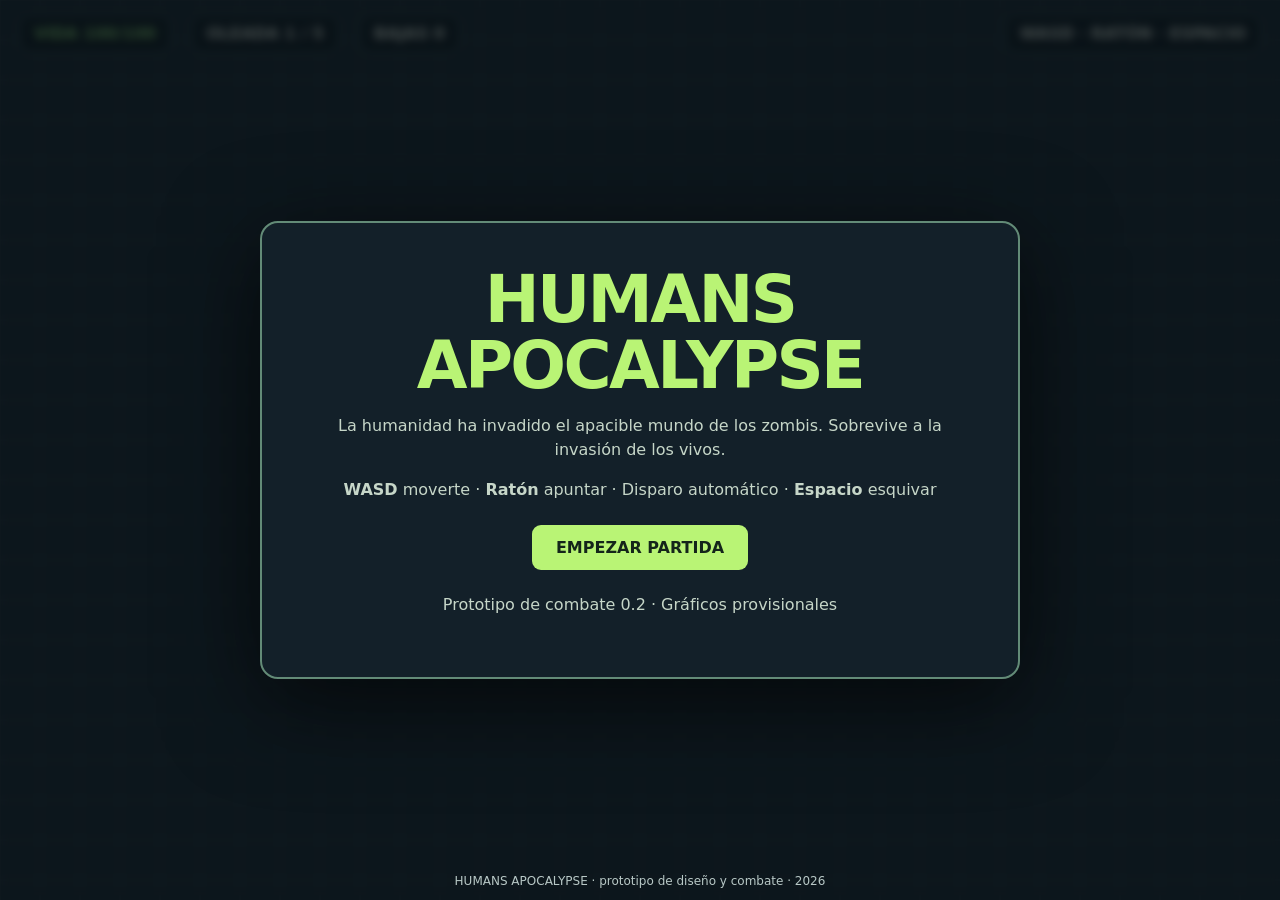
==== commit e3a64ae3: "feat: replace old prototype with Humans Apocalypse playable arena demo" ====
--- a/index.html
+++ b/index.html
@@ -1,628 +1,72 @@
 <!doctype html>
-<html lang="es">
-<head>
-<meta charset="utf-8">
-<meta name="viewport" content="width=device-width, initial-scale=1">
-
-<!-- ============================================================
-     PORTADA: vídeo tour con IA para pisos turísticos.
-     La web de fotos de producto está en producto.html.
-
-     CAMBIAR AQUÍ (lo mínimo para tener la web en marcha):
-       1. [TU NOMBRE O MARCA]  -> tu nombre o el de tu marca
-       2. 34XXXXXXXXX          -> tu WhatsApp con prefijo y sin espacios (ej. 34612345678)
-       3. +34 XXX XXX XXX      -> el mismo número, tal como quieres que se lea
-       4. TU_EMAIL@EJEMPLO.COM -> tu email
-       5. TU_CUENTA            -> tu usuario de Instagram (o borra el enlace, está marcado)
-       6. TU_ID_FORMSPREE      -> el id del formulario de Formspree
-       7. La URL de la web ya está puesta (https://didaco555.github.io/WorkflowProduct/):
-          cámbiala sólo si publicas en otro repositorio o con dominio propio.
-     Búscalo y reemplázalo con "buscar y reemplazar" del editor: aparece varias veces.
-     Los mismos datos están también en producto.html.
-     ============================================================ -->
-
-<title>Vídeo tour con IA para pisos turísticos y Airbnb | [TU NOMBRE O MARCA]</title>
-<meta name="description" content="Convierto las fotos de tu piso turístico en un vídeo tour para Instagram, tu web y WhatsApp. Sin grabar nada, en 72 horas y desde 69 €. Para anfitriones de Airbnb, gestores y casas rurales.">
-<meta name="author" content="[TU NOMBRE O MARCA]">
-<meta name="theme-color" content="#faf9f6">
-<link rel="canonical" href="https://didaco555.github.io/WorkflowProduct/">
-
-<!-- Open Graph: así se ve la tarjeta al pasar el enlace por WhatsApp -->
-<meta property="og:type" content="website">
-<meta property="og:locale" content="es_ES">
-<meta property="og:site_name" content="[TU NOMBRE O MARCA]">
-<meta property="og:title" content="Tu piso turístico en vídeo, sin grabar nada">
-<meta property="og:description" content="Me mandas las fotos de tu anuncio y en 72 horas te devuelvo un vídeo tour listo para Instagram, tu web y WhatsApp. Desde 69 €.">
-<meta property="og:url" content="https://didaco555.github.io/WorkflowProduct/">
-<!-- CAMBIAR: img/pisos/og.jpg (1200x630). La URL tiene que ser absoluta o WhatsApp no la lee. -->
-<meta property="og:image" content="https://didaco555.github.io/WorkflowProduct/img/pisos/og.jpg">
-<meta property="og:image:width" content="1200">
-<meta property="og:image:height" content="630">
-<meta property="og:image:alt" content="Tu piso turístico en vídeo, sin grabar nada">
-<meta name="twitter:card" content="summary_large_image">
-
-<link rel="icon" href="data:image/svg+xml,<svg xmlns='http://www.w3.org/2000/svg' viewBox='0 0 64 64'><rect width='64' height='64' rx='14' fill='%23c4562f'/><path d='M24 18v28l22-14z' fill='%23fff'/></svg>">
-
+<html lang="es"><head><meta charset="utf-8"><meta name="viewport" content="width=device-width,initial-scale=1"><title>Humans Apocalypse — Arena Prototype</title>
 <style>
-/* ============================================================
-   DISEÑO. Mismo estilo que producto.html: cambia --acento
-   y cambia la web entera.
-   ============================================================ */
-:root{
-  --fondo:#faf9f6;
-  --fondo-2:#f2efe9;
-  --tinta:#17140f;
-  --tinta-suave:#5b554c;
-  --linea:#e2ded4;
-  --acento:#c4562f;          /* CAMBIAR: color de acento */
-  --acento-oscuro:#a9461f;
-  --blanco:#fff;
-  --radio:14px;
-  --ancho:1120px;
-  --sombra:0 1px 2px rgba(23,20,15,.05), 0 12px 32px rgba(23,20,15,.07);
-  --fuente:-apple-system, BlinkMacSystemFont, "Segoe UI", Roboto, "Helvetica Neue", Arial, "Noto Sans", sans-serif;
-}
-*,*::before,*::after{box-sizing:border-box}
-html{scroll-behavior:smooth;scroll-padding-top:84px;-webkit-text-size-adjust:100%}
-body{margin:0;background:var(--fondo);color:var(--tinta);font-family:var(--fuente);font-size:17px;line-height:1.6;-webkit-font-smoothing:antialiased}
-img,video{max-width:100%;height:auto;display:block}
-a{color:inherit}
-h1,h2,h3{line-height:1.15;letter-spacing:-.02em;margin:0 0 .5em;font-weight:700}
-h1{font-size:clamp(2.1rem,6vw,3.6rem)}
-h2{font-size:clamp(1.6rem,4vw,2.4rem)}
-h3{font-size:1.15rem}
-p{margin:0 0 1em}
-:focus-visible{outline:3px solid var(--acento);outline-offset:3px;border-radius:6px}
-
-.contenedor{width:100%;max-width:var(--ancho);margin:0 auto;padding:0 20px}
-section{padding:clamp(56px,9vw,112px) 0;border-top:1px solid var(--linea)}
-section:first-of-type{border-top:0}
-.intro{max-width:620px;color:var(--tinta-suave);font-size:1.05rem}
-.etiqueta{display:inline-block;font-size:.78rem;font-weight:700;letter-spacing:.14em;text-transform:uppercase;color:var(--acento);margin:0 0 14px}
-.salta{position:absolute;left:-9999px}
-.salta:focus{left:12px;top:12px;z-index:100;background:var(--tinta);color:#fff;padding:10px 16px;border-radius:8px}
-.icono{display:none}
-
-/* ---- Botones ---- */
-.btn{display:inline-flex;align-items:center;justify-content:center;gap:9px;padding:15px 24px;border-radius:999px;border:1.5px solid transparent;font:inherit;font-weight:600;text-decoration:none;cursor:pointer;transition:transform .12s ease,background-color .15s ease,border-color .15s ease}
-.btn:hover{transform:translateY(-1px)}
-.btn-1{background:var(--acento);color:#fff}
-.btn-1:hover{background:var(--acento-oscuro)}
-.btn-2{background:transparent;color:var(--tinta);border-color:var(--linea)}
-.btn-2:hover{border-color:var(--tinta)}
-.btn-3{background:var(--tinta);color:#fff}
-.btn-grande{padding:19px 32px;font-size:1.05rem}
-.btn svg{width:20px;height:20px;flex:none;fill:currentColor}
-
-/* ---- Cabecera ---- */
-header{position:sticky;top:0;z-index:40;background:rgba(250,249,246,.92);backdrop-filter:saturate(180%) blur(12px);border-bottom:1px solid var(--linea)}
-.barra{display:flex;align-items:center;justify-content:space-between;gap:18px;height:64px}
-.marca{font-weight:700;letter-spacing:-.02em;text-decoration:none;font-size:1.05rem}
-.marca span{color:var(--acento)}
-nav ul{display:flex;gap:24px;list-style:none;margin:0;padding:0}
-nav a{text-decoration:none;color:var(--tinta-suave);font-size:.95rem}
-nav a:hover{color:var(--tinta)}
-nav .secundario a{color:var(--acento)}
-.nav-links,.header-cta{display:none}
-@media(min-width:960px){.nav-links{display:block}.header-cta{display:inline-flex}}
-
-/* ---- Hero ---- */
-.hero{padding:clamp(40px,7vw,88px) 0 clamp(48px,7vw,88px)}
-.hero-rejilla{display:grid;gap:44px;align-items:center}
-@media(min-width:900px){.hero-rejilla{grid-template-columns:1.15fr .85fr}}
-.hero h1{max-width:15ch}
-.hero .sub{font-size:clamp(1.05rem,2.3vw,1.3rem);color:var(--tinta-suave);max-width:44ch;margin-bottom:28px}
-.hero-botones{display:flex;flex-wrap:wrap;gap:12px}
-.hero-pie{margin:24px 0 0;font-size:.92rem;color:var(--tinta-suave)}
-
-/* Teléfono con el reel */
-.movil{
-  position:relative;width:min(290px,72vw);margin:0 auto;aspect-ratio:9/16;
-  border:10px solid var(--tinta);border-radius:38px;overflow:hidden;background:#000;
-  box-shadow:0 30px 60px rgba(23,20,15,.22)
-}
-.movil video{width:100%;height:100%;object-fit:cover}
-.movil::before{content:"";position:absolute;top:8px;left:50%;width:72px;height:18px;margin-left:-36px;border-radius:999px;background:var(--tinta);z-index:2}
-.movil-pie{text-align:center;font-size:.85rem;color:var(--tinta-suave);margin:14px 0 0}
-
-/* ---- De fotos a vídeo ---- */
-.demo{display:grid;gap:clamp(26px,4vw,40px);margin-top:36px}
-.fotos-cliente{display:grid;grid-template-columns:repeat(3,1fr);gap:10px;list-style:none;margin:0;padding:0}
-@media(min-width:700px){.fotos-cliente{grid-template-columns:repeat(5,1fr)}}
-.fotos-cliente img{border-radius:10px;aspect-ratio:3/2;object-fit:cover;width:100%}
-.flecha{display:flex;align-items:center;gap:12px;font-size:.92rem;color:var(--tinta-suave);margin:0}
-.flecha::before{content:"";width:34px;height:2px;background:var(--acento)}
-.video-grande{border-radius:var(--radio);overflow:hidden;box-shadow:var(--sombra);background:#000}
-.video-grande video{width:100%;aspect-ratio:16/9;object-fit:cover}
-.pie-suave{font-size:.93rem;color:var(--tinta-suave);margin:12px 0 0}
-
-/* ---- Rejillas de texto ---- */
-.rejilla-2{display:grid;gap:26px 44px;list-style:none;margin:36px 0 0;padding:0}
-@media(min-width:760px){.rejilla-2{grid-template-columns:1fr 1fr}}
-.rejilla-2 h3{margin-bottom:.3em}
-.rejilla-2 p{color:var(--tinta-suave);margin:0;font-size:.98rem}
-.gris{background:var(--fondo-2)}
-
-/* ---- Dónde lo usas ---- */
-.usos{display:grid;gap:16px;list-style:none;margin:36px 0 0;padding:0}
-@media(min-width:640px){.usos{grid-template-columns:1fr 1fr}}
-@media(min-width:960px){.usos{grid-template-columns:repeat(4,1fr)}}
-.usos li{background:var(--blanco);border:1px solid var(--linea);border-radius:var(--radio);padding:22px}
-.usos h3{font-size:1rem;margin-bottom:.35em}
-.usos p{margin:0;font-size:.94rem;color:var(--tinta-suave)}
-.nota{margin:26px 0 0;padding:18px 20px;border-left:3px solid var(--acento);background:var(--blanco);border-radius:0 10px 10px 0;font-size:.95rem;max-width:760px}
-.nota p{margin:0}
-
-/* ---- Packs ---- */
-.packs{display:grid;gap:22px;align-items:start;margin-top:40px}
-@media(min-width:900px){.packs{grid-template-columns:repeat(3,1fr)}}
-.pack{background:var(--blanco);border:1px solid var(--linea);border-radius:var(--radio);padding:30px 26px;display:flex;flex-direction:column;height:100%}
-.pack.destacado{border-color:var(--acento);box-shadow:var(--sombra);position:relative}
-@media(min-width:900px){.pack.destacado{transform:translateY(-10px)}}
-.pack .cinta{position:absolute;top:-13px;left:26px;background:var(--acento);color:#fff;font-size:.7rem;font-weight:700;letter-spacing:.12em;text-transform:uppercase;padding:5px 12px;border-radius:999px}
-.pack h3{font-size:.82rem;letter-spacing:.16em;text-transform:uppercase;color:var(--tinta-suave)}
-.precio{font-size:2.4rem;font-weight:700;letter-spacing:-.03em;margin:4px 0 18px}
-.precio small{font-size:1rem;font-weight:500;color:var(--tinta-suave)}
-.pack ul{list-style:none;margin:0 0 22px;padding:0;display:grid;gap:10px}
-.pack li{position:relative;padding-left:26px;font-size:.97rem}
-.pack li::before{content:"";position:absolute;left:0;top:.45em;width:14px;height:8px;border-left:2px solid var(--acento);border-bottom:2px solid var(--acento);transform:rotate(-45deg)}
-.pack .nota-pack{font-size:.93rem;color:var(--tinta-suave);margin:0 0 22px}
-.pack .btn{margin-top:auto;width:100%}
-.extras{margin:30px 0 0;padding:20px 22px;border:1px dashed var(--linea);border-radius:var(--radio);font-size:.95rem}
-.extras strong{display:block;margin-bottom:6px}
-.extras ul{list-style:none;margin:0;padding:0;display:flex;flex-wrap:wrap;gap:8px 26px;color:var(--tinta-suave)}
-.packs-pie{margin:22px 0 0;font-size:.95rem;color:var(--tinta-suave)}
-
-/* ---- Pasos ---- */
-.pasos{counter-reset:paso;display:grid;gap:clamp(24px,3vw,36px);list-style:none;margin:36px 0 0;padding:0}
-@media(min-width:820px){.pasos{grid-template-columns:repeat(3,1fr)}}
-.pasos li{counter-increment:paso}
-.pasos li::before{content:counter(paso);display:flex;align-items:center;justify-content:center;width:42px;height:42px;border-radius:50%;background:var(--acento);color:#fff;font-weight:700;margin-bottom:14px}
-.pasos h3{margin-bottom:.3em}
-.pasos p{color:var(--tinta-suave);margin:0;font-size:.98rem}
-
-/* ---- FAQ ---- */
-.faq{max-width:760px;margin-top:32px}
-.faq details{border-bottom:1px solid var(--linea)}
-.faq summary{cursor:pointer;list-style:none;padding:20px 40px 20px 0;position:relative;font-weight:600;font-size:1.05rem}
-.faq summary::-webkit-details-marker{display:none}
-.faq summary::after{content:"";position:absolute;right:8px;top:50%;width:11px;height:11px;margin-top:-8px;border-right:2px solid var(--tinta-suave);border-bottom:2px solid var(--tinta-suave);transform:rotate(45deg);transition:transform .2s ease}
-.faq details[open] summary::after{transform:rotate(-135deg);margin-top:-3px}
-.faq p{color:var(--tinta-suave);margin:0 0 20px;max-width:65ch}
-
-/* ---- Otra categoría: fotos de producto ---- */
-.otra{display:grid;gap:28px;align-items:center;background:var(--blanco);border:1px solid var(--linea);border-radius:var(--radio);padding:clamp(22px,4vw,40px)}
-@media(min-width:760px){.otra{grid-template-columns:220px 1fr}}
-.otra img{border-radius:10px;width:100%;max-width:220px}
-.otra h2{font-size:clamp(1.3rem,3vw,1.7rem)}
-.otra p{color:var(--tinta-suave)}
-
-/* ---- Contacto ---- */
-.contacto-cols{display:grid;gap:clamp(32px,5vw,64px);margin-top:40px}
-@media(min-width:880px){.contacto-cols{grid-template-columns:1fr 1fr;align-items:start}}
-.dato{margin:0 0 10px;font-size:1.02rem}
-form{background:var(--blanco);border:1px solid var(--linea);border-radius:var(--radio);padding:26px}
-label{display:block;font-weight:600;font-size:.92rem;margin:0 0 6px}
-label small{font-weight:400;color:var(--tinta-suave)}
-input,textarea,select{width:100%;font:inherit;color:inherit;background:var(--fondo);border:1px solid var(--linea);border-radius:10px;padding:13px 14px;margin-bottom:16px}
-textarea{min-height:100px;resize:vertical}
-input:focus,textarea:focus,select:focus{border-color:var(--acento);outline:none}
-form .btn{width:100%}
-.form-nota{font-size:.86rem;color:var(--tinta-suave);margin:14px 0 0;text-align:center}
-
-/* ---- Pie ---- */
-footer{border-top:1px solid var(--linea);padding:40px 0 100px;font-size:.92rem;color:var(--tinta-suave)}
-footer a{color:var(--tinta-suave)}
-.pie{display:flex;flex-wrap:wrap;gap:10px 24px;justify-content:space-between}
-
-/* ---- Botón flotante de WhatsApp (sólo móvil) ---- */
-.flotante{position:fixed;right:16px;bottom:16px;z-index:50;width:58px;height:58px;border-radius:50%;background:#25d366;color:#fff;display:flex;align-items:center;justify-content:center;box-shadow:0 6px 20px rgba(23,20,15,.28)}
-.flotante svg{width:30px;height:30px;fill:currentColor}
-@media(min-width:960px){.flotante{display:none}}
-
-@media(prefers-reduced-motion:reduce){
-  html{scroll-behavior:auto}
-  *{transition:none!important;animation:none!important}
-}
-</style>
-</head>
-
-<body>
-<!-- Icono de WhatsApp, se define una vez y se reutiliza con <use> -->
-<svg class="icono" aria-hidden="true"><symbol id="i-wa" viewBox="0 0 24 24"><path d="M12.04 2C6.58 2 2.13 6.45 2.13 11.91c0 1.75.46 3.46 1.32 4.97L2 22l5.25-1.38a9.9 9.9 0 0 0 4.79 1.22h.01c5.46 0 9.91-4.45 9.91-9.91 0-2.65-1.03-5.14-2.9-7.01A9.85 9.85 0 0 0 12.04 2m0 1.67c2.2 0 4.27.86 5.83 2.42a8.2 8.2 0 0 1 2.41 5.82c0 4.54-3.7 8.24-8.25 8.24-1.48 0-2.93-.4-4.19-1.15l-.3-.18-3.12.82.83-3.04-.2-.31a8.2 8.2 0 0 1-1.26-4.38c0-4.54 3.7-8.24 8.25-8.24m-2.6 3.98c-.16 0-.42.06-.64.3-.22.24-.85.83-.85 2.02s.87 2.34.99 2.5c.12.16 1.7 2.6 4.12 3.64.58.25 1.03.4 1.38.51.58.19 1.11.16 1.53.1.47-.07 1.43-.59 1.63-1.15.2-.56.2-1.04.14-1.15-.06-.1-.22-.16-.46-.28-.24-.12-1.43-.71-1.66-.79-.22-.08-.38-.12-.54.12-.16.24-.62.79-.76.95-.14.16-.28.18-.52.06-.24-.12-1.01-.37-1.93-1.19-.71-.64-1.2-1.42-1.34-1.66-.14-.24-.01-.37.11-.49.11-.11.24-.28.36-.42.12-.14.16-.24.24-.4.08-.16.04-.3-.02-.42-.06-.12-.54-1.31-.74-1.79-.19-.46-.39-.4-.54-.41h-.46Z"/></symbol></svg>
-
-<a class="salta" href="#contenido">Saltar al contenido</a>
-
-<header>
-  <div class="contenedor barra">
-    <!-- CAMBIAR: nombre o marca -->
-    <a class="marca" href="#inicio">[TU NOMBRE O MARCA]<span>.</span></a>
-    <nav class="nav-links" aria-label="Principal">
-      <ul>
-        <li><a href="#demo">Ejemplo</a></li>
-        <li><a href="#packs">Precios</a></li>
-        <li><a href="#como-funciona">Cómo funciona</a></li>
-        <li><a href="#faq">Preguntas</a></li>
-        <li><a href="#contacto">Contacto</a></li>
-        <li class="secundario"><a href="producto.html">Fotos de producto</a></li>
-      </ul>
-    </nav>
-    <a class="btn btn-1 header-cta" href="https://wa.me/34XXXXXXXXX?text=Hola%2C%20quiero%20el%20clip%20gratis%20de%20mi%20piso.">Escríbeme</a>
-  </div>
-</header>
-
-<main id="contenido">
-
-<!-- ============ 1. HERO ============ -->
-<section id="inicio" class="hero">
-  <div class="contenedor hero-rejilla">
-    <div>
-      <p class="etiqueta">Vídeo tour para alquiler turístico</p>
-      <h1>Tu piso turístico en vídeo, sin grabar nada.</h1>
-      <p class="sub">Me mandas las fotos de tu anuncio y en 72 horas te devuelvo un vídeo tour listo para Instagram, tu web y WhatsApp.</p>
-      <div class="hero-botones">
-        <a class="btn btn-1 btn-grande" href="https://wa.me/34XXXXXXXXX?text=Hola%2C%20te%20mando%205%20fotos%20de%20mi%20piso%20para%20el%20clip%20gratis.">
-          <svg aria-hidden="true"><use href="#i-wa"/></svg>
-          Mándame 5 fotos y te hago un clip gratis
-        </a>
-        <a class="btn btn-2 btn-grande" href="#packs">Ver precios</a>
-      </div>
-      <!-- CAMBIAR: precio de entrada si cambias los packs -->
-      <p class="hero-pie">Desde 69 €. Para anfitriones de Airbnb, gestores de pisos turísticos y casas rurales de toda España.</p>
-    </div>
-
-    <!-- CAMBIAR: video/reel-vertical.mp4 (9:16) y su portada img/pisos/poster-reel.jpg -->
-    <div>
-      <div class="movil">
-        <video id="reel" src="video/reel-vertical.mp4" poster="img/pisos/poster-reel.jpg" width="720" height="1280"
-               autoplay muted loop playsinline preload="metadata"
-               aria-label="Ejemplo de reel vertical de un piso turístico, hecho a partir de fotos"></video>
-      </div>
-      <p class="movil-pie">Reel vertical para Instagram y TikTok</p>
-    </div>
-  </div>
-</section>
-
-<!-- ============ 2. DE FOTOS A VÍDEO ============
-     CAMBIAR: img/pisos/foto-1.jpg ... foto-5.jpg (fotos originales del piso)
-     y video/tour-horizontal.mp4 + img/pisos/poster-tour.jpg (el resultado).
-     ================================================ -->
-<section id="demo">
-  <div class="contenedor">
-    <p class="etiqueta">De fotos a vídeo</p>
-    <h2>Esto es lo que me mandas y esto es lo que recibes.</h2>
-    <p class="intro">Las fotos que ya tienes, aunque sean las de tu anuncio. Con ellas monto un recorrido como si entraras por la puerta.</p>
-
-    <div class="demo">
-      <div>
-        <ul class="fotos-cliente" aria-label="Fotos originales del piso">
-          <li><img src="img/pisos/foto-1.jpg" width="900" height="600" loading="lazy" alt="Foto original del salón"></li>
-          <li><img src="img/pisos/foto-2.jpg" width="900" height="600" loading="lazy" alt="Foto original de la cocina"></li>
-          <li><img src="img/pisos/foto-3.jpg" width="900" height="600" loading="lazy" alt="Foto original del dormitorio"></li>
-          <li><img src="img/pisos/foto-4.jpg" width="900" height="600" loading="lazy" alt="Foto original del baño"></li>
-          <li><img src="img/pisos/foto-5.jpg" width="900" height="600" loading="lazy" alt="Foto original de la terraza"></li>
-        </ul>
-        <p class="pie-suave">Las 5 fotos de partida.</p>
-      </div>
-
-      <p class="flecha">Se convierten en esto</p>
-
-      <figure style="margin:0">
-        <div class="video-grande">
-          <video src="video/tour-horizontal.mp4" poster="img/pisos/poster-tour.jpg" width="1280" height="720"
-                 controls playsinline preload="none"
-                 aria-label="Ejemplo de vídeo tour horizontal de un piso turístico, hecho a partir de las cinco fotos"></video>
-        </div>
-        <figcaption class="pie-suave">Vídeo tour en horizontal para tu web, Google y WhatsApp. Dale al play.</figcaption>
-      </figure>
-    </div>
-  </div>
-</section>
-
-<!-- ============ 3. QUÉ GANAS ============ -->
-<section id="que-ganas" class="gris">
-  <div class="contenedor">
-    <p class="etiqueta">Qué gana tu piso con un vídeo</p>
-    <h2>Las fotos enseñan el piso. El vídeo hace que alguien se imagine dentro.</h2>
-    <ul class="rejilla-2">
-      <li>
-        <h3>Destacas entre anuncios que parecen iguales</h3>
-        <p>En Instagram y TikTok un alojamiento se descubre en vídeo, no en una galería de fotos. Un recorrido de 30 segundos para el dedo; una foto suelta, no.</p>
-      </li>
-      <li>
-        <h3>El huésped entiende el piso antes de llegar</h3>
-        <p>Ve cómo se pasa del salón a la cocina y qué hay en la terraza. Menos preguntas por mensaje y menos «no era como en las fotos».</p>
-      </li>
-      <li>
-        <h3>Reservas directas, sin comisión de plataforma</h3>
-        <p>Un vídeo en tus redes o en tu web lleva a gente a escribirte a ti. Cada reserva directa es una reserva que no pasa por la comisión.</p>
-      </li>
-      <li>
-        <h3>Contenido para meses sin volver a grabar</h3>
-        <p>Del mismo tour salen el vídeo largo y los cortes en vertical para ir publicando. Y si cambias la decoración, me mandas fotos nuevas.</p>
-      </li>
-    </ul>
-  </div>
-</section>
-
-<!-- ============ 4. DÓNDE LO USAS ============ -->
-<section id="donde">
-  <div class="contenedor">
-    <p class="etiqueta">Dónde lo usas</p>
-    <h2>Un vídeo, cuatro sitios donde trabaja por ti.</h2>
-    <ul class="usos">
-      <li><h3>Instagram y TikTok</h3><p>El reel vertical, para la cuenta del alojamiento o para promocionarlo con anuncios.</p></li>
-      <li><h3>Tu web y Google</h3><p>El tour horizontal en tu web de reservas y en tu ficha de Google.</p></li>
-      <li><h3>WhatsApp y email</h3><p>Se lo mandas a quien te pregunta por fechas. Lo ve en el móvil y decide antes.</p></li>
-      <li><h3>Portales que admiten vídeo</h3><p>Como Vrbo o los portales de alquiler de temporada que dejan subir un vídeo al anuncio.</p></li>
-    </ul>
-    <div class="nota">
-      <p><strong>Ojo con Airbnb:</strong> en la mayoría de anuncios Airbnb no deja subir vídeo, sólo fotos. Por eso el vídeo trabaja fuera: donde la gente descubre tu piso antes de ir a reservarlo. Prefiero decírtelo ahora a que lo descubras después.</p>
-    </div>
-  </div>
-</section>
-
-<!-- ============ 5. PACKS ============
-     CAMBIAR: precios, lo que incluye cada pack, los extras y los plazos.
-     ================================= -->
-<section id="packs">
-  <div class="contenedor">
-    <p class="etiqueta">Packs</p>
-    <h2>Precios claros. Cuesta lo que una o dos noches de reserva.</h2>
-    <p class="intro">Precios sin IVA. Pagas cuando lo ves: te enseño el vídeo con marca de agua y, si te convence, te lo mando limpio.</p>
-
-    <div class="packs">
-      <article class="pack">
-        <h3>Reel</h3>
-        <p class="precio">69 <small>€</small></p>
-        <ul>
-          <li>Hasta 12 fotos</li>
-          <li>1 vídeo vertical de 20 a 30 s (9:16)</li>
-          <li>Música libre de derechos</li>
-          <li>Textos: nombre, zona y plazas</li>
-          <li>1 ronda de cambios</li>
-          <li>Entrega en 72 h</li>
-        </ul>
-        <p class="nota-pack">Para empezar a publicar en Instagram y TikTok.</p>
-        <a class="btn btn-2" href="https://wa.me/34XXXXXXXXX?text=Hola%2C%20me%20interesa%20el%20pack%20REEL%20de%2069%20%E2%82%AC.">Quiero el Reel</a>
-      </article>
-
-      <article class="pack destacado">
-        <span class="cinta">El que más se pide</span>
-        <h3>Tour completo</h3>
-        <p class="precio">139 <small>€</small></p>
-        <ul>
-          <li>Hasta 25 fotos</li>
-          <li>Vídeo tour de 45 a 60 s en horizontal (16:9)</li>
-          <li>Versión vertical para reels (9:16)</li>
-          <li>Textos por estancia y tu contacto al final</li>
-          <li>Música libre de derechos</li>
-          <li>2 rondas de cambios</li>
-          <li>Entrega en 72 h</li>
-        </ul>
-        <a class="btn btn-1" href="https://wa.me/34XXXXXXXXX?text=Hola%2C%20me%20interesa%20el%20pack%20TOUR%20COMPLETO%20de%20139%20%E2%82%AC.">Quiero el Tour completo</a>
-      </article>
-
-      <article class="pack">
-        <h3>Gestores</h3>
-        <p class="precio"><small>desde</small> 99 <small>€/piso</small></p>
-        <ul>
-          <li>A partir de 3 alojamientos</li>
-          <li>Tour completo de cada uno</li>
-          <li>Mismo estilo en toda tu cartera</li>
-          <li>Tu logo en todos los vídeos</li>
-          <li>Entregas por lotes</li>
-        </ul>
-        <p class="nota-pack">Para gestoras y propietarios con varios alojamientos.</p>
-        <a class="btn btn-2" href="https://wa.me/34XXXXXXXXX?text=Hola%2C%20gestiono%20varios%20alojamientos%20y%20me%20interesa%20el%20pack%20GESTORES.">Hablemos de tus pisos</a>
-      </article>
-    </div>
-
-    <div class="extras">
-      <strong>Extras para cualquier pack</strong>
-      <ul>
-        <li>Voz en off · +39 €</li>
-        <li>Textos también en inglés · +15 €</li>
-        <li>Entrega en 24 h · +25 €</li>
-      </ul>
-    </div>
-    <p class="packs-pie">¿Hotel, casa rural con varias habitaciones o algo distinto? <a href="#contacto">Escríbeme y lo ajustamos.</a></p>
-  </div>
-</section>
-
-<!-- ============ 6. CÓMO FUNCIONA ============ -->
-<section id="como-funciona">
-  <div class="contenedor">
-    <p class="etiqueta">Cómo funciona</p>
-    <h2>Tres pasos y no tienes que moverte de casa.</h2>
-    <ol class="pasos">
-      <li>
-        <h3>Me mandas las fotos</h3>
-        <p>Por WhatsApp o por email. Las de tu anuncio valen. Con 10 fotos ya se puede hacer un buen recorrido.</p>
-      </li>
-      <li>
-        <h3>Monto el recorrido</h3>
-        <p>Ordeno las estancias como si entraras por la puerta, genero los movimientos de cámara, elijo la música y escribo los textos.</p>
-      </li>
-      <li>
-        <h3>Lo ves y te lo entrego</h3>
-        <p>Te lo enseño con marca de agua, ajustamos lo que quieras y te lo mando en horizontal y en vertical.</p>
-      </li>
-    </ol>
-  </div>
-</section>
-
-<!-- ============ 7. POR QUÉ CONMIGO ============ -->
-<section id="por-que" class="gris">
-  <div class="contenedor">
-    <p class="etiqueta">Por qué conmigo</p>
-    <h2>Un vídeo que vende tu piso tal como es.</h2>
-    <ul class="rejilla-2">
-      <li>
-        <h3>Tu piso sale como es</h3>
-        <p>No invento metros, ni vistas, ni muebles. Reviso cada plano y descarto los que la IA deforma. Un vídeo que engaña se paga en reseñas.</p>
-      </li>
-      <li>
-        <h3>Lo ves antes de pagar</h3>
-        <p>Te lo enseño con marca de agua. Si no te convence, no pagas nada.</p>
-      </li>
-      <li>
-        <h3>Hablas conmigo, en español</h3>
-        <p>Persona real, sin intermediarios ni traducciones. Me escribes por WhatsApp y te contesto yo.</p>
-      </li>
-      <li>
-        <h3>Rápido y en los dos formatos</h3>
-        <p>En 72 horas tienes el vídeo en horizontal para tu web y en vertical para las redes.</p>
-      </li>
-    </ul>
-  </div>
-</section>
-
-<!-- ============ 8. PREGUNTAS FRECUENTES ============ -->
-<section id="faq">
-  <div class="contenedor">
-    <p class="etiqueta">Preguntas frecuentes</p>
-    <h2>Lo que me suelen preguntar.</h2>
-    <div class="faq">
-      <details name="faq">
-        <summary>¿Puedo subir el vídeo a mi anuncio de Airbnb?</summary>
-        <p>En la mayoría de anuncios, no: Airbnb sólo deja subir fotos. El vídeo se usa donde la gente descubre tu alojamiento antes de reservar: Instagram, TikTok, tu web, tu ficha de Google, WhatsApp y los portales que sí admiten vídeo.</p>
-      </details>
-      <details name="faq">
-        <summary>¿Qué fotos necesito mandarte?</summary>
-        <p>Entre 10 y 25, en horizontal y con buena luz. Una o dos por estancia, más la fachada, la terraza o las vistas si las tienes. Las de tu anuncio de Airbnb valen perfectamente.</p>
-      </details>
-      <details name="faq">
-        <summary>¿Se nota que está hecho con IA?</summary>
-        <p>La IA genera el movimiento de cámara a partir de tus fotos. Yo reviso cada plano y descarto los que cambian algo del piso, como una puerta que se mueve o una lámpara que aparece. Lo que se ve es tu piso.</p>
-      </details>
-      <details name="faq">
-        <summary>¿Y si no me gusta el resultado?</summary>
-        <p>Te lo enseño con marca de agua antes de pagar. Cada pack incluye rondas de cambios, y si aun así no te convence, no pagas.</p>
-      </details>
-      <details name="faq">
-        <summary>¿Cuánto tardas?</summary>
-        <p>72 horas desde que tengo las fotos. Si lo necesitas antes, la entrega en 24 horas cuesta 25 € más.</p>
-      </details>
-      <details name="faq">
-        <summary>¿Y la música? ¿Me pueden bloquear el vídeo?</summary>
-        <!-- CAMBIAR: ajusta esta respuesta a la licencia de música que uses de verdad -->
-        <p>Uso música libre de derechos con licencia para uso comercial, así que puedes publicarlo en redes y en tu web sin problemas.</p>
-      </details>
-      <details name="faq">
-        <summary>Tengo varios pisos, ¿me haces precio?</summary>
-        <p>Sí. A partir de 3 alojamientos el tour completo sale desde 99 € por piso, con el mismo estilo para todos y tu logo. Escríbeme con cuántos son y te digo.</p>
-      </details>
-      <details name="faq">
-        <summary>¿Sirve para casas rurales y apartamentos de montaña?</summary>
-        <p>Sí, y lucen especialmente bien: exteriores, chimenea, vistas. Funciona para cualquier alojamiento que tenga buenas fotos de partida.</p>
-      </details>
-    </div>
-  </div>
-</section>
-
-<!-- ============ 9. OTRA CATEGORÍA: FOTOS DE PRODUCTO ============ -->
-<section id="producto">
-  <div class="contenedor">
-    <div class="otra">
-      <img src="img/catalogo.jpg" width="900" height="1200" loading="lazy" alt="Ejemplo de foto de catálogo: una botella sobre fondo neutro">
-      <div>
-        <p class="etiqueta">También hago</p>
-        <h2>Fotos de producto para marcas con tienda online.</h2>
-        <p>Fotos de catálogo, de ambiente y creatividades para anuncios, hechas a partir de las fotos que ya tienes de tus productos.</p>
-        <a class="btn btn-2" href="producto.html">Ver fotos de producto</a>
-      </div>
-    </div>
-  </div>
-</section>
-
-<!-- ============ 10. CONTACTO ============ -->
-<section id="contacto">
-  <div class="contenedor">
-    <p class="etiqueta">Contacto</p>
-    <h2>Mándame 5 fotos y te hago un clip gratis.</h2>
-    <p class="intro">Sin compromiso: me pasas cinco fotos de tu piso y te devuelvo un clip de unos 10 segundos para que veas cómo queda antes de pagar nada.</p>
-
-    <div class="contacto-cols">
-      <div>
-        <a class="btn btn-1 btn-grande" href="https://wa.me/34XXXXXXXXX?text=Hola%2C%20te%20mando%205%20fotos%20de%20mi%20piso%20para%20el%20clip%20gratis.">
-          <svg aria-hidden="true"><use href="#i-wa"/></svg>
-          Escríbeme por WhatsApp
-        </a>
-        <!-- CAMBIAR: teléfono, email e Instagram -->
-        <p class="dato" style="margin-top:26px"><strong>WhatsApp:</strong> <a href="https://wa.me/34XXXXXXXXX">+34 XXX XXX XXX</a></p>
-        <p class="dato"><strong>Email:</strong> <a href="mailto:TU_EMAIL@EJEMPLO.COM">TU_EMAIL@EJEMPLO.COM</a></p>
-        <!-- CAMBIAR o BORRAR esta línea entera si no tienes Instagram -->
-        <p class="dato"><strong>Instagram:</strong> <a href="https://instagram.com/TU_CUENTA" rel="me noopener">@TU_CUENTA</a></p>
-        <p class="dato" style="color:var(--tinta-suave)">Solsona (Lleida) · trabajo con alojamientos de toda España.</p>
-      </div>
-
-      <!-- CAMBIAR: pon tu endpoint de Formspree en action="..." -->
-      <form action="https://formspree.io/f/TU_ID_FORMSPREE" method="POST">
-        <h3 style="margin-top:0">O déjame tus datos</h3>
-        <label for="nombre">Nombre</label>
-        <input id="nombre" name="nombre" type="text" autocomplete="name" required>
-
-        <label for="email">Email</label>
-        <input id="email" name="email" type="email" autocomplete="email" required>
-
-        <label for="anuncio">Enlace a tu anuncio <small>(opcional)</small></label>
-        <input id="anuncio" name="anuncio" type="url" inputmode="url" placeholder="https://www.airbnb.es/rooms/...">
-
-        <label for="alojamientos">¿Cuántos alojamientos tienes?</label>
-        <select id="alojamientos" name="alojamientos">
-          <option>1</option>
-          <option>2 o 3</option>
-          <option>De 4 a 10</option>
-          <option>Más de 10</option>
-        </select>
-
-        <label for="mensaje">Cuéntame algo más <small>(opcional)</small></label>
-        <textarea id="mensaje" name="mensaje" placeholder="Apartamento de 2 habitaciones en la costa. Quiero un reel para Instagram."></textarea>
-
-        <input type="hidden" name="_subject" value="Nuevo contacto: vídeo tour">
-        <input type="text" name="_gotcha" tabindex="-1" autocomplete="off" aria-hidden="true" style="display:none">
-
-        <button class="btn btn-3" type="submit">Enviar</button>
-        <p class="form-nota">Te contesto el mismo día. Si prefieres, mándame las fotos directamente por WhatsApp.</p>
-      </form>
-    </div>
-  </div>
-</section>
-
-</main>
-
-<footer>
-  <div class="contenedor pie">
-    <p style="margin:0">© <span id="anio">2026</span> [TU NOMBRE O MARCA] · Solsona (Lleida)</p>
-    <p style="margin:0">
-      <a href="https://wa.me/34XXXXXXXXX">WhatsApp</a> ·
-      <a href="mailto:TU_EMAIL@EJEMPLO.COM">Email</a> ·
-      <!-- CAMBIAR o BORRAR si no tienes Instagram -->
-      <a href="https://instagram.com/TU_CUENTA" rel="me noopener">Instagram</a> ·
-      <a href="producto.html">Fotos de producto</a>
-    </p>
-  </div>
-</footer>
-
-<a class="flotante" href="https://wa.me/34XXXXXXXXX?text=Hola%2C%20te%20mando%205%20fotos%20de%20mi%20piso%20para%20el%20clip%20gratis." aria-label="Escríbeme por WhatsApp">
-  <svg aria-hidden="true"><use href="#i-wa"/></svg>
-</a>
-
+:root{color-scheme:dark;font-family:system-ui,-apple-system,Segoe UI,sans-serif}*{box-sizing:border-box}body{margin:0;background:#0d1319;color:#eff8e9;overflow:hidden}
+canvas{display:block;width:100vw;height:100vh;cursor:crosshair;background:#151f27}
+#hud{position:fixed;top:15px;left:20px;right:20px;display:flex;gap:22px;align-items:center;pointer-events:none;font-weight:800;text-shadow:0 2px 4px #000}
+#hud>div{background:#091117bb;padding:8px 13px;border:1px solid #52736a;border-radius:10px}
+#life{color:#9ae980}#timer{margin-left:auto}
+#panel{position:fixed;inset:0;display:grid;place-items:center;background:#071015b8;backdrop-filter:blur(5px)}
+#panel.hidden{display:none}#modal{width:min(760px,94vw);max-height:90vh;overflow:auto;background:#132029;border:2px solid #638b77;border-radius:18px;padding:clamp(20px,5vw,44px);box-shadow:0 22px 95px #000a;text-align:center}
+h1{font-size:clamp(2rem,6vw,4.1rem);line-height:1;margin:0 0 10px;color:#b9f475;letter-spacing:-.04em}h2{font-size:2rem;margin:5px 0 16px}.sub{color:#c6d6c8;line-height:1.5}button{font:inherit;font-weight:800;background:#b9f475;color:#14251a;border:0;border-radius:9px;padding:13px 24px;cursor:pointer;margin:7px}button:hover,button:focus-visible{background:#fff;outline:2px solid #b9f475}#choices{display:flex;flex-wrap:wrap;justify-content:center;gap:8px}#choices button{background:#203c3c;color:#f0fff2;border:1px solid #8fae95;max-width:220px;min-height:120px;flex:1 1 175px;text-align:left}#choices button:hover{background:#356054}small{display:block;font-weight:400;line-height:1.4;margin-top:9px;color:#d3dfdb}
+footer{position:fixed;bottom:12px;left:0;right:0;text-align:center;font-size:12px;color:#b8c8c6;pointer-events:none}
+@media(max-width:650px){#hud{font-size:12px;gap:5px;left:6px;right:6px}#hud>div{padding:6px}#timer{display:none}footer{display:none}}
+</style></head><body>
+<canvas id="game" aria-label="Arena de Humans Apocalypse"></canvas>
+<div id="hud"><div id="life">VIDA 100/100</div><div id="wave">OLEADA 1 / 5</div><div id="kills">BAJAS 0</div><div id="timer">WASD · RATÓN · ESPACIO</div></div>
+<section id="panel"><div id="modal"><h1>HUMANS APOCALYPSE</h1><p class="sub">La humanidad ha invadido el apacible mundo de los zombis. Sobrevive a la invasión de los vivos.</p><p class="sub"><b>WASD</b> moverte · <b>Ratón</b> apuntar · Disparo automático · <b>Espacio</b> esquivar</p><button id="start">EMPEZAR PARTIDA</button><p class="sub">Prototipo de combate 0.2 · Gráficos provisionales</p></div></section>
+<footer>HUMANS APOCALYPSE · prototipo de diseño y combate · 2026</footer>
 <script>
-(function () {
-  /* Si la persona tiene activado "reducir movimiento", el reel no arranca solo */
-  var reel = document.getElementById('reel');
-  if (reel && window.matchMedia && window.matchMedia('(prefers-reduced-motion: reduce)').matches) {
-    reel.removeAttribute('autoplay');
-    reel.pause();
-    reel.setAttribute('controls', '');
-  }
-
-  /* Año del pie, para no tener que tocarlo cada enero */
-  var anio = document.getElementById('anio');
-  if (anio) anio.textContent = new Date().getFullYear();
+(()=>{'use strict';
+const canvas=document.getElementById('game'),ctx=canvas.getContext('2d'),panel=document.getElementById('panel'),modal=document.getElementById('modal');
+const hud={life:document.getElementById('life'),wave:document.getElementById('wave'),kills:document.getElementById('kills')};
+let W=innerWidth,H=innerHeight,dpr=1,last=0,state='menu',wave=1,remaining=0,spawnClock=0,elapsed=0,kills=0,shake=0;
+let player,enemies=[],bullets=[],drops=[],particles=[];
+const keys=new Set(),mouse={x:innerWidth/2,y:innerHeight/2};
+const upgrades=[
+{name:'Músculos podridos',description:'+25% de daño de proyectiles',apply:p=>p.damage*=1.25},
+{name:'Pies ligeros',description:'+16% de velocidad',apply:p=>p.speed*=1.16},
+{name:'Mandíbula de hierro',description:'+25 puntos de vida máxima y curación',apply:p=>{p.maxHp+=25;p.hp=Math.min(p.maxHp,p.hp+25)}},
+{name:'Dedos nerviosos',description:'+20% de cadencia',apply:p=>p.rate*=1.2},
+{name:'Bilis explosiva',description:'Proyectiles más grandes y penetrantes',apply:p=>{p.size+=2;p.pierce++}},
+{name:'Mutación regenerativa',description:'Regeneras lentamente vida',apply:p=>p.regen+=1.5},
+{name:'Piernas de ultratumba',description:'Recarga de esquiva más rápida',apply:p=>p.dashMax*=.78},
+{name:'Doble dentellada',description:'Un proyectil extra por disparo',apply:p=>p.shots++},
+{name:'Mal aliento',description:'+30% de velocidad de disparos',apply:p=>p.bulletSpeed*=1.3}
+];
+function resize(){dpr=Math.min(2,devicePixelRatio||1);W=innerWidth;H=innerHeight;canvas.width=Math.round(W*dpr);canvas.height=Math.round(H*dpr);ctx.setTransform(dpr,0,0,dpr,0,0)}
+addEventListener('resize',resize);resize();
+addEventListener('keydown',e=>{keys.add(e.key.toLowerCase());if([' ','arrowup','arrowdown','arrowleft','arrowright'].includes(e.key.toLowerCase()))e.preventDefault();if(e.key==='Escape'&&state==='playing'){state='paused';show('PAUSA','La invasión puede esperar.',[{label:'CONTINUAR',onClick:()=>{state='playing';panel.classList.add('hidden')}}])}else if(e.key==='Escape'&&state==='paused'){state='playing';panel.classList.add('hidden')}});
+addEventListener('keyup',e=>keys.delete(e.key.toLowerCase()));
+addEventListener('mousemove',e=>{mouse.x=e.clientX;mouse.y=e.clientY});
+document.getElementById('start').onclick=start;
+function rand(a,b){return a+Math.random()*(b-a)}function clamp(v,a,b){return Math.max(a,Math.min(b,v))}
+function start(){wave=1;kills=0;elapsed=0;enemies=[];bullets=[];drops=[];particles=[];player={x:W/2,y:H/2,r:17,hp:100,maxHp:100,speed:220,damage:22,rate:2.9,cd:0,size:5,pierce:0,shots:1,regen:0,bulletSpeed:640,dash:0,dashMax:2,invuln:0,dx:0,dy:0};beginWave()}
+function beginWave(){state='playing';panel.classList.add('hidden');remaining=7+wave*5;spawnClock=.25;enemies=[];bullets=[];drops=[]}
+function show(title,desc,buttons){modal.replaceChildren();const h=document.createElement('h2');h.textContent=title;const p=document.createElement('p');p.className='sub';p.textContent=desc;const group=document.createElement('div');group.id='choices';for(const item of buttons){const b=document.createElement('button');b.textContent=item.label;if(item.desc){const sm=document.createElement('small');sm.textContent=item.desc;b.appendChild(sm)}b.onclick=item.onClick;group.appendChild(b)}modal.append(h,p,group);panel.classList.remove('hidden')}
+function endWave(){state='upgrade';if(wave>=5){state='victory';show('¡HAS SOBREVIVIDO!','Has defendido tu barrio de los humanos. Bajas: '+kills+'. Esta es una demo de cinco oleadas.',[{label:'VOLVER A JUGAR',onClick:start}]);return}let options=[...upgrades].sort(()=>Math.random()-.5).slice(0,3);show('OLEADA '+wave+' SUPERADA','Elige una mutación para seguir sobreviviendo.',options.map(o=>({label:o.name,desc:o.description,onClick:()=>{o.apply(player);player.hp=Math.min(player.maxHp,player.hp+12);wave++;beginWave()}})))}
+function spawn(){const side=Math.floor(rand(0,4)),x=side===0?-30:side===1?W+30:rand(0,W),y=side===2?-30:side===3?H+30:rand(0,H);const roll=Math.random();const type=roll<.25?'runner':roll<.45?'tank':'office';const stats=type==='runner'?{speed:125,hp:26,r:12,damage:12}:type==='tank'?{speed:55,hp:110,r:23,damage:18}:{speed:75,hp:50,r:17,damage:10};enemies.push({x,y,type,...stats,maxHp:stats.hp,hit:0,att:0})}
+function burst(x,y,color,n=8){for(let i=0;i<n;i++)particles.push({x,y,vx:rand(-130,130),vy:rand(-130,130),life:rand(.15,.48),color})}
+function shot(){const angle=Math.atan2(mouse.y-player.y,mouse.x-player.x);for(let i=0;i<player.shots;i++){const spread=(i-(player.shots-1)/2)*.16,a=angle+spread;bullets.push({x:player.x+Math.cos(a)*19,y:player.y+Math.sin(a)*19,vx:Math.cos(a)*player.bulletSpeed,vy:Math.sin(a)*player.bulletSpeed,r:player.size,pierce:player.pierce,hit:new Set(),life:1.5})}burst(player.x+Math.cos(angle)*22,player.y+Math.sin(angle)*22,'#c8ff74',3)}
+function update(dt){if(state!=='playing')return;elapsed+=dt;player.cd-=dt;player.invuln-=dt;player.dash=Math.max(0,player.dash-dt);player.hp=Math.min(player.maxHp,player.hp+player.regen*dt);
+let vx=(keys.has('d')||keys.has('arrowright')?1:0)-(keys.has('a')||keys.has('arrowleft')?1:0);let vy=(keys.has('s')||keys.has('arrowdown')?1:0)-(keys.has('w')||keys.has('arrowup')?1:0);const len=Math.hypot(vx,vy)||1;vx/=len;vy/=len;
+if((keys.has(' ')||keys.has('shift'))&&player.dash<=0&&(vx||vy)){player.dx=vx;player.dy=vy;player.dash=player.dashMax;player.invuln=.24;player.boost=.16}
+const boost=player.boost>0?3.3:1;player.boost=Math.max(0,(player.boost||0)-dt);player.x=clamp(player.x+vx*player.speed*boost*dt,20,W-20);player.y=clamp(player.y+vy*player.speed*boost*dt,20,H-20);
+if(player.cd<=0){shot();player.cd=1/player.rate}
+spawnClock-=dt;if(remaining>0&&spawnClock<=0){spawn();remaining--;spawnClock=Math.max(.24,.88-wave*.11)}
+for(const e of enemies){e.hit=Math.max(0,e.hit-dt);e.att-=dt;let dx=player.x-e.x,dy=player.y-e.y,dist=Math.hypot(dx,dy)||1;e.x+=dx/dist*e.speed*dt;e.y+=dy/dist*e.speed*dt;if(dist<player.r+e.r&&e.att<=0&&player.invuln<=0){player.hp-=e.damage;e.att=.9;player.invuln=.52;shake=10;burst(player.x,player.y,'#ff7780',12);if(player.hp<=0){state='dead';show('TE HAN EXTERMINADO','Los humanos han conquistado tu barrio. Oleada '+wave+' · Bajas '+kills,[{label:'REINTENTAR',onClick:start}]);break}}}
+for(const b of bullets){b.x+=b.vx*dt;b.y+=b.vy*dt;b.life-=dt;for(const e of enemies){if(e.hp<=0||b.hit.has(e))continue;const d=Math.hypot(b.x-e.x,b.y-e.y);if(d<e.r+b.r){b.hit.add(e);e.hp-=player.damage;e.hit=.12;burst(b.x,b.y,'#c9fa73',4);if(e.hp<=0){kills++;burst(e.x,e.y,'#85d97a',15);if(Math.random()<.13)drops.push({x:e.x,y:e.y,r:9});}if(b.pierce--<=0){b.life=0;break}}}}
+enemies=enemies.filter(e=>e.hp>0);bullets=bullets.filter(b=>b.life>0&&b.x>-60&&b.x<W+60&&b.y>-60&&b.y<H+60);
+for(let i=drops.length-1;i>=0;i--){const d=drops[i];if(Math.hypot(d.x-player.x,d.y-player.y)<player.r+d.r){player.hp=Math.min(player.maxHp,player.hp+19);burst(d.x,d.y,'#f4f78a',8);drops.splice(i,1)}}
+for(const p of particles){p.x+=p.vx*dt;p.y+=p.vy*dt;p.life-=dt}particles=particles.filter(p=>p.life>0);shake=Math.max(0,shake-dt*35);
+hud.life.textContent='VIDA '+Math.ceil(Math.max(0,player.hp))+'/'+player.maxHp;hud.wave.textContent='OLEADA '+wave+' / 5';hud.kills.textContent='BAJAS '+kills;if(state==='playing'&&remaining===0&&enemies.length===0)endWave()}
+function draw(){ctx.save();ctx.clearRect(0,0,W,H);ctx.fillStyle='#1c2930';ctx.fillRect(0,0,W,H);ctx.strokeStyle='#2b3c41';ctx.lineWidth=1;const off=40;for(let x=0;x<W;x+=off){ctx.beginPath();ctx.moveTo(x,0);ctx.lineTo(x,H);ctx.stroke()}for(let y=0;y<H;y+=off){ctx.beginPath();ctx.moveTo(0,y);ctx.lineTo(W,y);ctx.stroke()}
+if(shake>0)ctx.translate(rand(-shake,shake),rand(-shake,shake));
+for(const d of drops){ctx.fillStyle='#f8dc80';ctx.fillRect(d.x-10,d.y-10,20,20);ctx.fillStyle='#7c2238';ctx.fillRect(d.x-3,d.y-8,6,16);ctx.fillRect(d.x-8,d.y-3,16,6)}
+for(const b of bullets){ctx.beginPath();ctx.fillStyle='#d8fa79';ctx.arc(b.x,b.y,b.r,0,Math.PI*2);ctx.fill()}
+for(const e of enemies){ctx.fillStyle='#0006';ctx.beginPath();ctx.ellipse(e.x,e.y+e.r*.8,e.r*.9,e.r*.35,0,0,Math.PI*2);ctx.fill();ctx.fillStyle=e.hit>0?'#fff':e.type==='runner'?'#f1a862':e.type==='tank'?'#956b91':'#638faf';ctx.beginPath();ctx.arc(e.x,e.y,e.r,0,Math.PI*2);ctx.fill();ctx.fillStyle='#e9c6a4';ctx.beginPath();ctx.arc(e.x,e.y-e.r*.23,e.r*.62,0,Math.PI*2);ctx.fill();ctx.fillStyle='#18222a';ctx.fillRect(e.x-e.r*.32,e.y-e.r*.45,3,3);ctx.fillRect(e.x+e.r*.2,e.y-e.r*.45,3,3);ctx.fillStyle='#1119';ctx.fillRect(e.x-e.r,e.y-e.r-10,e.r*2,4);ctx.fillStyle='#fa8181';ctx.fillRect(e.x-e.r,e.y-e.r-10,e.r*2*Math.max(0,e.hp/e.maxHp),4)}
+if(player){const a=Math.atan2(mouse.y-player.y,mouse.x-player.x);ctx.fillStyle='#0007';ctx.beginPath();ctx.ellipse(player.x,player.y+15,17,7,0,0,Math.PI*2);ctx.fill();ctx.fillStyle=player.invuln>0?'#c6e6a7':'#79bd78';ctx.beginPath();ctx.arc(player.x,player.y,player.r,0,Math.PI*2);ctx.fill();ctx.fillStyle='#345d3d';ctx.beginPath();ctx.arc(player.x,player.y-7,14,Math.PI,0);ctx.fill();ctx.fillStyle='#fff';ctx.beginPath();ctx.arc(player.x-6,player.y-1,4,0,7);ctx.arc(player.x+6,player.y-1,4,0,7);ctx.fill();ctx.fillStyle='#192b26';ctx.fillRect(player.x-6,player.y-2,2,4);ctx.fillRect(player.x+6,player.y-2,2,4);ctx.save();ctx.translate(player.x,player.y);ctx.rotate(a);ctx.fillStyle='#5c6c72';ctx.fillRect(9,-5,24,10);ctx.fillStyle='#242f39';ctx.fillRect(17,-7,11,4);ctx.restore()}
+for(const p of particles){ctx.globalAlpha=Math.min(1,p.life*3);ctx.fillStyle=p.color;ctx.fillRect(p.x-3,p.y-3,6,6)}ctx.globalAlpha=1;ctx.restore()}
+function loop(t){const dt=Math.min((t-last)/1000||0,.033);last=t;update(dt);draw();requestAnimationFrame(loop)}requestAnimationFrame(loop);
 })();
-</script>
-</body>
-</html>
+</script></body></html>
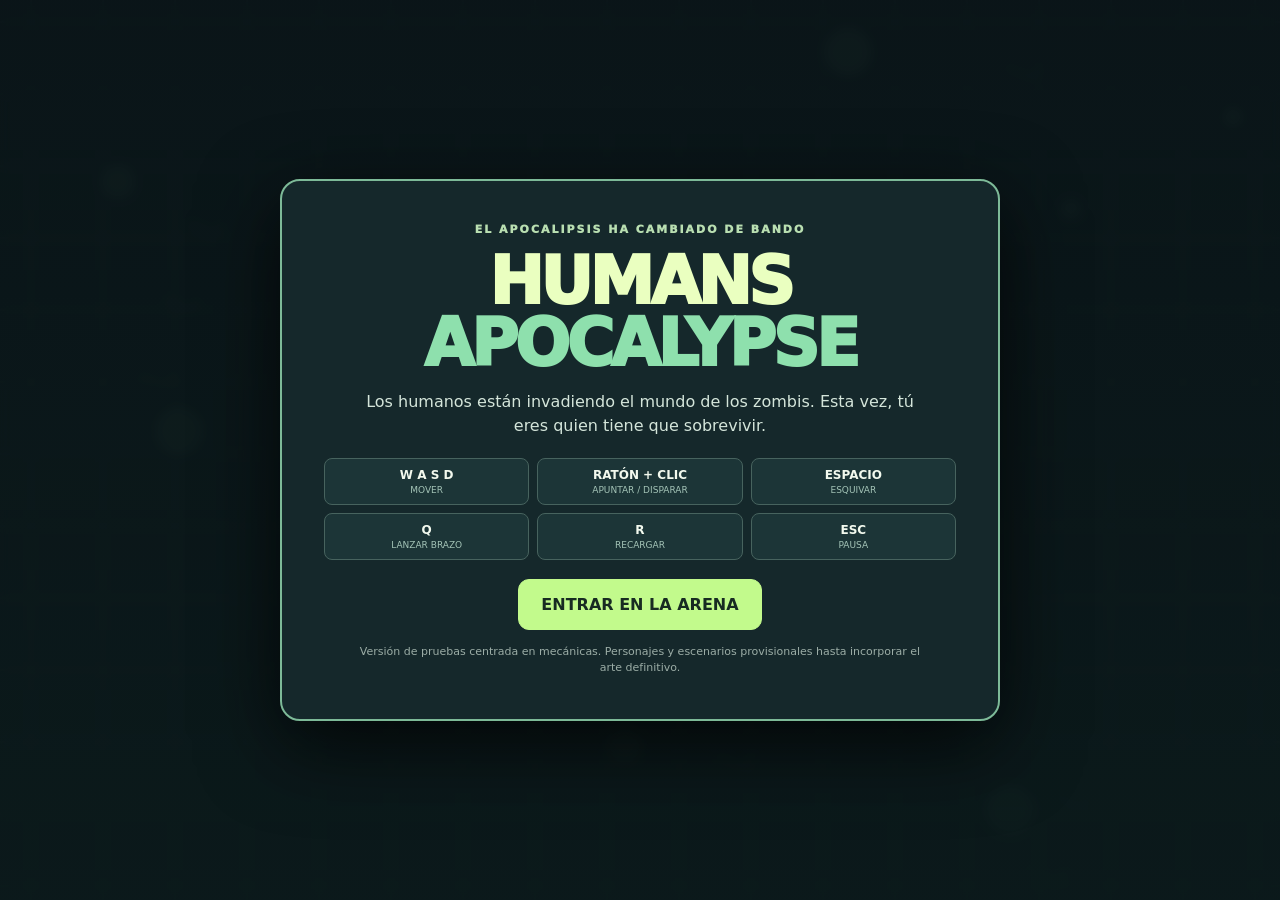
==== commit 354750bc: "feat: Combat Lab 0.3 mechanics-first rebuild (manual fire, dodge, mutations, AI)" ====
--- a/index.html
+++ b/index.html
@@ -1,72 +1,34 @@
 <!doctype html>
-<html lang="es"><head><meta charset="utf-8"><meta name="viewport" content="width=device-width,initial-scale=1"><title>Humans Apocalypse — Arena Prototype</title>
-<style>
-:root{color-scheme:dark;font-family:system-ui,-apple-system,Segoe UI,sans-serif}*{box-sizing:border-box}body{margin:0;background:#0d1319;color:#eff8e9;overflow:hidden}
-canvas{display:block;width:100vw;height:100vh;cursor:crosshair;background:#151f27}
-#hud{position:fixed;top:15px;left:20px;right:20px;display:flex;gap:22px;align-items:center;pointer-events:none;font-weight:800;text-shadow:0 2px 4px #000}
-#hud>div{background:#091117bb;padding:8px 13px;border:1px solid #52736a;border-radius:10px}
-#life{color:#9ae980}#timer{margin-left:auto}
-#panel{position:fixed;inset:0;display:grid;place-items:center;background:#071015b8;backdrop-filter:blur(5px)}
-#panel.hidden{display:none}#modal{width:min(760px,94vw);max-height:90vh;overflow:auto;background:#132029;border:2px solid #638b77;border-radius:18px;padding:clamp(20px,5vw,44px);box-shadow:0 22px 95px #000a;text-align:center}
-h1{font-size:clamp(2rem,6vw,4.1rem);line-height:1;margin:0 0 10px;color:#b9f475;letter-spacing:-.04em}h2{font-size:2rem;margin:5px 0 16px}.sub{color:#c6d6c8;line-height:1.5}button{font:inherit;font-weight:800;background:#b9f475;color:#14251a;border:0;border-radius:9px;padding:13px 24px;cursor:pointer;margin:7px}button:hover,button:focus-visible{background:#fff;outline:2px solid #b9f475}#choices{display:flex;flex-wrap:wrap;justify-content:center;gap:8px}#choices button{background:#203c3c;color:#f0fff2;border:1px solid #8fae95;max-width:220px;min-height:120px;flex:1 1 175px;text-align:left}#choices button:hover{background:#356054}small{display:block;font-weight:400;line-height:1.4;margin-top:9px;color:#d3dfdb}
-footer{position:fixed;bottom:12px;left:0;right:0;text-align:center;font-size:12px;color:#b8c8c6;pointer-events:none}
-@media(max-width:650px){#hud{font-size:12px;gap:5px;left:6px;right:6px}#hud>div{padding:6px}#timer{display:none}footer{display:none}}
-</style></head><body>
-<canvas id="game" aria-label="Arena de Humans Apocalypse"></canvas>
-<div id="hud"><div id="life">VIDA 100/100</div><div id="wave">OLEADA 1 / 5</div><div id="kills">BAJAS 0</div><div id="timer">WASD · RATÓN · ESPACIO</div></div>
-<section id="panel"><div id="modal"><h1>HUMANS APOCALYPSE</h1><p class="sub">La humanidad ha invadido el apacible mundo de los zombis. Sobrevive a la invasión de los vivos.</p><p class="sub"><b>WASD</b> moverte · <b>Ratón</b> apuntar · Disparo automático · <b>Espacio</b> esquivar</p><button id="start">EMPEZAR PARTIDA</button><p class="sub">Prototipo de combate 0.2 · Gráficos provisionales</p></div></section>
-<footer>HUMANS APOCALYPSE · prototipo de diseño y combate · 2026</footer>
-<script>
-(()=>{'use strict';
-const canvas=document.getElementById('game'),ctx=canvas.getContext('2d'),panel=document.getElementById('panel'),modal=document.getElementById('modal');
-const hud={life:document.getElementById('life'),wave:document.getElementById('wave'),kills:document.getElementById('kills')};
-let W=innerWidth,H=innerHeight,dpr=1,last=0,state='menu',wave=1,remaining=0,spawnClock=0,elapsed=0,kills=0,shake=0;
-let player,enemies=[],bullets=[],drops=[],particles=[];
-const keys=new Set(),mouse={x:innerWidth/2,y:innerHeight/2};
-const upgrades=[
-{name:'Músculos podridos',description:'+25% de daño de proyectiles',apply:p=>p.damage*=1.25},
-{name:'Pies ligeros',description:'+16% de velocidad',apply:p=>p.speed*=1.16},
-{name:'Mandíbula de hierro',description:'+25 puntos de vida máxima y curación',apply:p=>{p.maxHp+=25;p.hp=Math.min(p.maxHp,p.hp+25)}},
-{name:'Dedos nerviosos',description:'+20% de cadencia',apply:p=>p.rate*=1.2},
-{name:'Bilis explosiva',description:'Proyectiles más grandes y penetrantes',apply:p=>{p.size+=2;p.pierce++}},
-{name:'Mutación regenerativa',description:'Regeneras lentamente vida',apply:p=>p.regen+=1.5},
-{name:'Piernas de ultratumba',description:'Recarga de esquiva más rápida',apply:p=>p.dashMax*=.78},
-{name:'Doble dentellada',description:'Un proyectil extra por disparo',apply:p=>p.shots++},
-{name:'Mal aliento',description:'+30% de velocidad de disparos',apply:p=>p.bulletSpeed*=1.3}
-];
-function resize(){dpr=Math.min(2,devicePixelRatio||1);W=innerWidth;H=innerHeight;canvas.width=Math.round(W*dpr);canvas.height=Math.round(H*dpr);ctx.setTransform(dpr,0,0,dpr,0,0)}
-addEventListener('resize',resize);resize();
-addEventListener('keydown',e=>{keys.add(e.key.toLowerCase());if([' ','arrowup','arrowdown','arrowleft','arrowright'].includes(e.key.toLowerCase()))e.preventDefault();if(e.key==='Escape'&&state==='playing'){state='paused';show('PAUSA','La invasión puede esperar.',[{label:'CONTINUAR',onClick:()=>{state='playing';panel.classList.add('hidden')}}])}else if(e.key==='Escape'&&state==='paused'){state='playing';panel.classList.add('hidden')}});
-addEventListener('keyup',e=>keys.delete(e.key.toLowerCase()));
-addEventListener('mousemove',e=>{mouse.x=e.clientX;mouse.y=e.clientY});
-document.getElementById('start').onclick=start;
-function rand(a,b){return a+Math.random()*(b-a)}function clamp(v,a,b){return Math.max(a,Math.min(b,v))}
-function start(){wave=1;kills=0;elapsed=0;enemies=[];bullets=[];drops=[];particles=[];player={x:W/2,y:H/2,r:17,hp:100,maxHp:100,speed:220,damage:22,rate:2.9,cd:0,size:5,pierce:0,shots:1,regen:0,bulletSpeed:640,dash:0,dashMax:2,invuln:0,dx:0,dy:0};beginWave()}
-function beginWave(){state='playing';panel.classList.add('hidden');remaining=7+wave*5;spawnClock=.25;enemies=[];bullets=[];drops=[]}
-function show(title,desc,buttons){modal.replaceChildren();const h=document.createElement('h2');h.textContent=title;const p=document.createElement('p');p.className='sub';p.textContent=desc;const group=document.createElement('div');group.id='choices';for(const item of buttons){const b=document.createElement('button');b.textContent=item.label;if(item.desc){const sm=document.createElement('small');sm.textContent=item.desc;b.appendChild(sm)}b.onclick=item.onClick;group.appendChild(b)}modal.append(h,p,group);panel.classList.remove('hidden')}
-function endWave(){state='upgrade';if(wave>=5){state='victory';show('¡HAS SOBREVIVIDO!','Has defendido tu barrio de los humanos. Bajas: '+kills+'. Esta es una demo de cinco oleadas.',[{label:'VOLVER A JUGAR',onClick:start}]);return}let options=[...upgrades].sort(()=>Math.random()-.5).slice(0,3);show('OLEADA '+wave+' SUPERADA','Elige una mutación para seguir sobreviviendo.',options.map(o=>({label:o.name,desc:o.description,onClick:()=>{o.apply(player);player.hp=Math.min(player.maxHp,player.hp+12);wave++;beginWave()}})))}
-function spawn(){const side=Math.floor(rand(0,4)),x=side===0?-30:side===1?W+30:rand(0,W),y=side===2?-30:side===3?H+30:rand(0,H);const roll=Math.random();const type=roll<.25?'runner':roll<.45?'tank':'office';const stats=type==='runner'?{speed:125,hp:26,r:12,damage:12}:type==='tank'?{speed:55,hp:110,r:23,damage:18}:{speed:75,hp:50,r:17,damage:10};enemies.push({x,y,type,...stats,maxHp:stats.hp,hit:0,att:0})}
-function burst(x,y,color,n=8){for(let i=0;i<n;i++)particles.push({x,y,vx:rand(-130,130),vy:rand(-130,130),life:rand(.15,.48),color})}
-function shot(){const angle=Math.atan2(mouse.y-player.y,mouse.x-player.x);for(let i=0;i<player.shots;i++){const spread=(i-(player.shots-1)/2)*.16,a=angle+spread;bullets.push({x:player.x+Math.cos(a)*19,y:player.y+Math.sin(a)*19,vx:Math.cos(a)*player.bulletSpeed,vy:Math.sin(a)*player.bulletSpeed,r:player.size,pierce:player.pierce,hit:new Set(),life:1.5})}burst(player.x+Math.cos(angle)*22,player.y+Math.sin(angle)*22,'#c8ff74',3)}
-function update(dt){if(state!=='playing')return;elapsed+=dt;player.cd-=dt;player.invuln-=dt;player.dash=Math.max(0,player.dash-dt);player.hp=Math.min(player.maxHp,player.hp+player.regen*dt);
-let vx=(keys.has('d')||keys.has('arrowright')?1:0)-(keys.has('a')||keys.has('arrowleft')?1:0);let vy=(keys.has('s')||keys.has('arrowdown')?1:0)-(keys.has('w')||keys.has('arrowup')?1:0);const len=Math.hypot(vx,vy)||1;vx/=len;vy/=len;
-if((keys.has(' ')||keys.has('shift'))&&player.dash<=0&&(vx||vy)){player.dx=vx;player.dy=vy;player.dash=player.dashMax;player.invuln=.24;player.boost=.16}
-const boost=player.boost>0?3.3:1;player.boost=Math.max(0,(player.boost||0)-dt);player.x=clamp(player.x+vx*player.speed*boost*dt,20,W-20);player.y=clamp(player.y+vy*player.speed*boost*dt,20,H-20);
-if(player.cd<=0){shot();player.cd=1/player.rate}
-spawnClock-=dt;if(remaining>0&&spawnClock<=0){spawn();remaining--;spawnClock=Math.max(.24,.88-wave*.11)}
-for(const e of enemies){e.hit=Math.max(0,e.hit-dt);e.att-=dt;let dx=player.x-e.x,dy=player.y-e.y,dist=Math.hypot(dx,dy)||1;e.x+=dx/dist*e.speed*dt;e.y+=dy/dist*e.speed*dt;if(dist<player.r+e.r&&e.att<=0&&player.invuln<=0){player.hp-=e.damage;e.att=.9;player.invuln=.52;shake=10;burst(player.x,player.y,'#ff7780',12);if(player.hp<=0){state='dead';show('TE HAN EXTERMINADO','Los humanos han conquistado tu barrio. Oleada '+wave+' · Bajas '+kills,[{label:'REINTENTAR',onClick:start}]);break}}}
-for(const b of bullets){b.x+=b.vx*dt;b.y+=b.vy*dt;b.life-=dt;for(const e of enemies){if(e.hp<=0||b.hit.has(e))continue;const d=Math.hypot(b.x-e.x,b.y-e.y);if(d<e.r+b.r){b.hit.add(e);e.hp-=player.damage;e.hit=.12;burst(b.x,b.y,'#c9fa73',4);if(e.hp<=0){kills++;burst(e.x,e.y,'#85d97a',15);if(Math.random()<.13)drops.push({x:e.x,y:e.y,r:9});}if(b.pierce--<=0){b.life=0;break}}}}
-enemies=enemies.filter(e=>e.hp>0);bullets=bullets.filter(b=>b.life>0&&b.x>-60&&b.x<W+60&&b.y>-60&&b.y<H+60);
-for(let i=drops.length-1;i>=0;i--){const d=drops[i];if(Math.hypot(d.x-player.x,d.y-player.y)<player.r+d.r){player.hp=Math.min(player.maxHp,player.hp+19);burst(d.x,d.y,'#f4f78a',8);drops.splice(i,1)}}
-for(const p of particles){p.x+=p.vx*dt;p.y+=p.vy*dt;p.life-=dt}particles=particles.filter(p=>p.life>0);shake=Math.max(0,shake-dt*35);
-hud.life.textContent='VIDA '+Math.ceil(Math.max(0,player.hp))+'/'+player.maxHp;hud.wave.textContent='OLEADA '+wave+' / 5';hud.kills.textContent='BAJAS '+kills;if(state==='playing'&&remaining===0&&enemies.length===0)endWave()}
-function draw(){ctx.save();ctx.clearRect(0,0,W,H);ctx.fillStyle='#1c2930';ctx.fillRect(0,0,W,H);ctx.strokeStyle='#2b3c41';ctx.lineWidth=1;const off=40;for(let x=0;x<W;x+=off){ctx.beginPath();ctx.moveTo(x,0);ctx.lineTo(x,H);ctx.stroke()}for(let y=0;y<H;y+=off){ctx.beginPath();ctx.moveTo(0,y);ctx.lineTo(W,y);ctx.stroke()}
-if(shake>0)ctx.translate(rand(-shake,shake),rand(-shake,shake));
-for(const d of drops){ctx.fillStyle='#f8dc80';ctx.fillRect(d.x-10,d.y-10,20,20);ctx.fillStyle='#7c2238';ctx.fillRect(d.x-3,d.y-8,6,16);ctx.fillRect(d.x-8,d.y-3,16,6)}
-for(const b of bullets){ctx.beginPath();ctx.fillStyle='#d8fa79';ctx.arc(b.x,b.y,b.r,0,Math.PI*2);ctx.fill()}
-for(const e of enemies){ctx.fillStyle='#0006';ctx.beginPath();ctx.ellipse(e.x,e.y+e.r*.8,e.r*.9,e.r*.35,0,0,Math.PI*2);ctx.fill();ctx.fillStyle=e.hit>0?'#fff':e.type==='runner'?'#f1a862':e.type==='tank'?'#956b91':'#638faf';ctx.beginPath();ctx.arc(e.x,e.y,e.r,0,Math.PI*2);ctx.fill();ctx.fillStyle='#e9c6a4';ctx.beginPath();ctx.arc(e.x,e.y-e.r*.23,e.r*.62,0,Math.PI*2);ctx.fill();ctx.fillStyle='#18222a';ctx.fillRect(e.x-e.r*.32,e.y-e.r*.45,3,3);ctx.fillRect(e.x+e.r*.2,e.y-e.r*.45,3,3);ctx.fillStyle='#1119';ctx.fillRect(e.x-e.r,e.y-e.r-10,e.r*2,4);ctx.fillStyle='#fa8181';ctx.fillRect(e.x-e.r,e.y-e.r-10,e.r*2*Math.max(0,e.hp/e.maxHp),4)}
-if(player){const a=Math.atan2(mouse.y-player.y,mouse.x-player.x);ctx.fillStyle='#0007';ctx.beginPath();ctx.ellipse(player.x,player.y+15,17,7,0,0,Math.PI*2);ctx.fill();ctx.fillStyle=player.invuln>0?'#c6e6a7':'#79bd78';ctx.beginPath();ctx.arc(player.x,player.y,player.r,0,Math.PI*2);ctx.fill();ctx.fillStyle='#345d3d';ctx.beginPath();ctx.arc(player.x,player.y-7,14,Math.PI,0);ctx.fill();ctx.fillStyle='#fff';ctx.beginPath();ctx.arc(player.x-6,player.y-1,4,0,7);ctx.arc(player.x+6,player.y-1,4,0,7);ctx.fill();ctx.fillStyle='#192b26';ctx.fillRect(player.x-6,player.y-2,2,4);ctx.fillRect(player.x+6,player.y-2,2,4);ctx.save();ctx.translate(player.x,player.y);ctx.rotate(a);ctx.fillStyle='#5c6c72';ctx.fillRect(9,-5,24,10);ctx.fillStyle='#242f39';ctx.fillRect(17,-7,11,4);ctx.restore()}
-for(const p of particles){ctx.globalAlpha=Math.min(1,p.life*3);ctx.fillStyle=p.color;ctx.fillRect(p.x-3,p.y-3,6,6)}ctx.globalAlpha=1;ctx.restore()}
-function loop(t){const dt=Math.min((t-last)/1000||0,.033);last=t;update(dt);draw();requestAnimationFrame(loop)}requestAnimationFrame(loop);
-})();
-</script></body></html>+<html lang="es">
+<head>
+  <meta charset="utf-8">
+  <meta name="viewport" content="width=device-width,initial-scale=1">
+  <meta name="theme-color" content="#111b1c">
+  <title>Humans Apocalypse — Combat Lab 0.3</title>
+  <link rel="stylesheet" href="src/style.css">
+</head>
+<body>
+  <canvas id="game" aria-label="Arena de Humans Apocalypse"></canvas>
+  <div id="hud" class="hidden">
+    <div class="hudleft">
+      <div class="tag">HUMANS APOCALYPSE <span class="build">COMBAT LAB 0.3</span></div>
+      <div class="bar" aria-label="Vida"><div id="hpfill"></div><span id="hptext">100 / 100</span></div>
+      <div class="smallbars"><div class="bar stamina"><div id="dashfill"></div><span id="dashtext">ESQUIVA LISTA</span></div><div class="bar stamina arm"><div id="armfill"></div><span id="armtext">BRAZO LISTO [Q]</span></div></div>
+    </div>
+    <div class="hudcenter"><strong id="wave">OLEADA 1 / 5</strong><span id="waveclock">00:25</span><span id="threat">SUPERVIVE</span></div>
+    <div class="hudright"><div id="ammo">10 / 10</div><div class="detail">CLIC DISPARAR · R RECARGAR</div><div id="stats">0 HUMANOS · 0 ADN</div></div>
+  </div>
+  <div id="toast" aria-live="polite"></div>
+  <div id="overlay">
+    <div id="panel" role="dialog" aria-modal="true">
+      <div class="eyebrow">EL APOCALIPSIS HA CAMBIADO DE BANDO</div>
+      <h1>HUMANS <span>APOCALYPSE</span></h1>
+      <p>Los humanos están invadiendo el mundo de los zombis. Esta vez, tú eres quien tiene que sobrevivir.</p>
+      <div class="controlgrid"><div><b>W A S D</b><small>MOVER</small></div><div><b>RATÓN + CLIC</b><small>APUNTAR / DISPARAR</small></div><div><b>ESPACIO</b><small>ESQUIVAR</small></div><div><b>Q</b><small>LANZAR BRAZO</small></div><div><b>R</b><small>RECARGAR</small></div><div><b>ESC</b><small>PAUSA</small></div></div>
+      <div id="actions"><button id="start" class="primary">ENTRAR EN LA ARENA</button></div>
+      <p class="disclaimer">Versión de pruebas centrada en mecánicas. Personajes y escenarios provisionales hasta incorporar el arte definitivo.</p>
+    </div>
+  </div>
+  <script type="module" src="src/game.js"></script>
+</body>
+</html>
--- a/src/style.css
+++ b/src/style.css
@@ -0,0 +1,5 @@
+:root{font-family:system-ui,-apple-system,Segoe UI,Roboto,sans-serif;color:#f2f9ee;background:#101a1d;color-scheme:dark}*{box-sizing:border-box}body{margin:0;overflow:hidden;user-select:none}canvas{display:block;width:100vw;height:100vh;cursor:crosshair;background:#1b282b}button{font:inherit;cursor:pointer;border:0}button:focus-visible{outline:3px solid #e4fda3;outline-offset:3px}.hidden{display:none!important}
+#hud{position:fixed;left:20px;right:20px;top:18px;z-index:2;display:flex;gap:20px;justify-content:space-between;align-items:flex-start;pointer-events:none;text-shadow:0 2px 4px #0009}.hudleft{width:min(30vw,300px)}.hudright{text-align:right;min-width:200px}.hudcenter{text-align:center;padding:9px 20px;border-radius:12px;border:1px solid #91a1a369;background:#0b141aab;display:flex;align-items:center;gap:8px;flex-direction:column}.hudcenter strong{font-size:16px}.hudcenter span{font-weight:900;letter-spacing:.1em}#waveclock{font-size:24px;color:#e0ffa6;font-variant-numeric:tabular-nums}#threat{font-size:11px;letter-spacing:.2em;color:#a8c2b6}.tag{color:#deefc4;font-size:12px;font-weight:900;margin:0 0 8px;letter-spacing:.04em}.build{color:#9fb4ae;margin-left:4px;font-size:10px}.bar{height:24px;width:100%;background:#152321dd;border:2px solid #5d7969;border-radius:6px;position:relative;overflow:hidden}.bar>div{background:linear-gradient(90deg,#7fca86,#bdff86);height:100%;width:100%;transition:width .12s linear}.bar span{position:absolute;inset:0;display:grid;place-items:center;font-weight:900;font-size:11px;text-shadow:0 2px 4px #071411}.smallbars{display:flex;gap:7px;margin-top:6px}.smallbars .bar{height:17px}.bar.stamina>div{background:#68c5d8}.bar.arm>div{background:#e2a67a}.smallbars span{font-size:9px}#ammo{font-weight:1000;font-size:34px;line-height:1;color:#f7f9d9}#ammo.low{color:#ff8d80}.detail,#stats{font-size:11px;font-weight:900;letter-spacing:.05em;margin-top:5px;color:#cae1d9}
+#toast{position:fixed;z-index:3;top:28%;left:50%;transform:translateX(-50%);pointer-events:none;font-size:19px;text-align:center;font-weight:1000;letter-spacing:.1em;text-shadow:0 3px 3px #0009;opacity:0;transition:opacity .2s}#toast.on{opacity:1}
+#overlay{position:fixed;inset:0;z-index:4;display:grid;place-items:center;background:linear-gradient(#061013d9,#091718e8);backdrop-filter:blur(5px);padding:12px;overflow:auto}#panel{width:min(720px,95vw);max-height:94vh;overflow:auto;border-radius:20px;border:2px solid #7dba98;background:#15282b;padding:clamp(20px,4vw,42px);text-align:center;box-shadow:0 24px 80px #000b}.eyebrow{font-weight:1000;letter-spacing:.18em;font-size:11px;color:#b9dfb1}h1{font-size:clamp(30px,6vw,65px);font-weight:1000;line-height:.95;letter-spacing:-.055em;margin:15px 0;color:#eaffc0}h1 span{display:block;color:#8ee0ad}#panel p{max-width:580px;margin:14px auto 20px;line-height:1.5;color:#d4e5da}#panel p.disclaimer{font-size:11px;margin-bottom:0;opacity:.7}.controlgrid{display:grid;grid-template-columns:repeat(3,1fr);gap:8px;margin:19px auto}.controlgrid>div{border:1px solid #47635e;background:#1c3537;border-radius:8px;padding:9px 4px}.controlgrid b{display:block;font-size:12px}.controlgrid small{display:block;color:#a4c4b7;font-size:9px;margin-top:3px}#actions{display:flex;gap:10px;flex-wrap:wrap;justify-content:center}#actions button{border:1px solid #7eaa94;border-radius:11px;padding:15px 22px;background:#274b45;color:#f2ffe6;font-weight:900;transition:background .1s,transform .1s;min-width:170px}#actions button:hover{background:#3c6a54;transform:translateY(-2px)}#actions button.primary{background:#c2fa8c;border-color:#c2fa8c;color:#182b22}#actions button.primary:hover{background:#e4ffb5}.upgrade{flex:1 1 170px;max-width:220px;text-align:left!important}.upgrade b{display:block;color:#d7ffa6}.upgrade small{display:block;color:#bbd3c7;margin-top:8px;font-weight:500;line-height:1.4}.hint{margin-top:12px;font-size:12px;color:#97bdb2}
+@media(max-width:670px){#hud{left:7px;right:7px;top:8px;gap:6px}.hudleft{width:35vw}.hudright{min-width:0}.hudcenter{padding:8px 5px}.hudcenter strong{font-size:10px}.hudcenter span{font-size:14px}#waveclock{font-size:20px!important}.tag{font-size:9px}.build,.detail{display:none}#ammo{font-size:22px}#stats{font-size:9px}.controlgrid{grid-template-columns:repeat(2,1fr)}}
